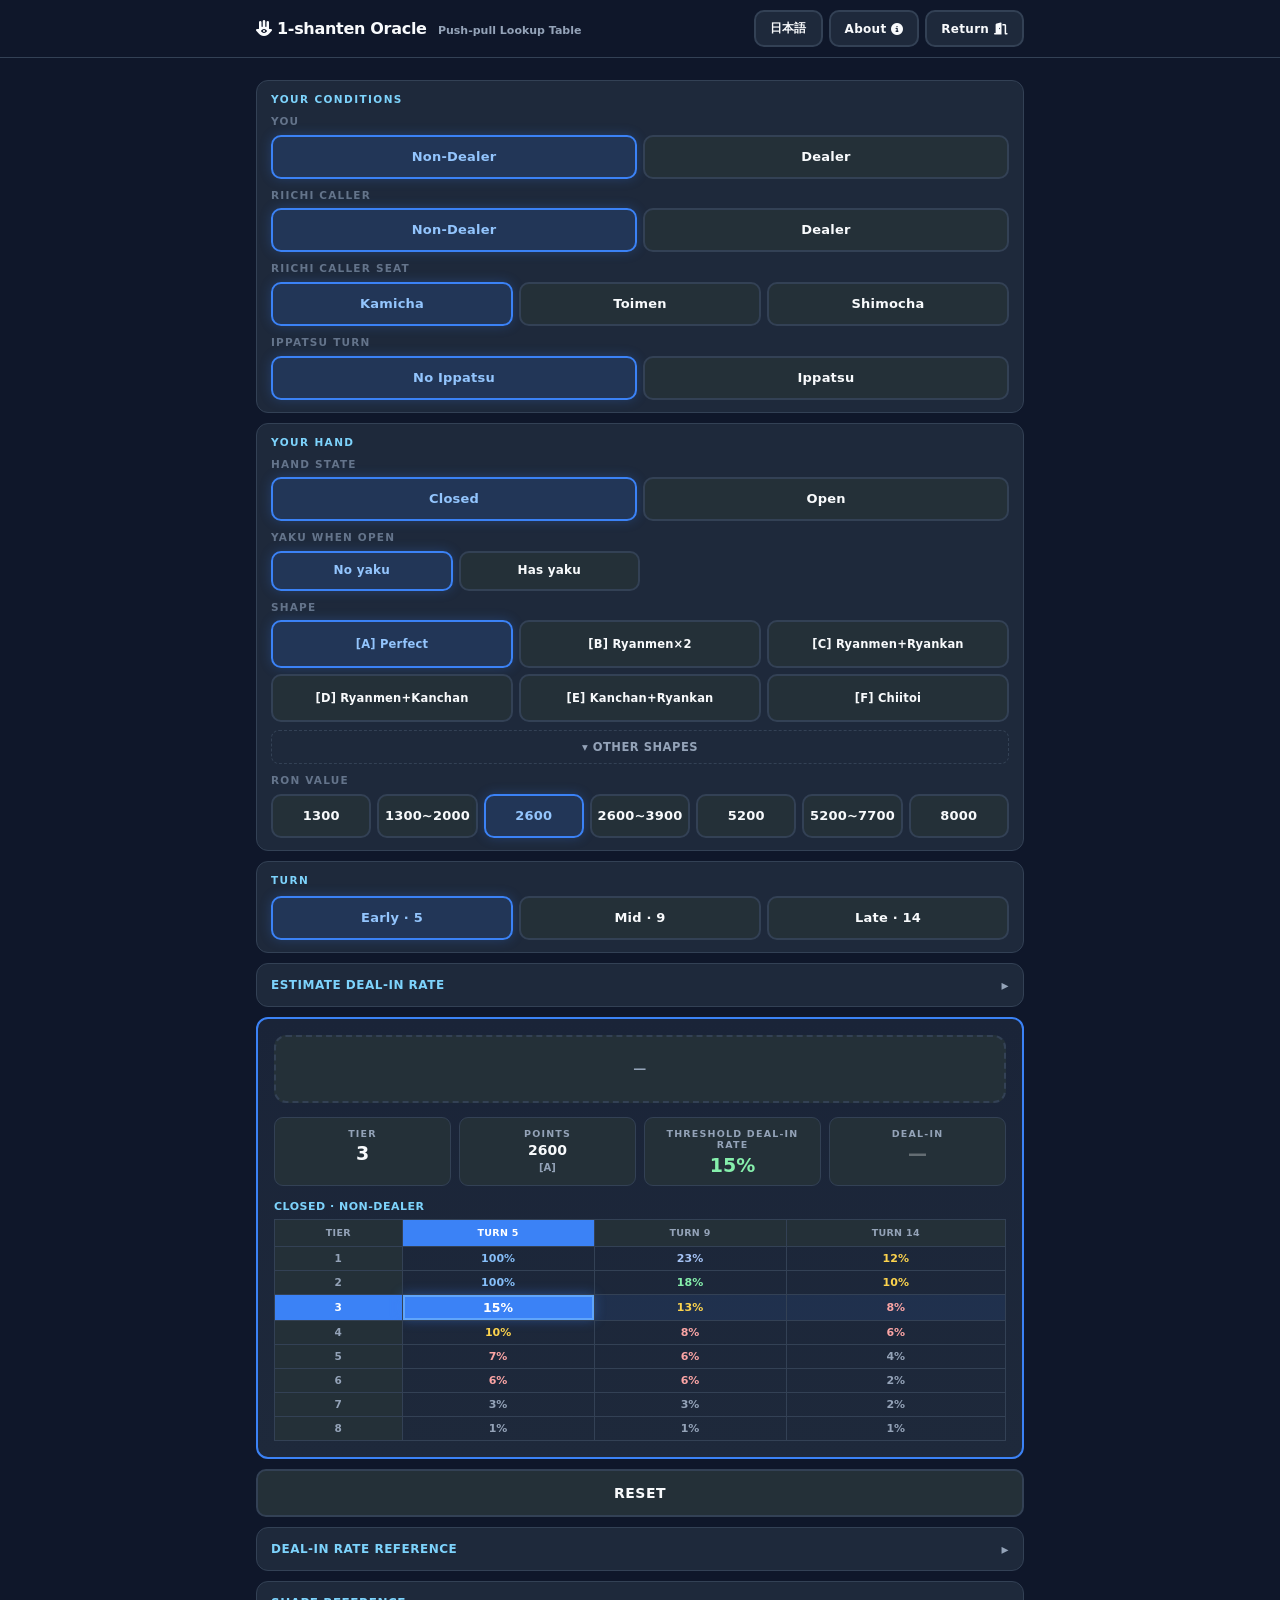
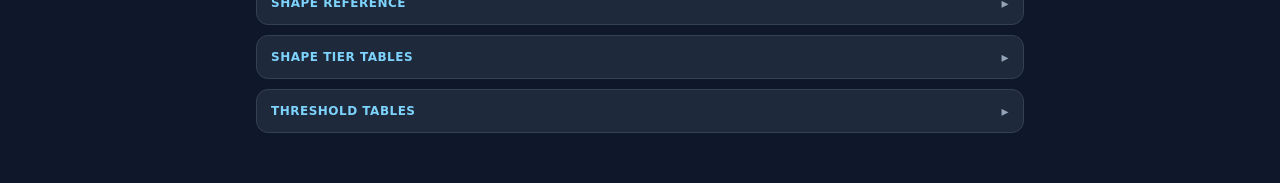
==== oracle.html @ 90e9af32 "Added ippatsu" ====
<!DOCTYPE html>
<html lang="en">

<head>
  <meta charset="UTF-8">
  <meta name="viewport" content="width=device-width, initial-scale=1.0, maximum-scale=1.0, user-scalable=no">
  <meta name="theme-color" content="#0f172a">
  <link rel="icon" type="image/x-icon" href="favicon.ico">
  <link rel="stylesheet" href="https://cdnjs.cloudflare.com/ajax/libs/font-awesome/6.7.2/css/all.min.css">
  <title>1-shanten Oracle</title>
  <style>
    :root {
      --bg: #0f172a;
      --panel: #1e293b;
      --panel2: #243038;
      --border: #334155;
      --text: #f8fafc;
      --muted: #94a3b8;
      --green: #22c55e;
      --red: #ef4444;
      --blue: #3b82f6;
      --amber: #f59e0b;
    }

    * {
      box-sizing: border-box;
      -webkit-tap-highlight-color: transparent;
    }

    html,
    body {
      margin: 0;
      padding: 0;
      background: var(--bg);
      color: var(--text);
      font-family: system-ui, -apple-system, 'Segoe UI', Roboto, Helvetica, Arial, sans-serif;
      -webkit-font-smoothing: antialiased;
      font-size: 14px;
    }

    body {
      overflow-x: hidden;
    }

    button {
      font-family: inherit;
      color: inherit;
    }

    .topbar {
      position: fixed;
      top: 0;
      left: 0;
      right: 0;
      background: var(--bg);
      z-index: 100;
      border-bottom: 1px solid var(--border);
      transition: transform .25s ease;
    }

    .topbar.hidden {
      transform: translateY(-100%);
    }

    .topbar-inner {
      max-width: 640px;
      margin: 0 auto;
      padding: 8px 12px;
      display: flex;
      align-items: center;
      justify-content: space-between;
      gap: 8px;
    }

    .app-title {
      font-size: 14px;
      font-weight: 800;
      letter-spacing: -.3px;
      flex: 1;
      min-width: 0;
      overflow: hidden;
      text-overflow: ellipsis;
      white-space: nowrap;
    }

    .app-sub-title {
      font-weight: 600;
      color: var(--muted);
      font-size: 11px;
      margin-left: 6px;
      letter-spacing: 0;
    }

    .topbar-actions {
      display: flex;
      gap: 6px;
      flex-shrink: 0;
    }

    .lang-btn {
      padding: 8px 14px;
      font-size: 12px;
      font-weight: 800;
      background: var(--panel);
      border: 2px solid var(--border);
      border-radius: 10px;
      cursor: pointer;
      transition: all .14s;
      letter-spacing: .3px;
    }

    .lang-btn:hover {
      border-color: #64748b;
      background: var(--panel2);
      transform: translateY(-1px);
    }

    .app {
      max-width: 640px;
      margin: 0 auto;
      padding: 70px 10px 40px;
    }

    .section {
      background: var(--panel);
      border: 1px solid var(--border);
      border-radius: 12px;
      padding: 12px 14px;
      margin-bottom: 10px;
    }

    .section-title {
      font-size: 10.5px;
      font-weight: 800;
      text-transform: uppercase;
      letter-spacing: 1.4px;
      color: #7dd3fc;
      margin-bottom: 10px;
    }

    .btn-row {
      display: flex;
      flex-wrap: wrap;
      gap: 6px;
    }

    .btn {
      flex: 1 1 0;
      min-width: 0;
      padding: 11px 8px;
      min-height: 44px;
      background: var(--panel2);
      border: 2px solid var(--border);
      border-radius: 10px;
      font-size: 12.5px;
      font-weight: 800;
      letter-spacing: .2px;
      cursor: pointer;
      transition: .12s;
      display: flex;
      align-items: center;
      justify-content: center;
      text-align: center;
      line-height: 1.2;
      white-space: nowrap;
      overflow: hidden;
    }

    .btn:hover {
      border-color: #64748b;
      background: #2f3f52;
    }

    .btn.selected {
      border-color: var(--blue);
      background: rgba(59, 130, 246, .15);
      color: #93c5fd;
      box-shadow: 0 0 12px rgba(59, 130, 246, .25);
    }

    .btn:disabled {
      opacity: .35;
      cursor: not-allowed;
    }

    .btn.selected:disabled {
      opacity: .75;
      cursor: default;
    }

    #catRow {
      display: grid;
      grid-template-columns: 1fr 1fr;
      gap: 6px;
    }

    #catRow .btn {
      font-size: 11.5px;
      padding: 10px 6px;
    }

    #shapeRow {
      display: grid;
      grid-template-columns: 1fr 1fr;
      gap: 6px;
    }

    #shapeRow .btn {
      font-size: 11.5px;
      padding: 10px 6px;
      min-height: 48px;
    }

    #otherShapesRow {
      display: grid;
      grid-template-columns: 1fr 1fr;
      gap: 6px;
      margin-top: 6px;
    }

    #otherShapesRow .btn {
      font-size: 11px;
      padding: 9px 6px;
      min-height: 44px;
    }

    #otherShapesRow.hidden {
      display: none;
    }

    #otherToggle {
      margin-top: 8px;
      width: 100%;
      padding: 9px 12px;
      background: transparent;
      border: 1px dashed var(--border);
      border-radius: 8px;
      color: var(--muted);
      font-size: 11.5px;
      font-weight: 800;
      letter-spacing: .5px;
      cursor: pointer;
      text-transform: uppercase;
      transition: .12s;
    }

    #otherToggle:hover {
      color: #93c5fd;
      border-color: var(--blue);
    }

    .subtle {
      font-size: 11.5px;
      color: var(--muted);
      margin-top: 8px;
      line-height: 1.4;
      min-height: 16px;
    }

    .suji-control {
      display: flex;
      gap: 8px;
      align-items: center;
      justify-content: center;
      margin-bottom: 10px;
    }

    .suji-big-btn {
      width: 76px;
      height: 76px;
      font-size: 34px;
      font-weight: 900;
      line-height: 1;
      background: var(--panel2);
      border: 2px solid var(--border);
      border-radius: 14px;
      cursor: pointer;
      transition: .1s;
      display: flex;
      align-items: center;
      justify-content: center;
      user-select: none;
      -webkit-user-select: none;
    }

    .suji-big-btn:hover {
      border-color: #64748b;
      background: #2f3f52;
    }

    .suji-big-btn:active {
      background: rgba(59, 130, 246, .25);
      border-color: var(--blue);
      transform: scale(.96);
    }

    .suji-big-btn:disabled {
      opacity: .3;
      cursor: not-allowed;
      transform: none;
    }

    .suji-display {
      flex: 1;
      text-align: center;
      font-size: 60px;
      font-weight: 900;
      line-height: 1;
      font-variant-numeric: tabular-nums;
      user-select: none;
      -webkit-user-select: none;
    }

    .suji-grid {
      display: grid;
      grid-template-columns: repeat(7, 1fr);
      gap: 4px;
    }

    .suji-btn {
      padding: 9px 0;
      min-height: 38px;
      background: var(--panel2);
      border: 2px solid var(--border);
      border-radius: 7px;
      color: var(--text);
      font-size: 13.5px;
      font-weight: 800;
      font-variant-numeric: tabular-nums;
      cursor: pointer;
      transition: .1s;
    }

    .suji-btn:hover {
      border-color: #64748b;
    }

    .suji-btn.selected {
      border-color: var(--blue);
      background: rgba(59, 130, 246, .2);
      color: #93c5fd;
    }

    .cond-row {
      margin-bottom: 10px;
    }

    .cond-row:last-child {
      margin-bottom: 0;
    }

    .cond-label {
      font-size: 10.5px;
      font-weight: 800;
      text-transform: uppercase;
      letter-spacing: 1.2px;
      color: #64748b;
      margin-bottom: 6px;
      line-height: 1.3;
    }

    #yakuRow {
      width: 50%;
      transition: opacity .15s;
    }

    #yakuRow.disabled {
      opacity: .4;
    }

    #yakuRow .btn {
      font-size: 10.5px;
      padding: 9px 3px;
      min-height: 40px;
      white-space: normal;
      line-height: 1.15;
    }

    #scoreRow {
      display: grid;
      grid-template-columns: repeat(4, 1fr);
      gap: 6px;
    }

    #scoreRow .btn {
      font-size: 12px;
      padding: 10px 3px;
      min-height: 44px;
      font-variant-numeric: tabular-nums;
    }

    #scoreRow .btn.pinfu-disabled {
      opacity: .3;
    }

    .result-section {
      border: 2px solid var(--blue);
      background: linear-gradient(180deg, #1a2438 0%, #1e293b 100%);
      padding: 16px;
    }

    .verdict {
      text-align: center;
      padding: 16px 12px;
      margin-bottom: 14px;
      border-radius: 12px;
      font-size: 28px;
      font-weight: 900;
      letter-spacing: .5px;
      line-height: 1.2;
    }

    .verdict.push {
      background: rgba(34, 197, 94, .15);
      color: #86efac;
      border: 2px solid #16a34a;
      text-shadow: 0 0 20px rgba(34, 197, 94, .4);
    }

    .verdict.pull {
      background: rgba(239, 68, 68, .15);
      color: #fca5a5;
      border: 2px solid #dc2626;
      text-shadow: 0 0 20px rgba(239, 68, 68, .4);
    }

    .verdict.iron-push {
      background: rgba(34, 197, 94, .22);
      color: #4ade80;
      border: 2px solid #22c55e;
      text-shadow: 0 0 30px rgba(34, 197, 94, .65), 0 0 60px rgba(34, 197, 94, .3);
      box-shadow: 0 0 24px rgba(34, 197, 94, .25);
    }

    .verdict.iron-pull {
      background: rgba(239, 68, 68, .22);
      color: #f87171;
      border: 2px solid #ef4444;
      text-shadow: 0 0 30px rgba(239, 68, 68, .65), 0 0 60px rgba(239, 68, 68, .3);
      box-shadow: 0 0 24px rgba(239, 68, 68, .25);
    }

    .verdict.borderline {
      background: rgba(245, 158, 11, .15);
      color: #fcd34d;
      border: 2px solid #d97706;
      text-shadow: 0 0 20px rgba(245, 158, 11, .4);
    }

    .verdict.empty {
      background: var(--panel2);
      border: 2px dashed var(--border);
      color: var(--muted);
      font-size: 13px;
      font-weight: 700;
      padding: 24px 12px;
    }

    .verdict-sub {
      display: block;
      font-size: 12px;
      font-weight: 700;
      opacity: .8;
      letter-spacing: .5px;
      margin-top: 4px;
    }

    .verdict-mawashi {
      display: block;
      font-size: 10.5px;
      color: #94a3b8;
      margin-top: 6px;
      letter-spacing: .3px;
      font-weight: 600;
    }

    .stat-grid {
      display: grid;
      grid-template-columns: 1fr 1fr;
      gap: 8px;
      margin-bottom: 14px;
    }

    .stat {
      background: var(--panel2);
      border: 1px solid var(--border);
      border-radius: 9px;
      padding: 10px 8px;
      text-align: center;
    }

    .stat-label {
      font-size: 9.5px;
      letter-spacing: 1.2px;
      text-transform: uppercase;
      color: var(--muted);
      font-weight: 800;
      margin-bottom: 4px;
      line-height: 1.2;
    }

    .stat-value {
      font-size: 19px;
      font-weight: 900;
      line-height: 1.1;
      font-variant-numeric: tabular-nums;
    }

    .stat-value.empty {
      opacity: .3;
    }

    .stat-sub {
      font-size: 10px;
      color: var(--muted);
      font-weight: 700;
      margin-top: 3px;
    }

    .modifier-indicator {
      font-size: 11px;
      color: #fbbf24;
      font-weight: 700;
      padding: 6px 10px;
      margin-bottom: 10px;
      background: rgba(251, 191, 36, .1);
      border-radius: 6px;
      border: 1px solid rgba(251, 191, 36, .3);
      display: flex;
      align-items: center;
      gap: 6px;
    }

    .tier-table {
      width: 100%;
      border-collapse: collapse;
      font-size: 11px;
      margin-top: 6px;
    }

    .tier-table th {
      background: var(--panel2);
      color: var(--muted);
      font-weight: 800;
      padding: 7px 3px;
      border: 1px solid var(--border);
      cursor: pointer;
      font-size: 9.5px;
      letter-spacing: .3px;
      text-transform: uppercase;
      line-height: 1.2;
      transition: background .12s, color .12s;
    }

    .tier-table th:hover {
      background: #2f3f52;
      color: var(--text);
    }

    .tier-table th.current {
      background: var(--blue);
      color: #fff;
    }

    .tier-table th.tier-col {
      cursor: default;
      background: var(--panel2);
      color: var(--muted);
    }

    .tier-table th.tier-col:hover {
      background: var(--panel2);
      color: var(--muted);
    }

    .tier-table td {
      padding: 5px 3px;
      border: 1px solid var(--border);
      font-weight: 800;
      text-align: center;
      font-variant-numeric: tabular-nums;
      font-size: 11px;
      cursor: pointer;
      transition: background .1s;
    }

    .tier-table td.tier-col {
      cursor: default;
      background: var(--panel2);
      color: var(--muted);
      font-size: 10.5px;
      letter-spacing: .3px;
    }

    .tier-table td:hover:not(.tier-col):not(.highlight-cell) {
      background: rgba(59, 130, 246, .08);
    }

    .tier-table tr.current td.tier-col {
      background: var(--blue);
      color: #fff;
    }

    .tier-table tr.current td {
      background: rgba(59, 130, 246, .10);
    }

    .tier-table td.highlight-cell {
      color: #fff !important;
      font-weight: 900;
      font-size: 12.5px;
      box-shadow: inset 0 0 0 2px #60a5fa, 0 0 12px rgba(59, 130, 246, .4);
    }

    .result-explainer {
      font-size: 12px;
      line-height: 1.6;
      color: #cbd5e1;
      padding: 10px 12px;
      border-radius: 9px;
      background: rgba(15, 23, 42, .6);
      border: 1px solid var(--border);
      margin-top: 12px;
    }

    .result-explainer b {
      color: #f8fafc;
    }

    .btn-reset {
      display: block;
      width: 100%;
      padding: 14px 16px;
      margin: 0 0 10px;
      background: var(--panel2);
      border: 2px solid var(--border);
      border-radius: 10px;
      color: var(--text);
      font-size: 14px;
      font-weight: 800;
      cursor: pointer;
      transition: .12s;
      letter-spacing: .5px;
      text-transform: uppercase;
    }

    .btn-reset:hover {
      border-color: #64748b;
      background: #2f3f52;
    }

    .btn-reset:active {
      transform: scale(.98);
      background: rgba(59, 130, 246, .15);
      border-color: var(--blue);
    }

    .btn-next-tile {
      display: block;
      width: 100%;
      padding: 12px 16px;
      margin-bottom: 10px;
      background: rgba(34, 197, 94, .12);
      border: 2px solid #16a34a;
      border-radius: 10px;
      color: #86efac;
      font-size: 13px;
      font-weight: 800;
      cursor: pointer;
      transition: .12s;
      letter-spacing: .5px;
      text-transform: uppercase;
    }

    .btn-next-tile:hover {
      background: rgba(34, 197, 94, .2);
    }

    .btn-next-tile.hidden {
      display: none;
    }

    details {
      background: var(--panel);
      border: 1px solid var(--border);
      border-radius: 12px;
      margin-bottom: 10px;
      overflow: hidden;
    }

    details[open] {
      padding-bottom: 12px;
    }

    details.deal-in-details[open] {
      border-color: var(--blue);
    }

    summary {
      padding: 13px 14px;
      cursor: pointer;
      list-style: none;
      font-size: 12px;
      font-weight: 800;
      letter-spacing: .5px;
      text-transform: uppercase;
      color: #7dd3fc;
      display: flex;
      align-items: center;
      justify-content: space-between;
    }

    summary::after {
      content: '▸';
      font-size: 14px;
      color: var(--muted);
      transition: transform .2s;
    }

    details[open] summary::after {
      transform: rotate(90deg);
    }

    summary::-webkit-details-marker {
      display: none;
    }

    .ref-body {
      padding: 0 14px;
    }

    .shape-ref-item {
      padding: 10px 0;
      border-bottom: 1px solid var(--border);
    }

    .shape-ref-item:last-child {
      border-bottom: none;
      padding-bottom: 0;
    }

    .shape-ref-title {
      font-size: 13px;
      font-weight: 800;
      margin-bottom: 3px;
      color: #f8fafc;
    }

    .shape-ref-title .shape-id {
      display: inline-block;
      background: var(--blue);
      color: #fff;
      padding: 1px 7px;
      border-radius: 5px;
      font-size: 11px;
      margin-right: 7px;
      letter-spacing: .3px;
    }

    .shape-ref-meta {
      font-size: 11.5px;
      color: var(--muted);
      line-height: 1.5;
    }

    .shape-ref-example {
      margin-top: 5px;
      font-family: ui-monospace, SFMono-Regular, Menlo, Consolas, monospace;
      font-size: 12px;
      color: #7dd3fc;
      background: rgba(59, 130, 246, .08);
      padding: 5px 8px;
      border-radius: 6px;
      letter-spacing: .2px;
      word-break: break-all;
    }

    .deal-in-table {
      width: 100%;
      border-collapse: collapse;
      font-size: 11px;
      margin: 8px 0;
    }

    .deal-in-table th {
      background: var(--panel2);
      color: var(--muted);
      font-weight: 800;
      padding: 5px 3px;
      border: 1px solid var(--border);
      font-size: 10px;
      letter-spacing: .4px;
    }

    .deal-in-table td {
      padding: 5px 3px;
      border: 1px solid var(--border);
      text-align: center;
      font-weight: 800;
      font-variant-numeric: tabular-nums;
    }

    .deal-in-table td:first-child {
      background: var(--panel2);
      color: #7dd3fc;
      font-size: 10.5px;
      white-space: nowrap;
    }

    .thresh-ref-table {
      width: 100%;
      border-collapse: collapse;
      font-size: 10px;
      margin-bottom: 10px;
    }

    .thresh-ref-table th {
      background: var(--panel2);
      color: var(--muted);
      font-weight: 800;
      padding: 3px 2px;
      border: 1px solid var(--border);
      font-size: 9px;
      line-height: 1.2;
    }

    .thresh-ref-table td {
      padding: 3px 2px;
      border: 1px solid var(--border);
      text-align: center;
      font-weight: 800;
      font-variant-numeric: tabular-nums;
    }

    .thresh-ref-table td:first-child {
      background: var(--panel2);
      color: var(--muted);
    }

    .thresh-ref-table td.empty-cell {
      color: #475569;
      font-weight: 400;
      opacity: .5;
    }

    .thresh-ref-table.flipped td {
      padding: 4px 2px;
      font-size: 10px;
      min-width: 55px;
    }

    .ref-subtitle {
      font-size: 11px;
      font-weight: 800;
      color: #7dd3fc;
      margin: 10px 0 6px;
      letter-spacing: .5px;
      text-transform: uppercase;
    }

    .shape-legend {
      display: flex;
      flex-wrap: wrap;
      gap: 4px 12px;
      font-size: 10px;
      color: var(--muted);
      margin-bottom: 6px;
      line-height: 1.4;
    }

    .shape-legend span b {
      color: #f8fafc;
      margin-right: 3px;
    }

    .ref-note {
      font-size: 10.5px;
      color: var(--muted);
      margin: 0 0 8px;
      line-height: 1.4;
      font-style: italic;
    }

    @media (min-width:720px) {
      .topbar-inner {
        max-width: 800px;
        padding: 10px 16px;
      }

      .app-title {
        font-size: 16px;
      }

      .app {
        max-width: 800px;
        padding: 80px 16px 40px;
      }

      .btn {
        font-size: 13px;
        padding: 12px 10px;
      }

      .suji-grid {
        grid-template-columns: repeat(10, 1fr);
      }

      .stat-grid {
        grid-template-columns: 1fr 1fr 1fr 1fr;
      }

      #catRow {
        grid-template-columns: repeat(3, 1fr);
      }

      #shapeRow {
        grid-template-columns: repeat(3, 1fr);
      }

      #otherShapesRow {
        grid-template-columns: repeat(3, 1fr);
      }

      #yakuRow .btn {
        font-size: 12px;
        padding: 10px 6px;
      }

      #scoreRow {
        grid-template-columns: repeat(7, 1fr);
      }

      #scoreRow .btn {
        font-size: 13px;
      }
    }

    .modal-body {
      font-size: 13px;
      line-height: 1.65;
      color: #cbd5e1;
    }

    .modal-body h3 {
      color: #7dd3fc;
      font-size: 12px;
      margin: 14px 0 6px;
      font-weight: 800;
      text-transform: uppercase;
      letter-spacing: 1px;
    }

    .modal-body h3:first-child {
      margin-top: 0;
    }

    .modal-body p {
      margin: 0 0 8px;
    }

    .modal-body b {
      color: #f8fafc;
    }

    .modal-overlay {
      display: none;
      position: fixed;
      inset: 0;
      background: rgba(0, 0, 0, .62);
      z-index: 9999;
      align-items: center;
      justify-content: center;
      padding: 24px;
      backdrop-filter: blur(2px);
    }

    .modal-overlay.active {
      display: flex;
    }

    .modal-content {
      background: var(--panel);
      border: 1px solid var(--border);
      border-radius: 16px;
      padding: 22px 26px;
      max-width: 760px;
      width: 100%;
      max-height: 85vh;
      overflow-y: auto;
      box-shadow: 0 24px 60px rgba(0, 0, 0, .55);
    }

    .modal-header {
      display: flex;
      align-items: center;
      justify-content: space-between;
      margin-bottom: 4px;
    }

    .modal-header h2 {
      margin: 0;
      font-size: 20px;
      letter-spacing: -.3px;
    }

    .modal-close {
      background: transparent;
      border: none;
      color: var(--muted);
      font-size: 26px;
      cursor: pointer;
      line-height: 1;
      padding: 0;
      width: 30px;
      height: 30px;
      border-radius: 6px;
      transition: .12s;
    }

    .modal-close:hover {
      background: var(--panel2);
      color: var(--text);
    }

    .modal-desc {
      color: var(--muted);
      font-size: 12.5px;
      margin: 0 0 16px;
      line-height: 1.5;
    }

    .modal-prose {
      margin: 0 0 8px;
      line-height: 1.65;
    }

    .modal-prose h4 {
      color: #cbd5e1;
      font-size: 12px;
      margin: 12px 0 6px;
      font-weight: 800;
      letter-spacing: .5px;
      text-transform: none;
    }

    .modal-prose ul {
      margin: 4px 0 8px;
      padding-left: 20px;
    }

    .modal-prose li {
      margin-bottom: 6px;
      line-height: 1.55;
    }

    .modal-prose i {
      color: #e2e8f0;
    }

    .modal-prose a {
      color: #738ad0;
      text-decoration: none;
    }

    .modal-prose a:hover {
      text-decoration: underline;
    }
  </style>
</head>

<body>

  <header class="topbar" id="topbar">
    <div class="topbar-inner">
      <div class="app-title" id="appTitle">
        <span data-i18n="app.title-icon">1-shanten Oracle</span>
        <span class="app-sub-title" data-i18n="app.titleSub">Push-pull Lookup Table</span>
      </div>

      <div class="topbar-actions">
        <button class="lang-btn" id="langBtn">日本語</button>
        <button class="lang-btn" id="aboutBtn" data-i18n="home.about">About</button>
        <button class="lang-btn" id="linkBtn" data-i18n="home.link"
          onclick="document.location='index.html'">Home</button>
      </div>
    </div>
  </header>

  <div class="app">
    <main>

      <section class="section">
        <div class="section-title" data-i18n="label.conditions">Your Conditions</div>
        <div class="cond-row">
          <div class="cond-label" data-i18n="label.you">You</div>
          <div class="btn-row" id="playerRow">
            <button class="btn" data-player="nondealer" data-i18n="role.nondealer">Non-Dealer</button>
            <button class="btn" data-player="dealer" data-i18n="role.dealer">Dealer</button>
          </div>
        </div>
        <div class="cond-row">
          <div class="cond-label" data-i18n="label.riichiRole">Riichi Caller</div>
          <div class="btn-row" id="riichiRoleRow">
            <button class="btn" data-riichi-role="nondealer" data-i18n="role.nondealer">Non-Dealer</button>
            <button class="btn" data-riichi-role="dealer" data-i18n="role.dealer">Dealer</button>
          </div>
        </div>
        <div class="cond-row">
          <div class="cond-label" data-i18n="label.riichiSeat">Riichi Caller Seat</div>
          <div class="btn-row" id="riichiSeatRow">
            <button class="btn" data-riichi-seat="kamicha" data-i18n="seat.kamicha">Kamicha</button>
            <button class="btn" data-riichi-seat="toimen" data-i18n="seat.toimen">Toimen</button>
            <button class="btn" data-riichi-seat="shimocha" data-i18n="seat.shimocha">Shimocha</button>
          </div>
        </div>

        <div class="cond-row">
          <div class="cond-label" data-i18n="label.ippatsu">Ippatsu Turn</div>
          <div class="btn-row" id="ippatsuRow">
            <button class="btn" data-ippatsu="no" data-i18n="ippatsu.no">No Ippatsu</button>
            <button class="btn" data-ippatsu="yes" data-i18n="ippatsu.yes">Ippatsu</button>
          </div>
      </section>

      <section class="section">
        <div class="section-title" data-i18n="label.hand">Your Hand</div>
        <div class="cond-row">
          <div class="cond-label" data-i18n="label.handState">Hand State</div>
          <div class="btn-row" id="handRow">
            <button class="btn" data-hand="menzen" data-i18n="hand.menzen">Closed</button>
            <button class="btn" data-hand="fuuro" data-i18n="hand.fuuro">Open</button>
          </div>
        </div>
        <div class="cond-row" id="yakuRow">
          <div class="cond-label" data-i18n="label.yakuState">Yaku when open</div>
          <div class="btn-row" id="yakuRowBtns">
            <button class="btn" data-yaku="noyaku" data-i18n="yaku.noyaku">No yaku</button>
            <button class="btn" data-yaku="callable" data-i18n="yaku.callable">Has yaku</button>
          </div>
        </div>
        <div class="cond-row">
          <div class="cond-label" data-i18n="label.shape">Shape</div>
          <div id="shapeRow">
            <button class="btn" data-shape="Perfect" data-i18n="shapeA">[A] Perfect</button>
            <button class="btn" data-shape="Good*2" data-i18n="shapeB">[B] Ryanmen×2</button>
            <button class="btn" data-shape="Good+Ryankan" data-i18n="shapeC">[C] Ryanmen+Ryankan</button>
            <button class="btn" data-shape="Good+Kanchan" data-i18n="shapeD">[D] Ryanmen+Kanchan</button>
            <button class="btn" data-shape="Bad+Ryankan" data-i18n="shapeE">[E] Kanchan+Ryankan</button>
            <button class="btn" data-shape="Chiitoi" data-i18n="shapeF">[F] Chiitoi</button>
          </div>
          <button id="otherToggle">▾ <span data-i18n="shape.other">Other Shapes</span></button>
          <div id="otherShapesRow" class="hidden">
            <button class="btn" data-shape="BadHeadless" data-i18n="shape.o1">[C−] Bad Headless</button>
            <button class="btn" data-shape="MediocreHeadless" data-i18n="shape.o2">[C+] Mediocre Headless</button>
            <button class="btn" data-shape="BadKuttsuki" data-i18n="shape.o3">[C] Bad Kuttsuki</button>
            <button class="btn" data-shape="StandardHeadless" data-i18n="shape.o4">[A−] Std Headless</button>
            <button class="btn" data-shape="StandardKuttsuki" data-i18n="shape.o5">[A] Std Kuttsuki</button>
            <button class="btn" data-shape="GoodHeadless1" data-i18n="shape.o6">[S] Good Conjoined Headless</button>
            <button class="btn" data-shape="GoodHeadless2" data-i18n="shape.o7">[S] Ankou Headless</button>
            <button class="btn" data-shape="GoodKuttsuki" data-i18n="shape.o8">[S+] Good Kuttsuki</button>
          </div>
        </div>
        <div class="cond-row">
          <div class="cond-label" data-i18n="label.score">Ron value</div>
          <div id="scoreRow"></div>
        </div>
      </section>

      <section class="section">
        <div class="section-title" data-i18n="label.turn">Turn</div>
        <div class="btn-row" id="turnRow">
          <button class="btn" data-turn="5" data-i18n="turn.early">Early · 5</button>
          <button class="btn" data-turn="9" data-i18n="turn.mid">Mid · 9</button>
          <button class="btn" data-turn="14" data-i18n="turn.late">Late · 14</button>
        </div>
      </section>

      <details id="dealinSection" class="deal-in-details">
        <summary data-i18n="label.dealin">Estimate Deal-in Rate</summary>
        <div class="ref-body">
          <div class="cond-row">
            <div class="cond-label" data-i18n="label.category">Tile Category</div>
            <div id="catRow">
              <button class="btn" data-cat="Double musuji 4/5/6" data-i18n="cat.double">Double Musuji 4/5/6</button>
              <button class="btn" data-cat="Musuji 3/7" data-i18n="cat.m37">Musuji 3/7</button>
              <button class="btn" data-cat="Musuji 2/8" data-i18n="cat.m28">Musuji 2/8</button>
              <button class="btn" data-cat="Katamusuji 4/5/6" data-i18n="cat.km">Katamusuji 4/5/6</button>
              <button class="btn" data-cat="Musuji 1/9" data-i18n="cat.m19">Musuji 1/9</button>
              <button class="btn" data-cat="Suji 3/7" data-i18n="cat.s37">Suji 3/7</button>
              <button class="btn" data-cat="Suji 2/8" data-i18n="cat.s28">Suji 2/8</button>
              <button class="btn" data-cat="Suji 1/9" data-i18n="cat.s19">Suji 1/9</button>
              <button class="btn" data-cat="Naka-suji 4/5/6" data-i18n="cat.naka">Naka-suji 4/5/6</button>
            </div>
            <div class="subtle" id="catDesc" data-i18n="label.pickCat">Pick a category to compute the deal-in verdict.
            </div>
          </div>
          <div class="cond-row">
            <div class="cond-label" data-i18n="label.modifiers">Deal-in Modifiers</div>
            <div class="btn-row" id="modRow">
              <button class="btn" data-mod="dora" data-i18n="mod.dora">Dora</button>
              <button class="btn" data-mod="sotogawa" data-i18n="mod.sotogawa">Sotogawa</button>
              <button class="btn" data-mod="oneChance" data-i18n="mod.oneChance">1-chance</button>
              <button class="btn" data-mod="ankou" data-i18n="mod.ankou">Ankou</button>
            </div>
          </div>
          <div class="cond-row">
            <div class="cond-label" data-i18n="label.suji">Passed Suji</div>
            <div class="suji-control">
              <button class="suji-big-btn" id="sujiMinus" aria-label="Decrease">−</button>
              <div class="suji-display" id="sujiDisplay">0</div>
              <button class="suji-big-btn" id="sujiPlus" aria-label="Increase">+</button>
            </div>
            <div class="suji-grid" id="sujiGrid"></div>
          </div>
        </div>
      </details>

      <section class="section result-section" id="resultSection"></section>

      <button class="btn-next-tile hidden" id="nextTileBtn">↻ <span data-i18n="action.newTile">New Tile</span></button>

      <button class="btn-reset" id="resetBtn" data-i18n="action.reset">Reset</button>

      <details>
        <summary data-i18n="ref.dealin">Deal-in Rate Reference</summary>
        <div class="ref-body" id="dealinRef"></div>
      </details>
      <details>
        <summary data-i18n="ref.shapes">Shape Reference</summary>
        <div class="ref-body" id="shapeRef"></div>
      </details>
      <details>
        <summary data-i18n="ref.shapeTier">Shape Tier Tables</summary>
        <div class="ref-body" id="shapeTierRef"></div>
      </details>
      <details>
        <summary data-i18n="ref.threshold">Threshold Tables</summary>
        <div class="ref-body" id="threshRef"></div>
      </details>

    </main>

    <div id="aboutModal" class="modal-overlay">
      <div class="modal-content">
        <div class="modal-header">
          <h2 data-i18n="about.title">About</h2>
          <button class="modal-close" id="closeAbout" aria-label="Close">×</button>
        </div>
        <div class="modal-body">
          <h3 data-i18n="about.overview">Overview</h3>
          <p data-i18n="about.p1">…</p>
          <h3 data-i18n="about.howToUse">How to Use</h3>
          <div class="modal-prose" data-i18n="about.p2">…</div>
          <h3 data-i18n="about.sources">Sources and Methodology</h3>
          <p data-i18n="about.p4">…</p>
          <h3 data-i18n="about.credits">Credits</h3>
          <p data-i18n="about.p3">…</p>
        </div>
        <img src="birb.png" alt="birb" style="max-width: 75px;">
      </div>
    </div>
  </div>

  <script>
    /* =========================================================
       TIER MAPS
       ========================================================= */
    const CLOSED_TIER_MAP = {
      'Perfect|4': 1,
      'Perfect|3': 2, 'Good*2|4': 2,
      'Perfect|2': 3, 'Good*2|3': 3, 'Good+Ryankan|4': 3,
      'Perfect|1': 4, 'Good*2|2': 4, 'Good+Ryankan|3': 4, 'Good+Kanchan|4': 4,
      'Good*2|1': 5, 'Good+Ryankan|2': 5, 'Bad+Ryankan|4': 5, 'Good+Kanchan|3': 5, 'Chiitoi|5': 5,
      'Bad+Ryankan|3': 6, 'Chiitoi|4': 6,
      'Good+Ryankan|1': 7, 'Good+Kanchan|2': 7, 'Bad+Ryankan|2': 7, 'Chiitoi|3': 7,
      'Good+Kanchan|1': 8, 'Bad+Ryankan|1': 8
    };

    const OPEN_TIER_MAP_ND_C = {
      'Perfect|4': 1, 'Good*2|4': 2,
      'Perfect|3': 3, 'Good+Ryankan|4': 3, 'Good+Kanchan|4': 4, 'Good*2|3': 4,
      'Perfect|2': 5, 'Good+Ryankan|3': 5, 'Good+Kanchan|3': 6, 'Bad+Ryankan|4': 5,
      'Perfect|1': 6, 'Good*2|2': 6,
      'Good*2|1': 7, 'Good+Ryankan|2': 7, 'Good+Kanchan|2': 8, 'Bad+Ryankan|3': 7,
      'Good+Ryankan|1': 8, 'Good+Kanchan|1': 9, 'Bad+Ryankan|2': 9, 'Bad+Ryankan|1': 10
    };

    const OPEN_TIER_MAP_ND_NC = {
      'Perfect|4': 2, 'Good*2|4': 3,
      'Perfect|3': 4, 'Good+Ryankan|4': 4, 'Good*2|3': 5, 'Good+Kanchan|4': 5,
      'Perfect|2': 6, 'Good+Ryankan|3': 6, 'Bad+Ryankan|4': 6,
      'Perfect|1': 7, 'Good*2|2': 7, 'Good+Kanchan|3': 7,
      'Good*2|1': 8, 'Good+Ryankan|2': 8, 'Bad+Ryankan|3': 8,
      'Good+Ryankan|1': 9, 'Good+Kanchan|2': 9, 'Good+Kanchan|1': 10, 'Bad+Ryankan|2': 10, 'Bad+Ryankan|1': 10
    };

    const OPEN_TIER_MAP_D_C = {
      'Perfect|4': 1, 'Good*2|4': 2,
      'Perfect|3': 3, 'Good+Ryankan|4': 3, 'Good*2|3': 4, 'Good+Kanchan|4': 4,
      'Perfect|2': 5, 'Good+Ryankan|3': 5, 'Bad+Ryankan|4': 5,
      'Perfect|1': 6, 'Good*2|2': 6, 'Good+Kanchan|3': 6,
      'Good*2|1': 8, 'Good+Ryankan|2': 8, 'Good+Kanchan|2': 9, 'Bad+Ryankan|3': 8,
      'Good+Ryankan|1': 9, 'Good+Kanchan|1': 10, 'Bad+Ryankan|2': 10, 'Bad+Ryankan|1': 11
    };

    const OPEN_TIER_MAP_D_NC = {
      'Perfect|4': 2, 'Good*2|4': 3,
      'Perfect|3': 4, 'Good+Ryankan|4': 4, 'Good*2|3': 5, 'Good+Kanchan|4': 5,
      'Perfect|2': 6,
      'Good+Ryankan|3': 7, 'Bad+Ryankan|4': 7,
      'Perfect|1': 8, 'Good*2|2': 8, 'Good+Kanchan|3': 8,
      'Good*2|1': 9, 'Good+Ryankan|2': 9, 'Bad+Ryankan|3': 9,
      'Good+Ryankan|1': 10, 'Good+Kanchan|2': 10, 'Good+Kanchan|1': 11, 'Bad+Ryankan|2': 11
    };

    /* =========================================================
       THRESHOLDS
       ========================================================= */
    const CLOSED_THRESHOLDS = {
      "VS Non-Dealer": {
        "Turn 5": { 1: 1.0, 2: 1.0, 3: 0.15, 4: 0.10, 5: 0.07, 6: 0.06, 7: 0.03, 8: 0.01 },
        "Turn 9": { 1: 0.23, 2: 0.18, 3: 0.13, 4: 0.08, 5: 0.06, 6: 0.06, 7: 0.03, 8: 0.01 },
        "Turn 14": { 1: 0.12, 2: 0.10, 3: 0.08, 4: 0.06, 5: 0.04, 6: 0.02, 7: 0.02, 8: 0.01 }
      },
      "VS Dealer": {
        "Turn 5": { 1: 1.0, 2: 0.15, 3: 0.10, 4: 0.07, 5: 0.05, 6: 0.04, 7: 0.02, 8: 0.01 },
        "Turn 9": { 1: 0.15, 2: 0.13, 3: 0.08, 4: 0.05, 5: 0.04, 6: 0.04, 7: 0.02, 8: 0.01 },
        "Turn 14": { 1: 0.05, 2: 0.05, 3: 0.04, 4: 0.03, 5: 0.02, 6: 0.02, 7: 0.01, 8: 0.00 }
      },
      "As Dealer": {
        "Turn 5": { 1: 1.0, 2: 1.0, 3: 1.0, 4: 1.0, 5: 0.22, 6: 0.13, 7: 0.09, 8: 0.05 },
        "Turn 9": { 1: 1.0, 2: 1.0, 3: 1.0, 4: 0.25, 5: 0.20, 6: 0.12, 7: 0.08, 8: 0.05 },
        "Turn 14": { 1: 0.24, 2: 0.20, 3: 0.17, 4: 0.13, 5: 0.10, 6: 0.09, 7: 0.07, 8: 0.04 }
      }
    };

    const OPEN_THRESHOLDS = {
      "VS Non-Dealer": {
        "Turn 5": { 1: 1.0, 2: 1.0, 3: 1.0, 4: 0.24, 5: 0.17, 6: 0.13, 7: 0.09, 8: 0.06, 9: 0.04, 10: 0.03, 11: 0.00 },
        "Turn 9": { 1: 1.0, 2: 1.0, 3: 0.24, 4: 0.21, 5: 0.14, 6: 0.12, 7: 0.08, 8: 0.06, 9: 0.04, 10: 0.03, 11: 0.00 },
        "Turn 14": { 1: 0.24, 2: 0.18, 3: 0.16, 4: 0.14, 5: 0.11, 6: 0.09, 7: 0.07, 8: 0.06, 9: 0.04, 10: 0.03, 11: 0.00 }
      },
      "VS Dealer": {
        "Turn 5": { 1: 1.0, 2: 1.0, 3: 1.0, 4: 0.18, 5: 0.11, 6: 0.09, 7: 0.07, 8: 0.04, 9: 0.03, 10: 0.02, 11: 0.00 },
        "Turn 9": { 1: 0.24, 2: 0.21, 3: 0.18, 4: 0.12, 5: 0.10, 6: 0.06, 7: 0.05, 8: 0.04, 9: 0.02, 10: 0.01, 11: 0.00 },
        "Turn 14": { 1: 0.16, 2: 0.10, 3: 0.09, 4: 0.07, 5: 0.06, 6: 0.05, 7: 0.04, 8: 0.03, 9: 0.02, 10: 0.01, 11: 0.00 }
      },
      "As Dealer": {
        "Turn 5": { 1: 1.0, 2: 1.0, 3: 1.0, 4: 1.0, 5: 1.0, 6: 1.0, 7: 1.0, 8: 1.0, 9: 0.14, 10: 0.10, 11: 0.07 },
        "Turn 9": { 1: 1.0, 2: 1.0, 3: 1.0, 4: 1.0, 5: 1.0, 6: 0.24, 7: 0.24, 8: 0.18, 9: 0.12, 10: 0.10, 11: 0.07 },
        "Turn 14": { 1: 1.0, 2: 1.0, 3: 0.30, 4: 0.26, 5: 0.20, 6: 0.18, 7: 0.14, 8: 0.13, 9: 0.10, 10: 0.10, 11: 0.07 }
      }
    };

    /* =========================================================
       DEAL-IN RATES
       ========================================================= */
    const DEAL_IN_RATES = {
      "Double musuji 4/5/6": { 0: 0.06, 1: 0.06, 2: 0.07, 3: 0.08, 4: 0.09, 5: 0.10, 6: 0.12, 7: 0.13, 8: 0.14, 9: 0.16, 10: 0.18, 11: 0.20, 12: 0.22, 13: 0.26 },
      "Musuji 3/7": { 0: 0.06, 1: 0.06, 2: 0.06, 3: 0.070, 4: 0.08, 5: 0.08, 6: 0.09, 7: 0.09, 8: 0.10, 9: 0.11, 10: 0.13, 11: 0.14, 12: 0.16, 13: 0.19, 14: 0.23 },
      "Musuji 2/8": { 0: 0.05, 1: 0.05, 2: 0.05, 3: 0.06, 4: 0.07, 5: 0.07, 6: 0.08, 7: 0.09, 8: 0.09, 9: 0.10, 10: 0.12, 11: 0.13, 12: 0.15, 13: 0.18, 14: 0.22 },
      "Katamusuji 4/5/6": { 0: 0.03, 1: 0.03, 2: 0.04, 3: 0.05, 4: 0.05, 5: 0.06, 6: 0.07, 7: 0.07, 8: 0.08, 9: 0.09, 10: 0.10, 11: 0.12, 12: 0.14, 13: 0.15 },
      "Musuji 1/9": { 0: 0.03, 1: 0.03, 2: 0.04, 3: 0.05, 4: 0.06, 5: 0.06, 6: 0.07, 7: 0.07, 8: 0.08, 9: 0.09, 10: 0.10, 11: 0.12, 12: 0.14, 13: 0.15 },
      "Suji 3/7": { 0: 0.06, 1: 0.06, 2: 0.05, 3: 0.05, 4: 0.05, 5: 0.05, 6: 0.05, 7: 0.05, 8: 0.06, 9: 0.06, 10: 0.06, 11: 0.07, 12: 0.08, 13: 0.09 },
      "Suji 2/8": { 0: 0.04, 1: 0.04, 2: 0.04, 3: 0.04, 4: 0.04, 5: 0.04, 6: 0.04, 7: 0.04, 8: 0.04, 9: 0.04, 10: 0.05, 11: 0.05, 12: 0.06, 13: 0.07 },
      "Suji 1/9": { 0: 0.02, 1: 0.02, 2: 0.02, 3: 0.02, 4: 0.02, 5: 0.02, 6: 0.02, 7: 0.02, 8: 0.02, 9: 0.02, 10: 0.03, 11: 0.03, 12: 0.04, 13: 0.05 },
      "Naka-suji 4/5/6": { 0: 0.02, 1: 0.02, 2: 0.02, 3: 0.02, 4: 0.02, 5: 0.02, 6: 0.02, 7: 0.02, 8: 0.02, 9: 0.02, 10: 0.03, 11: 0.03, 12: 0.04, 13: 0.05 }
    };

    const RATE_BUCKETS = [
      { label: '< 5%', min: 0.00, max: 0.05, test: r => r < 0.05 },
      { label: '5 – 10%', min: 0.05, max: 0.10, test: r => r >= 0.05 && r < 0.10 },
      { label: '10 – 15%', min: 0.10, max: 0.15, test: r => r >= 0.10 && r < 0.15 },
      { label: '15 – 20%', min: 0.15, max: 0.20, test: r => r >= 0.15 && r < 0.20 },
      { label: '20 – 25%', min: 0.20, max: 0.25, test: r => r >= 0.20 && r < 0.25 },
      { label: '> 25%', min: 0.25, max: 1.00, test: r => r >= 0.25 }
    ];

    const MODIFIER_VALUES = {
      dora: +0.02,
      sotogawa: -0.05,
      oneChance: -0.03,
      ankou: +0.02
    };

    /* =========================================================
       SCORE MAPS: label -> { han, fu, pinfu }
       ========================================================= */
    const SCORE_MAP = {
      closedND: [
        { label: '1300', han: 1, fu: 40, pinfu: false },
        { label: '1300~2000', han: 2, fu: 30, pinfu: true },
        { label: '2600', han: 2, fu: 40, pinfu: false },
        { label: '2600~3900', han: 3, fu: 30, pinfu: true },
        { label: '5200', han: 3, fu: 40, pinfu: false },
        { label: '5200~7700', han: 4, fu: 30, pinfu: true },
        { label: '8000', han: 4, fu: 40, pinfu: false }
      ],
      closedD: [
        { label: '2000', han: 1, fu: 40, pinfu: false },
        { label: '2000~2900', han: 2, fu: 30, pinfu: true },
        { label: '3900', han: 2, fu: 40, pinfu: false },
        { label: '3900~5800', han: 3, fu: 30, pinfu: true },
        { label: '7700', han: 3, fu: 40, pinfu: false },
        { label: '7700~11600', han: 4, fu: 30, pinfu: true },
        { label: '12000', han: 4, fu: 40, pinfu: false }
      ],
      openND: [
        { label: '1000', han: 1, fu: 30, pinfu: false },
        { label: '1300', han: 1, fu: 40, pinfu: false },
        { label: '2000', han: 2, fu: 30, pinfu: false },
        { label: '2600', han: 2, fu: 40, pinfu: false },
        { label: '3900', han: 3, fu: 30, pinfu: false },
        { label: '5200', han: 3, fu: 40, pinfu: false },
        { label: '7700', han: 4, fu: 30, pinfu: false }
      ],
      openD: [
        { label: '1500', han: 1, fu: 30, pinfu: false },
        { label: '2000', han: 1, fu: 40, pinfu: false },
        { label: '2900', han: 2, fu: 30, pinfu: false },
        { label: '3900', han: 2, fu: 40, pinfu: false },
        { label: '5800', han: 3, fu: 30, pinfu: false },
        { label: '7700', han: 3, fu: 40, pinfu: false },
        { label: '11600', han: 4, fu: 30, pinfu: false }
      ],
      chiitoiND: [
        { label: '3200', han: 3, fu: 25, pinfu: false },
        { label: '6400', han: 4, fu: 25, pinfu: false },
        { label: '8000', han: 5, fu: 25, pinfu: false }
      ],
      chiitoiD: [
        { label: '4800', han: 3, fu: 25, pinfu: false },
        { label: '9600', han: 4, fu: 25, pinfu: false },
        { label: '12000', han: 5, fu: 25, pinfu: false }
      ]
    };

    const POINT_TABLE_BY_FU = {
      menzenND: {
        30: { 1: 1000, 2: 2000, 3: 3900, 4: 7700 },
        40: { 1: 1300, 2: 2600, 3: 5200, 4: 8000 },
        50: { 1: 1600, 2: 3200, 3: 6400, 4: 8000 }
      },
      menzenD: {
        30: { 1: 1500, 2: 2900, 3: 5800, 4: 11600 },
        40: { 1: 2000, 2: 3900, 3: 7700, 4: 12000 },
        50: { 1: 2400, 2: 4800, 3: 9600, 4: 12000 }
      },
      openND: {
        30: { 1: 1000, 2: 2000, 3: 3900, 4: 7700 },
        40: { 1: 1300, 2: 2600, 3: 5200, 4: 8000 }
      },
      openD: {
        30: { 1: 1500, 2: 2900, 3: 5800, 4: 11600 },
        40: { 1: 2000, 2: 3900, 3: 7700, 4: 12000 }
      }
    };
    const CHIITOI_POINTS = {
      nonDealer: { 3: 3200, 4: 6400, 5: 8000 },
      dealer: { 3: 4800, 4: 9600, 5: 12000 }
    };

    /* =========================================================
       SHAPE METADATA
       ========================================================= */
    const SHAPES = ['Perfect', 'Good*2', 'Good+Ryankan', 'Good+Kanchan', 'Bad+Ryankan', 'Chiitoi'];
    const SHAPE_IDS = { 'Perfect': 'A', 'Good*2': 'B', 'Good+Ryankan': 'C', 'Good+Kanchan': 'D', 'Bad+Ryankan': 'E', 'Chiitoi': 'F' };
    const SHAPE_INFO = {
      'Perfect': { en: 'Perfect', ja: '完全形', accept: 20, good: '100%', example: '123m234p788p2245s' },
      'Good*2': { en: 'Ryanmen ×2', ja: '両面×2', accept: 16, good: '100%', example: '123m456m22p45s78s3z' },
      'Good+Ryankan': { en: 'Ryanmen + Ryankan', ja: '両面＋リャンカン', accept: 16, good: '50%', example: '123m456m22z45s246p' },
      'Good+Kanchan': { en: 'Ryanmen + Kanchan', ja: '両面＋カンチャン', accept: 12, good: '33%', example: '123m456m11s45s68p5z' },
      'Bad+Ryankan': { en: 'Kanchan + Ryankan', ja: 'カンチャン＋リャンカン', accept: 12, good: '0%', example: '123m456m22z46s246p' },
      'Chiitoi': { en: 'Chiitoi', ja: '七対子', accept: 9, good: '0%', example: '22m55m33p88p22s1z5z' }
    };

    const OTHER_SHAPES = {
      'BadHeadless': { id: 'C-', baseShape: 'Good+Ryankan', tierOffset: 0, en: 'Bad Headless', ja: '悪いヘッドレス', accept: 16, good: '0%', example: '12368m3789p3678s' },
      'MediocreHeadless': { id: 'C+', baseShape: 'Good+Ryankan', tierOffset: 0, en: 'Mediocre Headless', ja: 'やや悪いヘッドレス', accept: 24, good: '25%', example: '12368m34789p678s' },
      'BadKuttsuki': { id: 'C', baseShape: 'Good+Ryankan', tierOffset: 0, en: 'Bad Kuttsuki', ja: '悪いくっつき', accept: 32, good: '25%', example: '12399m2p789p2678s' },
      'StandardHeadless': { id: 'A-', baseShape: 'Perfect', tierOffset: 0, en: 'Standard Headless', ja: '標準ヘッドレス', accept: 28, good: '43%', example: '12367m34p789p678s' },
      'StandardKuttsuki': { id: 'A', baseShape: 'Perfect', tierOffset: 0, en: 'Standard Kuttsuki', ja: '標準くっつき', accept: 40, good: '40%', example: '12399m3789p3678s' },
      'GoodHeadless1': { id: 'S', baseShape: 'Perfect', tierOffset: -1, en: 'Good Conjoined Headless', ja: '連続形ヘッドレス', accept: 33, good: '79%', example: '12345m34789p678s' },
      'GoodHeadless2': { id: 'S', baseShape: 'Perfect', tierOffset: -1, en: 'Ankou Headless', ja: '暗刻ヘッドレス', accept: 28, good: '100%', example: '12367m34999p678s' },
      'GoodKuttsuki': { id: 'S+', baseShape: 'Perfect', tierOffset: -1, en: 'Good Kuttsuki', ja: '良いくっつき', accept: 45, good: '53%', example: '12399m3789p5678s' }
    };

    /* =========================================================
       I18N
       ========================================================= */
    const I18N = {
      en: {
        'home.link': 'Return <i class="fa-solid fa-door-open"></i>',
        'home.about': 'About <i class="fa-solid fa-circle-info"></i>',
        'app.title': '1-shanten Oracle',
        'app.title-icon': '<i class="fa-solid fa-hamsa"></i> 1-shanten Oracle',
        'app.titleSub': 'Push-pull Lookup Table',
        'app.fullTitle': '1-shanten Oracle',
        'label.turn': 'Turn',
        'turn.early': 'Early · 5', 'turn.mid': 'Mid · 9', 'turn.late': 'Late · 14',
        'label.category': 'Tile Category',
        'label.pickCat': 'Pick a category to compute the deal-in verdict.',
        'cat.double': 'Double Musuji 4/5/6', 'cat.m37': 'Musuji 3/7', 'cat.m28': 'Musuji 2/8',
        'cat.km': 'Katamusuji 4/5/6', 'cat.m19': 'Musuji 1/9',
        'cat.s37': 'Suji 3/7', 'cat.s28': 'Suji 2/8', 'cat.s19': 'Suji 1/9',
        'cat.naka': 'Naka-suji 4/5/6',
        'catdesc.double': '4, 5, or 6 — double non-suji',
        'catdesc.m37': '3 or 7 — non-suji',
        'catdesc.m28': '2 or 8 — non-suji',
        'catdesc.km': 'Middle tile — half suji',
        'catdesc.m19': 'Terminal — non-suji',
        'catdesc.s37': '3 or 7 — suji',
        'catdesc.s28': '2 or 8 — suji',
        'catdesc.s19': '1 or 9 — suji',
        'catdesc.naka': '4, 5, or 6 — naka-suji',
        'label.suji': 'Passed Suji',
        'label.modifiers': 'Deal-in Modifiers',
        'label.dealin': 'Estimate Deal-in Rate',
        'mod.dora': 'Dora', 'mod.sotogawa': 'Sotogawa',
        'mod.oneChance': '1-chance', 'mod.ankou': 'Ankou / Ankou-suji',
        'label.conditions': 'Your Conditions',
        'label.handState': 'Hand State',
        'label.yakuState': 'Yaku when open',
        'yaku.noyaku': 'No yaku',
        'yaku.callable': 'Has yaku',
        'hand.menzen': 'Closed', 'hand.fuuro': 'Open',
        'label.you': 'You',
        'role.dealer': 'Dealer', 'role.nondealer': 'Non-Dealer',
        'label.riichiRole': 'Riichi Caller',
        'label.riichiSeat': 'Riichi Caller Seat',
        'seat.kamicha': 'Kamicha', 'seat.toimen': 'Toimen', 'seat.shimocha': 'Shimocha',
        'label.ippatsu': 'Ippatsu Turn',
        'ippatsu.no': 'No Ippatsu',
        'ippatsu.yes': 'Ippatsu',
        'ref.ippatsu': 'Ippatsu',
        'result.ippatsuDealerNote': 'Ippatsu: dealer riichi — hand treated 2 tiers weaker',
        'result.ippatsuNdNote': 'Ippatsu: non-dealer riichi — VS Dealer threshold chart applied',
        'label.hand': 'Your Hand', 'label.shape': 'Shape',
        'label.score': 'Ron value',
        'shapeA': '[A] Perfect', 'shapeB': '[B] Ryanmen×2', 'shapeC': '[C] Ryanmen+Ryankan',
        'shapeD': '[D] Ryanmen+Kanchan', 'shapeE': '[E] Kanchan+Ryankan', 'shapeF': '[F] Chiitoi',
        'shape.other': 'Other Shapes',
        'shape.o1': '[C−] Bad Headless', 'shape.o2': '[C+] Mediocre Headless',
        'shape.o3': '[C] Bad Kuttsuki',
        'shape.o4': '[A−] Std Headless', 'shape.o5': '[A] Std Kuttsuki',
        'shape.o6': '[S] Good Conjoined Headless', 'shape.o7': '[S] Ankou Headless',
        'shape.o8': '[S+] Good Kuttsuki',
        'action.reset': 'Reset',
        'action.newTile': 'New Tile',
        'verdict.selectCat': 'Select a tile category to compute',
        'verdict.empty': '—',
        'verdict.ironPush': 'IRON PUSH',
        'verdict.push': 'PUSH',
        'verdict.pull': 'PULL',
        'verdict.ironPull': 'IRON PULL',
        'verdict.borderline': 'BORDERLINE',
        'verdict.leanPush': 'slightly favors PUSH',
        'verdict.leanPull': 'slightly favors PULL',
        'verdict.leanBoth': 'either way',
        'verdict.mawashi': 'Consider mawashi',
        'stat.tier': 'Tier', 'stat.threshold': 'Threshold Deal-in Rate',
        'stat.dealin': 'Deal-in', 'stat.points': 'Points',
        'table.tier': 'Tier', 'table.turn5': 'Turn 5', 'table.turn9': 'Turn 9', 'table.turn14': 'Turn 14',
        'explain.ironPush': 'Deal-in well below Threshold → <b>IRON PUSH</b>',
        'explain.push': 'Deal-in ≤ Threshold Deal-in Rate → <b>PUSH</b>',
        'explain.pull': 'Deal-in above Threshold → <b>PULL</b>',
        'explain.ironPull': 'Deal-in well above Threshold → <b>IRON PULL</b>',
        'explain.borderline': 'Deal-in is very close to Threshold — both answers are acceptable.',
        'explain.always': 'Threshold is 100% — always push.',
        'result.modifiersApplied': 'Modifiers applied:',
        'ref.shapes': 'Shape Reference',
        'ref.dealin': 'Deal-in Rate Reference',
        'ref.shapeTier': 'Shape Tier Tables',
        'ref.threshold': 'Threshold Tables',
        'ref.accept': 'Tile acceptance', 'ref.good': 'Good wait rate',
        'ref.example': 'Example',
        'ref.tiles': '{n} tiles',
        'ref.minSuji': 'Minimum passed sujis',
        'ref.modifiers': 'Modifiers',
        'ref.modifierName': 'Modifier',
        'ref.modifierValue': 'Effect on Rate',
        'ref.menzen': 'Closed (Dealer / Non-Dealer)',
        'ref.fuuro': 'Open (Dealer / Non-Dealer)',
        'ref.vsND': 'VS Non-Dealer', 'ref.vsD': 'VS Dealer', 'ref.asD': 'As Dealer',
        'ref.menzenND': 'Closed · Non-Dealer',
        'ref.menzenD': 'Closed · Dealer',
        'ref.ndC': 'Open · Non-Dealer · Kamicha Riichi',
        'ref.ndNC': 'Open · Non-Dealer · Not Kamicha Riichi',
        'ref.dC': 'Open · Dealer · Kamicha Riichi',
        'ref.dNC': 'Open · Dealer · Not Kamicha Riichi',
        'ref.tier': 'Tier',
        'ref.pointsNote': 'Values shown are the hand\'s ron value at each (shape, tier) combination.',
        'ref.otherShapes': 'Other Shapes',
        'ref.baseTier': 'Base tier',
        'lang': '日本語',
        'about.title': 'About',
        'about.overview': 'Overview',
        'about.p1': 'A portable reference tool for push-pull decisions in 1-shanten situations. Set your conditions, hand shape, ron value, and turn to look up the <b>threshold deal-in rate</b> for your hand. This threshold represents the maximum estimated deal-in rate at which pushing is considered worthwhile. Optionally, expand <b>Estimate Deal-in Rate</b> to select a tile category, apply deal-in modifiers, and enter the number of passed suji to obtain a PUSH/PULL verdict. <b>The tool is primarily intended for push-pull decisions in flat point standing.<b>',
        'about.howToUse': 'How to Use',
        'about.p2': 'Work from top to bottom: set your conditions, hand shape, ron value, and turn to view the corresponding threshold table. To get a more specific PUSH/PULL verdict, expand <i>Estimate Deal-in Rate</i> and enter the tile category, applicable modifiers, and number of passed suji. Tap a turn column header to switch between turns.<h4>How the Tables Work</h4>The app first uses the <b>Shape Tier Table</b> to determine the tier corresponding to your hand shape and ron value. The assigned tier depends on whether you are the dealer or non-dealer, whether your hand is closed or open, and, for open hands, whether Kamicha has declared riichi. Each shape is assigned tiers according to its relative value: [A] Perfect generally receives the most favorable tiers, followed by shapes [B] through [F]. The tier also depends on the hand\'s ron value; for example, a 4-han [A] menzen hand is assigned Tier 1, while a 4-han menzen [B] Ryanmen*2 hand is assigned Tier 2, equivalent to a 3-han [A] Perfect hand.<h4>Additional Details</h4>The following rules explain some of the adjustments applied in less straightforward cases, and may also be useful if you want to consult the tables manually:<ul><li><b>Open hands against a Kamicha riichi:</b> A separate table is used when Kamicha has declared riichi, accounting for the increased opportunity to call chii from their discards.</li><li><b>Closed hands with an available yaku when opened:</b> If a closed hand has a valid yaku when opened, it is evaluated using the open-hand table. Its value is classified according to its open-hand ron value, then moved up one tier to reflect the more favorable push conditions.</li><li><b>Non-standard 1-shanten shapes:</b> The Kuttsuki and Headless shapes classified as [S] tier use [A] Perfect as their base tier, adjusted upward by one tier.</li><li><b>Intermediate hand values:</b> Hands capable of scoring pinfu are assigned an interpolated value between two adjacent tiers. For open hands, <i>tenpane</i> (テンパネ)—score increases resulting from additional fu, such as value triplets or quads—is also accounted for by interpolating between adjacent tiers, with slightly less than 50% weight toward the higher tier.</li></ul>',
        'about.sources': 'Sources and Methodology',
        'about.p4': 'The shape-tier and threshold tables are adapted primarily from Unimaru\'s book <i>Unimaru-shiki Winning Mahjong with Theory</i> (『うに丸式 セオリーで勝つ麻雀』), which draws on material from <i>Statistical Mahjong Strategy</i> (『統計学のマージャン戦術』) and <i>New: Scientific Mahjong</i> (『新・科学する麻雀』). <br> <br> The [D] Ryanmen + Kanchan shape was not included in the original data and has been interpolated by me. The original [D] and [E] shape classifications have been renamed [E] and [F], respectively. Other shapes are mapped to their base tiers according to their prefixes. Fu-adjusted thresholds are calculated by averaging the values of adjacent tiers. Deal-in rate estimates are adapted from <i>Statistical Mahjong Strategy</i> by Miinin. I have also made numerous estimates of my own when deciding how to handle certain edge cases. As a result, not every situation may be perfectly calibrated to an optimal push-pull decision. <b>Please treat the results as a reference rather than definitive advice.</b>',
        'about.credits': 'Credits',
        'about.p3': 'Designed and developed by kakino_tea. X: <a style="color:#738ad0" href="https://x.com/mican8saku" target="_blank" rel="noopener noreferrer">@mican8saku</a>',
      },
      ja: {
        'home.link': '戻る <i class="fa-solid fa-door-open"></i>',
        'home.about': 'このアプリについて <i class="fa-solid fa-circle-info"></i>',
        'app.title': 'イーシャンテン オラクル',
        'app.title-icon': '<i class="fa-solid fa-hamsa"></i> イーシャンテン オラクル',
        'app.titleSub': '押し引き早見表',
        'label.turn': '巡目',
        'turn.early': '序盤・5巡目', 'turn.mid': '中盤・9巡目', 'turn.late': '終盤・14巡目',
        'label.category': '牌カテゴリ',
        'label.pickCat': 'カテゴリを選択すると判定を計算します。',
        'cat.double': 'ダブル無スジ', 'cat.m37': '無スジ 3/7', 'cat.m28': '無スジ 2/8',
        'cat.km': '片無スジ 4/5/6', 'cat.m19': '無スジ 1/9',
        'cat.s37': 'スジ 3/7', 'cat.s28': 'スジ 2/8', 'cat.s19': 'スジ 1/9',
        'cat.naka': '中スジ 4/5/6',
        'catdesc.double': '4・5・6 — ダブルの無スジ',
        'catdesc.m37': '3 または 7 — 無スジ',
        'catdesc.m28': '2 または 8 — 無スジ',
        'catdesc.km': '中張牌 — 片スジ',
        'catdesc.m19': '老頭牌 — 無スジ',
        'catdesc.s37': '3 または 7 — スジ',
        'catdesc.s28': '2 または 8 — スジ',
        'catdesc.s19': '1 または 9 — スジ',
        'catdesc.naka': '4・5・6 — 中スジ',
        'label.suji': '通ったスジ',
        'label.modifiers': '放銃率補正',
        'label.dealin': '放銃率を推定',
        'mod.dora': 'ドラ', 'mod.sotogawa': '外側',
        'mod.oneChance': 'ワンチャンス', 'mod.ankou': '暗刻 / 暗刻スジ',
        'label.conditions': '状況',
        'label.handState': '手牌の状態',
        'label.yakuState': '手役（鳴き時）',
        'label.ippatsu': '一発巡',
        'ippatsu.no': '非一発巡',
        'ippatsu.yes': '一発巡',
        'ref.ippatsu': '一発巡',
        'result.ippatsuDealerNote': '一発巡：親リーチ ー 手牌を2段階弱く評価',
        'result.ippatsuNdNote': '一発巡：子リーチ — 親相手のボーダー表を適用',
        'yaku.noyaku': '役なし',
        'yaku.callable': '役あり',
        'hand.menzen': '門前', 'hand.fuuro': '副露',
        'label.you': '自分',
        'role.dealer': '親', 'role.nondealer': '子',
        'label.riichiRole': 'リーチ者',
        'label.riichiSeat': 'リーチ者の座席',
        'seat.kamicha': '上家', 'seat.toimen': '対面', 'seat.shimocha': '下家',
        'label.hand': '手牌', 'label.shape': '形',
        'label.score': '打点（出上がり）',
        'shapeA': '[A] 完全形', 'shapeB': '[B] 両面×2', 'shapeC': '[C] 両面＋リャンカン',
        'shapeD': '[D] 両面＋カンチャン', 'shapeE': '[E] カンチャン＋リャンカン', 'shapeF': '[F] 七対子',
        'shape.other': 'その他の形',
        'shape.o1': '[C−] 悪いヘッドレス', 'shape.o2': '[C+] やや悪いヘッドレス',
        'shape.o3': '[C] 悪いくっつき',
        'shape.o4': '[A−] 標準ヘッドレス', 'shape.o5': '[A] 標準くっつき',
        'shape.o6': '[S] 連続形ヘッドレス', 'shape.o7': '[S] 暗刻ヘッドレス',
        'shape.o8': '[S+] 良いくっつき',
        'action.reset': 'リセット',
        'action.newTile': '新しい牌',
        'verdict.selectCat': '牌カテゴリを選択してください',
        'verdict.empty': '—',
        'verdict.ironPush': '鉄押し',
        'verdict.push': '押し',
        'verdict.pull': '引き',
        'verdict.ironPull': '鉄引き',
        'verdict.borderline': '微差',
        'verdict.leanPush': '押し寄り',
        'verdict.leanPull': '引き寄り',
        'verdict.leanBoth': 'どちらでも可',
        'verdict.mawashi': '回し打ちも検討',
        'stat.tier': 'ティア', 'stat.threshold': '押し引きボーダー放銃率',
        'stat.dealin': '放銃率', 'stat.points': '点数',
        'table.tier': 'ティア', 'table.turn5': '5巡目', 'table.turn9': '9巡目', 'table.turn14': '14巡目',
        'explain.ironPush': '放銃率がボーダーより大幅に低い → <b>鉄押し</b>',
        'explain.push': '放銃率 ≤ ボーダー放銃率 → <b>押し</b>',
        'explain.pull': '放銃率 > ボーダー放銃率 → <b>引き</b>',
        'explain.ironPull': '放銃率がボーダーより大幅に高い → <b>鉄引き</b>',
        'explain.borderline': '放銃率とボーダーがほぼ同じ — どちらも許容。',
        'explain.always': 'ボーダー 100% — 常に押し。',
        'result.modifiersApplied': '適用中の補正:',
        'ref.shapes': '形リファレンス',
        'ref.dealin': '放銃率リファレンス',
        'ref.shapeTier': '形ティア表',
        'ref.threshold': '押し引きボーダー放銃率',
        'ref.accept': '受け入れ', 'ref.good': '良形率',
        'ref.example': '例',
        'ref.tiles': '{n}枚',
        'ref.minSuji': '必要な通しスジ数の最小値',
        'ref.modifiers': '補正',
        'ref.modifierName': '補正',
        'ref.modifierValue': '放銃率への影響',
        'ref.menzen': '門前（親・子共通）',
        'ref.fuuro': '副露（親・子共通）',
        'ref.vsND': '子相手', 'ref.vsD': '親相手', 'ref.asD': '親として',
        'ref.menzenND': '門前・子',
        'ref.menzenD': '門前・親',
        'ref.ndC': '副露・子・上家リーチ',
        'ref.ndNC': '副露・子・非上家リーチ',
        'ref.dC': '副露・親・上家リーチ',
        'ref.dNC': '副露・親・非上家リーチ',
        'ref.tier': 'ティア',
        'ref.pointsNote': '表示は各（形・ティア）でのロン時の点数。',
        'ref.otherShapes': 'その他の形',
        'ref.baseTier': '基本ティア',
        'lang': 'English',
        'about.title': 'このアプリについて',
        'about.overview': '概要',
        'about.overview': '概要',
        'about.p1': '1シャンテン時の押し引き判断に使う早見表です。自分の状況・手牌の形・ロン打点・巡目を設定すると、手牌に対応する<b>ボーダー放銃率</b>を確認できます。これは、押す価値があると判断される放銃率の目安となる上限値です。さらに「放銃率を推定」を開き、牌のカテゴリ・放銃率の補正要素・通ったスジの数を入力すると、PUSH/PULLの判定を確認できます。<b>主に平場での押し引き判断を想定しています。</b>',
        'about.howToUse': '使い方',
        'about.p2': '上から順に、自分の状況・手牌の形・ロン打点・巡目を設定してください。条件に応じてボーダー放銃率の表が更新されます。具体的な押し引き判定を確認したい場合は、「放銃率を推定」を開き、牌のカテゴリ・補正要素・通ったスジの数を入力してください。巡目の列ヘッダーをタップすると、表示する巡目を切り替えられます。<h4>表の見方</h4>まず、<b>形のティア表</b>から、手牌の形とロン打点に対応するティアを決定します。使用する表は、親・子の別、門前・副露の別によって異なり、副露手については上家がリーチしているかどうかでも表が分かれます。各形には、形の相対的な価値に応じてティアが設定されています。基本的には[A] Perfectが最も有利なティアに割り当てられ、[B]から[F]にかけて形に応じたティアが設定されています。また、同じ形でもロン打点によってティアは変わります。例えば、[A]の4翻はTier 1、[B]の4翻はTier 2となり、[A]の3翻と同じティアになります。ティアが決まったら、次に<b>ボーダー放銃率表</b>を参照します。この表は縦軸がティア、横軸が巡目（5巡目・9巡目・14巡目）になっています。該当するティアと巡目が交差する値が、その状況でのボーダー放銃率です。<h4>補足事項</h4>以下は、通常の表の選択・参照に加えて、少し特殊なケースで適用される補正ルールです。手作業で表を参照する場合にも参考になります。<ul><li><b>上家がリーチしている場合の副露手：</b>上家がリーチしている場合は、専用の副露手用の表を使用します。上家の捨て牌からチーできる機会が増えることを考慮しています。</li><li><b>鳴けば役がつく門前手：</b>鳴いた状態で役が成立する門前手は、副露手用の表を使用します。副露時のロン打点で分類したうえで、押しやすさを考慮してティアを1段階上げて評価します。</li><li><b>特殊な1シャンテン形：</b>[S]ティアに分類されるくっつき形・ヘッドレス形は、[A] Perfectを基準となるティアとし、そこからティアを1段階上げて評価します。</li><li><b>中間的な打点の扱い：</b>ピンフが成立する手牌は、隣接する2つのティアの中間値として扱います。また、副露手のテンパネ（暗刻・明刻や槓子などによる符の増加に伴う打点上昇）についても、隣接するティア間の補間値を使用します。ただし、上位ティア側の比重は50%よりやや低く設定しています。</li></ul>',
        'about.sources': '参考文献・算出方法',
        'about.p4': '形のティア表およびボーダー放銃率表は、主にうに丸氏の著書『うに丸式 セオリーで勝つ麻雀』を参考にしています。同書で参考にされている『統計学のマージャン戦術』および『新・科学する麻雀』のデータも基になっています。<br> <br> [D] 両面＋カンチャンの形は元データに含まれていなかったため、独自に補間しています。また、元データの[D]・[E]は、それぞれ[E]・[F]に名称を変更しています。その他の形は、形の名称の接頭辞に応じて基本ティアに割り当てています。符による補正値は、隣接するティアの値を平均して算出しています。放銃率の推定値は、みーにん氏の『統計学のマージャン戦術』を参考にしています。なお、特殊なケースの扱いについては、独自の推定や調整も多く含まれています。そのため、すべての状況で最適な押し引き判断と完全に一致するとは限りません。<b>あくまで判断の参考としてご利用ください。</b>',
        'about.credits': 'クレジット',
        'about.p3': '制作：kakino_tea<br>X：<a style="color:#738ad0" href="https://x.com/mican8saku" target="_blank" rel="noopener noreferrer">@mican8saku</a>',
      }
    };

    function t(key, fb) {
      const d = I18N[State.lang] || I18N.en;
      if (d[key] !== undefined) return d[key];
      if (I18N.en[key] !== undefined) return I18N.en[key];
      return fb !== undefined ? fb : key;
    }
    function tf(key, vars) {
      let s = t(key);
      if (vars) for (const k in vars) s = s.replace(new RegExp('\\{' + k + '\\}', 'g'), vars[k]);
      return s;
    }
    function catLabel(cat) { return t('cat.' + cat, cat); }
    function catDesc(cat) { return t('catdesc.' + cat, ''); }

    /* =========================================================
       STATE
       ========================================================= */
    function defaultState() {
      return {
        hand: 'menzen',
        yakuState: 'noyaku',
        playerDealer: false,
        riichiCallerDealer: false,
        riichiCallerSeat: 'kamicha',
        ippatsu: false,
        shape: 'Perfect',
        score: '2600',
        turn: 5,
        category: null,
        modifiers: { dora: false, sotogawa: false, oneChance: false, ankou: false },
        passedSuji: 0
      };
    }
    const State = Object.assign({ lang: 'en' }, defaultState());

    /* =========================================================
       HELPERS
       ========================================================= */
    const $ = id => document.getElementById(id);

    function isOtherShape(s) { return !!OTHER_SHAPES[s]; }

    function maxTierForMap(map) {
      let max = 0;
      for (const key in map) if (map[key] > max) max = map[key];
      return max;
    }

    function getEffectiveConfig() {
      const isFuuroHand = State.hand === 'fuuro';
      const is7Pairs = State.shape === 'Chiitoi';
      const callable = !isFuuroHand && !is7Pairs && State.yakuState === 'callable';
      const effectiveOpen = isFuuroHand || callable;

      const isKamicha = State.riichiCallerSeat === 'kamicha';
      let tierMap;
      if (!effectiveOpen) tierMap = CLOSED_TIER_MAP;
      else if (State.playerDealer) tierMap = isKamicha ? OPEN_TIER_MAP_D_C : OPEN_TIER_MAP_D_NC;
      else tierMap = isKamicha ? OPEN_TIER_MAP_ND_C : OPEN_TIER_MAP_ND_NC;

      // Base role
      let roleKey = State.playerDealer
        ? 'As Dealer'
        : (State.riichiCallerDealer ? 'VS Dealer' : 'VS Non-Dealer');

      // ----- Ippatsu adjustment -----
      // Non-dealer riichi + ippatsu → use VS Dealer chart (same tier).
      // Dealer riichi + ippatsu     → use VS Dealer chart with tier +2 (worse).
      let tierAdjust = 0;
      let ippatsuApplied = false;
      if (State.ippatsu) {
        ippatsuApplied = true;
        if (!State.riichiCallerDealer) {
          roleKey = 'VS Dealer';   // treat ND riichi as dealer-strength
        } else {
          roleKey = 'VS Dealer';
          tierAdjust = 2;          // treat dealer riichi as 2 tiers weaker for us
        }
      }

      const threshTable = effectiveOpen ? OPEN_THRESHOLDS : CLOSED_THRESHOLDS;

      const otherInfo = OTHER_SHAPES[State.shape];
      const baseShape = otherInfo ? otherInfo.baseShape : State.shape;
      const shapeOffset = otherInfo ? otherInfo.tierOffset : 0;

      return {
        isFuuroHand, is7Pairs, callable, effectiveOpen,
        tierMap, threshTable, roleKey, isKamicha,
        baseShape, shapeOffset,
        tierAdjust, ippatsuApplied,
        maxTier: maxTierForMap(tierMap)
      };
    }

    function getShapeTier(tierMap, baseShape, han, offset = 0) {
      const base = tierMap[`${baseShape}|${han}`];
      if (base === undefined) return null;
      return Math.max(1, base + offset);
    }

    function getScoreList(cfg) {
      if (cfg.is7Pairs) return State.playerDealer ? SCORE_MAP.chiitoiD : SCORE_MAP.chiitoiND;
      if (cfg.isFuuroHand) return State.playerDealer ? SCORE_MAP.openD : SCORE_MAP.openND;
      return State.playerDealer ? SCORE_MAP.closedD : SCORE_MAP.closedND;
    }

    function getDefaultScoreLabel(cfg) {
      const list = getScoreList(cfg);
      return list[Math.floor(list.length / 2)].label;
    }

    function findScoreEntry(cfg, label) {
      const list = getScoreList(cfg);
      return list.find(s => s.label === label) || null;
    }

    function canPinfu(cfg) {
      if (cfg.isFuuroHand || cfg.is7Pairs) return false;
      if (cfg.baseShape !== 'Perfect' && cfg.baseShape !== 'Good*2') return false;
      return true;
    }

    function ensureValidScore(cfg) {
      const list = getScoreList(cfg);
      const found = list.find(s => s.label === State.score);
      if (!found) {
        State.score = getDefaultScoreLabel(cfg);
        return;
      }
      if (found.pinfu && !canPinfu(cfg)) {
        State.score = getDefaultScoreLabel(cfg);
      }
    }

    /* =========================================================
       COMPUTE
       ========================================================= */
    function computeCells(cfg, entry) {
      const han = entry.han;
      const fu = entry.fu;
      const maxTier = cfg.maxTier;
      let cells;

      // Chiitoi: direct tier lookup
      if (cfg.is7Pairs) {
        const tier = getShapeTier(cfg.tierMap, cfg.baseShape, han, cfg.shapeOffset) || maxTier;
        cells = [{ tier, visualOpacity: 1, calcWeight: 1 }];
      } else if (cfg.callable) {
        const calledHan = Math.max(1, han - 1);
        const baseTier = getShapeTier(cfg.tierMap, cfg.baseShape, calledHan, cfg.shapeOffset);
        if (baseTier === null) {
          cells = [{ tier: maxTier, visualOpacity: 1, calcWeight: 1 }];
        } else {
          const betterTier = Math.max(1, baseTier - 1);
          cells = [{ tier: betterTier, visualOpacity: 1, calcWeight: 1 }];
        }
      } else if (cfg.isFuuroHand) {
        const baseTier = getShapeTier(cfg.tierMap, cfg.baseShape, han, cfg.shapeOffset);
        if (baseTier === null) {
          cells = [{ tier: maxTier, visualOpacity: 1, calcWeight: 1 }];
        } else if (fu === 30) {
          cells = [{ tier: baseTier, visualOpacity: 1, calcWeight: 1 }];
        } else {
          const betterTier = Math.max(1, baseTier - 1);
          if (betterTier === baseTier) {
            cells = [{ tier: baseTier, visualOpacity: 1, calcWeight: 1 }];
          } else {
            cells = [
              { tier: baseTier, visualOpacity: 0.85, calcWeight: 0.7 },
              { tier: betterTier, visualOpacity: 0.35, calcWeight: 0.3 }
            ];
          }
        }
      } else {
        const baseTier = getShapeTier(cfg.tierMap, cfg.baseShape, han, cfg.shapeOffset);
        if (baseTier === null) {
          cells = [{ tier: maxTier, visualOpacity: 1, calcWeight: 1 }];
        } else if (fu === 40) {
          cells = [{ tier: baseTier, visualOpacity: 1, calcWeight: 1 }];
        } else {
          const adjTier = getShapeTier(cfg.tierMap, cfg.baseShape, han - 1, cfg.shapeOffset);
          if (adjTier === null || adjTier === baseTier) {
            cells = [{ tier: baseTier, visualOpacity: 1, calcWeight: 1 }];
          } else {
            cells = [
              { tier: baseTier, visualOpacity: 0.7, calcWeight: 0.5 },
              { tier: adjTier, visualOpacity: 0.7, calcWeight: 0.5 }
            ];
          }
        }
      }

      // Ippatsu tier adjustment (dealer riichi → hand treated as 2 tiers weaker)
      if (cfg.tierAdjust) {
        cells = cells.map(c => ({
          ...c,
          tier: Math.max(1, Math.min(cfg.maxTier, c.tier + cfg.tierAdjust))
        }));
      }

      return cells;
    }

    function computeResult() {
      const cfg = getEffectiveConfig();
      ensureValidScore(cfg);
      const entry = findScoreEntry(cfg, State.score);
      const cells = computeCells(cfg, entry);

      const turnKey = `Turn ${State.turn}`;
      let threshSum = 0, weightSum = 0;
      for (const cell of cells) {
        const v = cfg.threshTable[cfg.roleKey][turnKey][cell.tier] ?? 0;
        threshSum += v * cell.calcWeight;
        weightSum += cell.calcWeight;
      }
      const threshold = weightSum > 0 ? threshSum / weightSum : 0;

      return {
        ...cfg, cells, threshold, points: entry.label, turnKey,
        baseTier: cells[0].tier
      };
    }

    /* =========================================================
       DEAL-IN HELPERS
       ========================================================= */
    function rateToBucket(rate) {
      for (const b of RATE_BUCKETS) if (b.test(rate)) return b.label;
      return RATE_BUCKETS[RATE_BUCKETS.length - 1].label;
    }
    function lookupRate(cat, suji) {
      const tbl = DEAL_IN_RATES[cat];
      const keys = Object.keys(tbl).map(Number).sort((a, b) => a - b);
      let chosen = keys[0];
      for (const k of keys) if (suji >= k) chosen = k;
      return tbl[chosen];
    }
    function getModifierSum() {
      let sum = 0;
      for (const key in MODIFIER_VALUES) if (State.modifiers[key]) sum += MODIFIER_VALUES[key];
      return sum;
    }
    function activeModifierNames() {
      const names = [];
      for (const key in State.modifiers) {
        if (State.modifiers[key]) names.push(t('mod.' + key));
      }
      return names;
    }

    // Verdict zones based on direct |rate - threshold| gap (not the 5% bucket):
    //   threshold ≥ 100%              → ironPush  (chart says always push)
    //   threshold ≈ 0%                → ironPull  (chart says never push)
    //   |gap| < 0.005                 → borderlineEither
    //   0.005 ≤ |gap| < 0.025         → borderlineFavorsPush / borderlineFavorsPull
    //   0.025 ≤ |gap| < 0.10          → push / pull
    //   |gap| ≥ 0.10                  → ironPush / ironPull
    function getVerdictLevel(rate, threshold) {
      if (threshold >= 1.0) return 'ironPush';
      if (threshold <= 0.001) return 'ironPull';

      // Strict pull whenever rate exceeds threshold
      if (rate > threshold) {
        const gap = rate - threshold;
        return gap >= 0.10 ? 'ironPull' : 'pull';
      }

      // Exactly at threshold
      if (rate === threshold) return 'borderlineFavorsPull';

      // Below threshold
      const gap = threshold - rate;

      if (gap < 0.005) return 'borderlineFavorsPull';
      if (gap < 0.015) return 'borderlineEither';
      if (gap < 0.04) return 'borderlineFavorsPush';
      if (gap < 0.10) return 'push';

      return 'ironPush';
    }

    function thresholdColor(val) {
      if (val >= 0.25) return '#86bffa';
      if (val >= 0.20) return '#a4c2f4';
      if (val >= 0.15) return '#86efac';
      if (val >= 0.10) return '#fcd34d';
      if (val >= 0.05) return '#fca5a5';
      return '#94a3b8';
    }
    function formatRate(rate) {
      const pct = rate * 100;
      if (pct < 1 && pct > 0) return pct.toFixed(1) + '%';
      return Math.round(pct) + '%';
    }

    /* =========================================================
       RENDER: BUTTONS
       ========================================================= */
    function renderButtonSelections() {
      $('handRow').querySelectorAll('.btn').forEach(b => {
        b.classList.toggle('selected', b.dataset.hand === State.hand);
      });

      const yakuDisabled = State.hand === 'fuuro' || State.shape === 'Chiitoi';
      $('yakuRow').classList.toggle('disabled', yakuDisabled);
      $('yakuRowBtns').querySelectorAll('.btn').forEach(b => {
        b.disabled = yakuDisabled;
        b.classList.toggle('selected', !yakuDisabled && b.dataset.yaku === State.yakuState);
      });

      $('playerRow').querySelectorAll('.btn').forEach(b => {
        const v = b.dataset.player;

        b.classList.toggle(
          'selected',
          v === (State.playerDealer ? 'dealer' : 'nondealer')
        );
      });
      $('riichiRoleRow').querySelectorAll('.btn').forEach(b => {
        const v = b.dataset.riichiRole;

        b.classList.toggle(
          'selected',
          v === (State.riichiCallerDealer ? 'dealer' : 'nondealer')
        );
      });
      $('riichiSeatRow').querySelectorAll('.btn').forEach(b => {
        b.classList.toggle('selected', b.dataset.riichiSeat === State.riichiCallerSeat);
      });
      document.querySelectorAll('#shapeRow .btn, #otherShapesRow .btn').forEach(b => {
        b.classList.toggle('selected', b.dataset.shape === State.shape);
      });
      $('shapeRow').querySelectorAll('.btn').forEach(b => {
        b.disabled = (b.dataset.shape === 'Chiitoi' && State.hand === 'fuuro');
      });
      if (isOtherShape(State.shape)) $('otherShapesRow').classList.remove('hidden');
      $('turnRow').querySelectorAll('.btn').forEach(b => {
        b.classList.toggle('selected', parseInt(b.dataset.turn, 10) === State.turn);
      });
      $('catRow').querySelectorAll('.btn').forEach(b => {
        b.classList.toggle('selected', b.dataset.cat === State.category);
      });
      $('modRow').querySelectorAll('.btn').forEach(b => {
        b.classList.toggle('selected', !!State.modifiers[b.dataset.mod]);
      });
      $('catDesc').textContent = State.category ? catDesc(State.category) : t('label.pickCat');
      $('ippatsuRow').querySelectorAll('.btn').forEach(b => {
      const isYes = b.dataset.ippatsu === 'yes';
      b.classList.toggle('selected', isYes === State.ippatsu);
      });
    }

    /* =========================================================
       RENDER: SCORES
       ========================================================= */
    function renderScoreButtons() {
      const cfg = getEffectiveConfig();
      ensureValidScore(cfg);
      const list = getScoreList(cfg);
      const pinfuOk = canPinfu(cfg);

      const row = $('scoreRow');
      row.innerHTML = '';
      list.forEach(entry => {
        const enabled = !entry.pinfu || pinfuOk;
        const b = document.createElement('button');
        b.className = 'btn' + (State.score === entry.label ? ' selected' : '') + (enabled ? '' : ' pinfu-disabled');
        b.textContent = entry.label;
        if (enabled) {
          b.onclick = () => { State.score = entry.label; renderAll(); };
        } else {
          b.disabled = true;
        }
        row.appendChild(b);
      });
    }

    /* =========================================================
       RENDER: RESULT
       ========================================================= */
    function getTableTitle() {
  const cfg = getEffectiveConfig();
  let base;
  if (!cfg.effectiveOpen) {
    base = State.playerDealer ? t('ref.menzenD') : t('ref.menzenND');
  } else if (State.playerDealer) {
    base = State.riichiCallerSeat === 'kamicha' ? t('ref.dC') : t('ref.dNC');
  } else {
    base = State.riichiCallerSeat === 'kamicha' ? t('ref.ndC') : t('ref.ndNC');
  }
  if (cfg.ippatsuApplied) {
    base += ' · ' + t('ref.ippatsu');
  }
  return base;
}

    function renderThresholdTable(r) {
      const turns = [5, 9, 14];
      const highlightTiers = new Set(r.cells.map(c => c.tier));
      const cellLookup = {};
      for (const c of r.cells) cellLookup[c.tier] = c;

      let html = '<table class="tier-table"><thead><tr>';
      html += `<th class="tier-col">${t('table.tier')}</th>`;
      for (const turn of turns) {
        const isCur = turn === State.turn;
        const thKey = 'table.turn' + turn;
        html += `<th data-turn="${turn}" class="${isCur ? 'current' : ''}">${t(thKey)}</th>`;
      }
      html += '</tr></thead><tbody>';

      for (let tt = 1; tt <= r.maxTier; tt++) {
        const isHL = highlightTiers.has(tt);
        html += `<tr class="${isHL ? 'current' : ''}">`;
        html += `<td class="tier-col">${tt}</td>`;
        for (const turn of turns) {
          const val = r.threshTable[r.roleKey]['Turn ' + turn][tt];
          const isCurrentTurn = turn === State.turn;
          if (val === undefined) {
            html += `<td data-turn="${turn}">-</td>`;
          } else if (isHL && isCurrentTurn) {
            const bg = `rgba(59,130,246,${cellLookup[tt].visualOpacity})`;
            html += `<td class="highlight-cell" data-turn="${turn}" style="background:${bg}">${Math.round(val * 100)}%</td>`;
          } else {
            html += `<td data-turn="${turn}" style="color:${thresholdColor(val)}">${Math.round(val * 100)}%</td>`;
          }
        }
        html += '</tr>';
      }
      html += '</tbody></table>';
      return html;
    }

    function emptyStatsHtml() {
      return `
    <div class="stat-grid">
      <div class="stat"><div class="stat-label">${t('stat.tier')}</div><div class="stat-value empty">—</div></div>
      <div class="stat"><div class="stat-label">${t('stat.threshold')}</div><div class="stat-value empty">—</div></div>
      <div class="stat"><div class="stat-label">${t('stat.dealin')}</div><div class="stat-value empty">—</div></div>
      <div class="stat"><div class="stat-label">${t('stat.points')}</div><div class="stat-value empty">—</div></div>
    </div>
  `;
    }

    function renderResult() {
      const r = computeResult();
      const dealinExpanded = $('dealinSection').open;
      const categorySelected = !!State.category;

      const tableTitleHtml = `<div class="ref-subtitle">${getTableTitle()}</div>`;
      const tableHtml = renderThresholdTable(r);

      // Always-derived from conditions (shown whether deal-in is expanded or not)
      const tiers = r.cells.map(c => c.tier).sort((a, b) => a - b);
      const tierStr = tiers.length > 1 ? `${Math.min(...tiers)}–${Math.max(...tiers)}` : String(r.baseTier);
      const shapeId = OTHER_SHAPES[State.shape]?.id || SHAPE_IDS[State.shape] || '';
      let ippatsuNote = '';
      if (r.ippatsuApplied) {
        const noteKey = r.tierAdjust ? 'result.ippatsuDealerNote' : 'result.ippatsuNdNote';
        ippatsuNote = `<div class="modifier-indicator">⚠ ${t(noteKey)}</div>`;
      }

      // Defaults (collapsed or no category)
      let verdictHtml = `<div class="verdict empty">${t('verdict.empty')}</div>`;
      let modIndicator = '';
      let explainHtml = '';
      let dealinValue = '—';
      let dealinSub = '';
      let hasDealinValue = false;

      if (dealinExpanded && !categorySelected) {
        verdictHtml = `<div class="verdict empty">${t('verdict.selectCat')}</div>`;
      } else if (dealinExpanded && categorySelected) {
        const baseRate = lookupRate(State.category, State.passedSuji);
        const modSum = getModifierSum();
        const rate = Math.max(0, Math.min(1, baseRate + modSum));
        const rateBucket = rateToBucket(rate);
        const verdictLevel = getVerdictLevel(rate, r.threshold);
        const isBorderline = verdictLevel.startsWith('borderline');

        let verdictClass, verdictText, verdictSub = '';
        if (verdictLevel === 'borderlineFavorsPush') {
          verdictClass = 'borderline';
          verdictText = t('verdict.borderline');
          verdictSub = t('verdict.leanPush');
        } else if (verdictLevel === 'borderlineEither') {
          verdictClass = 'borderline';
          verdictText = t('verdict.borderline');
          verdictSub = t('verdict.leanBoth');
        } else if (verdictLevel === 'borderlineFavorsPull') {
          verdictClass = 'borderline';
          verdictText = t('verdict.borderline');
          verdictSub = t('verdict.leanPull');
        } else if (verdictLevel === 'ironPush') {
          verdictClass = 'iron-push';
          verdictText = '▲▲ ' + t('verdict.ironPush');
        } else if (verdictLevel === 'push') {
          verdictClass = 'push';
          verdictText = '▲ ' + t('verdict.push');
        } else if (verdictLevel === 'ironPull') {
          verdictClass = 'iron-pull';
          verdictText = '▼▼ ' + t('verdict.ironPull');
        } else {
          verdictClass = 'pull';
          verdictText = '▼ ' + t('verdict.pull');
        }

        const mawashiHint = isBorderline
          ? `<span class="verdict-mawashi">${t('verdict.mawashi')}</span>`
          : '';

        verdictHtml = `<div class="verdict ${verdictClass}">
      ${verdictText}
      ${verdictSub ? `<span class="verdict-sub">${verdictSub}</span>` : ''}
      ${mawashiHint}
    </div>`;

        const activeMods = activeModifierNames();
        modIndicator = activeMods.length
          ? `<div class="modifier-indicator">◆ ${t('result.modifiersApplied')} ${activeMods.join(', ')}</div>`
          : '';

        dealinValue = formatRate(rate);
        dealinSub = rateBucket;
        hasDealinValue = true;

        let explain;
        if (r.threshold >= 1.0) explain = t('explain.always');
        else if (isBorderline) explain = t('explain.borderline');
        else if (verdictLevel === 'ironPush') explain = t('explain.ironPush');
        else if (verdictLevel === 'push') explain = t('explain.push');
        else if (verdictLevel === 'ironPull') explain = t('explain.ironPull');
        else explain = t('explain.pull');
        explainHtml = `<div class="result-explainer">${explain}</div>`;
      }

      $('resultSection').innerHTML = `
    ${verdictHtml}
    ${ippatsuNote}
    ${modIndicator}
    <div class="stat-grid">
      <div class="stat">
        <div class="stat-label">${t('stat.tier')}</div>
        <div class="stat-value">${tierStr}</div>
      </div>
      <div class="stat">
        <div class="stat-label">${t('stat.points')}</div>
        <div class="stat-value" style="font-size:14px">${r.points}</div>
        <div class="stat-sub">[${shapeId}]</div>
      </div>
      <div class="stat">
        <div class="stat-label">${t('stat.threshold')}</div>
        <div class="stat-value" style="color:${thresholdColor(r.threshold)}">${Math.round(r.threshold * 100)}%</div>
      </div>
      <div class="stat">
        <div class="stat-label">${t('stat.dealin')}</div>
        <div class="stat-value${hasDealinValue ? '' : ' empty'}">${dealinValue}</div>
        ${dealinSub ? `<div class="stat-sub">${dealinSub}</div>` : ''}
      </div>
    </div>
    ${tableTitleHtml}
    ${tableHtml}
    ${explainHtml}
  `;
      attachTableClicks();
    }

    function attachTableClicks() {
      $('resultSection').querySelectorAll('[data-turn]').forEach(el => {
        el.onclick = () => {
          State.turn = parseInt(el.dataset.turn, 10);
          renderAll();
        };
      });
    }

    /* =========================================================
       RENDER: SUJI
       ========================================================= */
    function renderSuji() {
      $('sujiDisplay').textContent = State.passedSuji;
      $('sujiMinus').disabled = State.passedSuji <= 0;
      $('sujiPlus').disabled = State.passedSuji >= 18;
      $('sujiGrid').querySelectorAll('.suji-btn').forEach(b => {
        b.classList.toggle('selected', parseInt(b.dataset.val, 10) === State.passedSuji);
      });
    }

    /* =========================================================
       RENDER: ALL
       ========================================================= */
    function renderAll() {
      renderButtonSelections();
      renderScoreButtons();
      renderResult();
      renderSuji();
      updateNextTileBtnVisibility();
    }

    function updateNextTileBtnVisibility() {
      const expanded = $('dealinSection').open;
      $('nextTileBtn').classList.toggle('hidden', !expanded);
    }

    /* =========================================================
       REFERENCE
       ========================================================= */
    function renderShapeRef() {
      const wrap = $('shapeRef');
      let html = '';
      SHAPES.forEach(shape => {
        const info = SHAPE_INFO[shape];
        const id = SHAPE_IDS[shape];
        const name = State.lang === 'ja' ? info.ja : info.en;
        html += `<div class="shape-ref-item">
      <div class="shape-ref-title"><span class="shape-id">${id}</span>${name}</div>
      <div class="shape-ref-meta">
        ${t('ref.accept')}: <strong>${tf('ref.tiles', { n: info.accept })}</strong>
         · ${t('ref.good')}: <strong>${info.good}</strong>
      </div>
      <div class="shape-ref-example">${info.example}</div>
    </div>`;
      });
      html += `<div class="ref-subtitle" style="margin-top:16px">${t('ref.otherShapes')}</div>`;
      Object.keys(OTHER_SHAPES).forEach(key => {
        const info = OTHER_SHAPES[key];
        const name = State.lang === 'ja' ? info.ja : info.en;
        const baseId = SHAPE_IDS[info.baseShape];
        const displayOffset = -info.tierOffset;
        const baseNote = info.tierOffset === 0
          ? `${t('ref.baseTier')}: ${baseId}`
          : `${t('ref.baseTier')}: ${baseId} ${displayOffset > 0 ? '+' : ''}${displayOffset}`;
        html += `<div class="shape-ref-item">
      <div class="shape-ref-title"><span class="shape-id">${info.id}</span>${name}</div>
      <div class="shape-ref-meta">
        ${t('ref.accept')}: <strong>${tf('ref.tiles', { n: info.accept })}</strong>
         · ${t('ref.good')}: <strong>${info.good}</strong>
         · ${baseNote}
      </div>
      <div class="shape-ref-example">${info.example}</div>
    </div>`;
      });
      wrap.innerHTML = html;
    }

    function renderDealinRef() {
      const wrap = $('dealinRef');
      const cats = Object.keys(DEAL_IN_RATES);
      let html = `<div class="shape-ref-meta" style="margin-bottom:8px">${t('ref.minSuji')}</div>`;
      html += '<table class="deal-in-table"><thead><tr><th>Rate</th>';
      cats.forEach(c => { html += `<th>${catLabel(c)}</th>`; });
      html += '</tr></thead><tbody>';
      RATE_BUCKETS.forEach(b => {
        html += `<tr><td>${b.label}</td>`;
        cats.forEach(c => {
          const tbl = DEAL_IN_RATES[c];
          const keys = Object.keys(tbl).map(Number).sort((a, b) => a - b);
          let minSuji = null;
          for (const k of keys) if (rateToBucket(tbl[k]) === b.label) { minSuji = k; break; }
          html += `<td>${minSuji !== null ? minSuji : '—'}</td>`;
        });
        html += '</tr>';
      });
      html += '</tbody></table>';
      html += `<div class="ref-subtitle" style="margin-top:14px">${t('ref.modifiers')}</div>`;
      html += '<table class="deal-in-table"><thead><tr>';
      html += `<th>${t('ref.modifierName')}</th><th>${t('ref.modifierValue')}</th>`;
      html += '</tr></thead><tbody>';
      for (const key in MODIFIER_VALUES) {
        const v = MODIFIER_VALUES[key];
        const sign = v > 0 ? '+' : '';
        const color = v > 0 ? '#fca5a5' : '#86efac';
        html += `<tr><td>${t('mod.' + key)}</td><td style="color:${color}">${sign}${Math.round(v * 100)}%</td></tr>`;
      }
      html += '</tbody></table>';
      wrap.innerHTML = html;
    }

    function getPointsForShapeTier(shape, tier, map, isOpen, isDealer) {
      for (let h = 1; h <= 5; h++) {
        if (map[`${shape}|${h}`] === tier) {
          if (!isOpen && shape === 'Chiitoi') {
            const tbl = isDealer ? CHIITOI_POINTS.dealer : CHIITOI_POINTS.nonDealer;
            return tbl[Math.min(h, 5)] || null;
          }
          const ptTable = isOpen
            ? (isDealer ? POINT_TABLE_BY_FU.openD[30] : POINT_TABLE_BY_FU.openND[30])
            : (isDealer ? POINT_TABLE_BY_FU.menzenD[40] : POINT_TABLE_BY_FU.menzenND[40]);
          return ptTable ? ptTable[Math.min(h, 4)] || null : null;
        }
      }
      return null;
    }

    function renderShapeTierRef() {
      const wrap = $('shapeTierRef');
      const variants = [
        { map: CLOSED_TIER_MAP, nameKey: 'ref.menzenND', isOpen: false, isDealer: false },
        { map: CLOSED_TIER_MAP, nameKey: 'ref.menzenD', isOpen: false, isDealer: true },
        { map: OPEN_TIER_MAP_ND_C, nameKey: 'ref.ndC', isOpen: true, isDealer: false },
        { map: OPEN_TIER_MAP_ND_NC, nameKey: 'ref.ndNC', isOpen: true, isDealer: false },
        { map: OPEN_TIER_MAP_D_C, nameKey: 'ref.dC', isOpen: true, isDealer: true },
        { map: OPEN_TIER_MAP_D_NC, nameKey: 'ref.dNC', isOpen: true, isDealer: true }
      ];
      let html = `<div class="ref-note">${t('ref.pointsNote')}</div>`;
      variants.forEach(v => {
        html += `<div class="ref-subtitle">${t(v.nameKey)}</div>`;
        html += '<div class="shape-legend">';
        SHAPES.forEach(s => {
          const name = State.lang === 'ja' ? SHAPE_INFO[s].ja : SHAPE_INFO[s].en;
          html += `<span><b>${SHAPE_IDS[s]}</b>${name}</span>`;
        });
        html += '</div>';
        const maxTier = maxTierForMap(v.map);
        html += '<table class="thresh-ref-table flipped"><thead><tr>';
        html += `<th>${t('ref.tier')}</th>`;
        SHAPES.forEach(s => { html += `<th>${SHAPE_IDS[s]}</th>`; });
        html += '</tr></thead><tbody>';
        for (let tier = 1; tier <= maxTier; tier++) {
          html += `<tr><td>${tier}</td>`;
          SHAPES.forEach(s => {
            const pts = getPointsForShapeTier(s, tier, v.map, v.isOpen, v.isDealer);
            if (pts === null) html += '<td class="empty-cell">–</td>';
            else html += `<td>${pts}</td>`;
          });
          html += '</tr>';
        }
        html += '</tbody></table>';
      });
      wrap.innerHTML = html;
    }

    function renderThreshRef() {
      const wrap = $('threshRef');
      const roleKeys = ['VS Non-Dealer', 'VS Dealer', 'As Dealer'];
      const roleLabelKeys = { 'VS Non-Dealer': 'ref.vsND', 'VS Dealer': 'ref.vsD', 'As Dealer': 'ref.asD' };

      const renderTable = (title, tbl, maxTier) => {
        let out = `<div class="ref-subtitle">${title}</div>`;
        out += `<table class="thresh-ref-table"><thead><tr>`;
        out += `<th>${t('table.tier')}</th>`;
        out += `<th>${t('table.turn5')}</th>`;
        out += `<th>${t('table.turn9')}</th>`;
        out += `<th>${t('table.turn14')}</th>`;
        out += '</tr></thead><tbody>';
        for (let tt = 1; tt <= maxTier; tt++) {
          out += `<tr><td>${tt}</td>`;
          for (const turn of [5, 9, 14]) {
            const v = tbl['Turn ' + turn][tt];
            if (v === undefined) out += '<td>-</td>';
            else out += `<td style="color:${thresholdColor(v)}">${Math.round(v * 100)}%</td>`;
          }
          out += '</tr>';
        }
        out += '</tbody></table>';
        return out;
      };

      let html = `<div class="ref-subtitle" style="font-size:12px;margin-top:4px;color:#f8fafc">${t('ref.menzen')}</div>`;
      for (const rk of roleKeys) html += renderTable(t(roleLabelKeys[rk]), CLOSED_THRESHOLDS[rk], 8);
      html += `<div class="ref-subtitle" style="font-size:12px;margin-top:14px;color:#f8fafc">${t('ref.fuuro')}</div>`;
      for (const rk of roleKeys) html += renderTable(t(roleLabelKeys[rk]), OPEN_THRESHOLDS[rk], 11);
      wrap.innerHTML = html;
    }

    /* =========================================================
       LANGUAGE
       ========================================================= */
    function applyLanguage(lang) {
      State.lang = lang;
      try { localStorage.setItem('shanten_cheat_lang', lang); } catch (e) { }
      document.documentElement.lang = lang;
      document.title = t('app.title');
      document.querySelectorAll('[data-i18n]').forEach(el => {
        el.innerHTML = t(el.dataset.i18n);
      });
      const btn = $('langBtn');
      if (btn) btn.textContent = t('lang');
      renderAll();
      renderShapeRef();
      renderDealinRef();
      renderShapeTierRef();
      renderThreshRef();
    }

    /* =========================================================
       BUILD
       ========================================================= */
    function buildSujiGrid() {
      const wrap = $('sujiGrid');
      wrap.innerHTML = '';
      for (let v = 0; v <= 18; v++) {
        const b = document.createElement('button');
        b.className = 'suji-btn';
        b.type = 'button';
        b.dataset.val = v;
        b.textContent = v;
        b.onclick = () => { State.passedSuji = v; renderAll(); };
        wrap.appendChild(b);
      }
    }

    /* =========================================================
       EVENTS
       ========================================================= */
    function wireEvents() {
      $('handRow').querySelectorAll('.btn').forEach(b => {
        b.onclick = () => {
          State.hand = b.dataset.hand;
          if (State.hand === 'fuuro' && State.shape === 'Chiitoi') State.shape = 'Perfect';
          renderAll();
        };
      });
      $('yakuRowBtns').querySelectorAll('.btn').forEach(b => {
        b.onclick = () => {
          if (b.disabled) return;
          State.yakuState = b.dataset.yaku;
          renderAll();
        };
      });
      $('playerRow').querySelectorAll('.btn').forEach(b => {
        b.onclick = () => {
          State.playerDealer = (b.dataset.player === 'dealer');

          if (State.playerDealer) {
            State.riichiCallerDealer = false;
          }

          renderAll();
        };
      });
      $('riichiRoleRow').querySelectorAll('.btn').forEach(b => {
        b.onclick = () => {
          State.riichiCallerDealer = (b.dataset.riichiRole === 'dealer');

          if (State.riichiCallerDealer) {
            State.playerDealer = false;
          }

          renderAll();
        };
      });
      $('riichiSeatRow').querySelectorAll('.btn').forEach(b => {
        b.onclick = () => { State.riichiCallerSeat = b.dataset.riichiSeat; renderAll(); };
      });

      $('ippatsuRow').querySelectorAll('.btn').forEach(b => {
          b.onclick = () => {
            State.ippatsu = (b.dataset.ippatsu === 'yes');
            renderAll();
          };
        });
      document.querySelectorAll('#shapeRow .btn, #otherShapesRow .btn').forEach(b => {
        b.onclick = () => {
          State.shape = b.dataset.shape;
          renderAll();
        };
      });
      $('otherToggle').onclick = () => {
        $('otherShapesRow').classList.toggle('hidden');
      };
      $('turnRow').querySelectorAll('.btn').forEach(b => {
        b.onclick = () => { State.turn = parseInt(b.dataset.turn, 10); renderAll(); };
      });
      $('catRow').querySelectorAll('.btn').forEach(b => {
        b.onclick = () => { State.category = b.dataset.cat; renderAll(); };
      });
      $('modRow').querySelectorAll('.btn').forEach(b => {
        b.onclick = () => {
          State.modifiers[b.dataset.mod] = !State.modifiers[b.dataset.mod];
          renderAll();
        };
      });
      $('sujiMinus').onclick = () => {
        State.passedSuji = Math.max(0, State.passedSuji - 1);
        renderAll();
        if (navigator.vibrate) navigator.vibrate(8);
      };
      $('sujiPlus').onclick = () => {
        State.passedSuji = Math.min(18, State.passedSuji + 1);
        renderAll();
        if (navigator.vibrate) navigator.vibrate(8);
      };
      $('nextTileBtn').onclick = () => {
        if (!$('dealinSection').open) $('dealinSection').open = true;
        $('dealinSection').scrollIntoView({ behavior: 'smooth', block: 'start' });
        if (navigator.vibrate) navigator.vibrate(15);
      };
      $('resetBtn').onclick = () => {
        const fresh = defaultState();
        Object.keys(fresh).forEach(k => { State[k] = fresh[k]; });
        State.modifiers = { dora: false, sotogawa: false, oneChance: false, ankou: false };
        renderAll();
        window.scrollTo({ top: 0, behavior: 'smooth' });
        if (navigator.vibrate) navigator.vibrate(15);
      };
      $('langBtn').onclick = () => applyLanguage(State.lang === 'ja' ? 'en' : 'ja');
      $('aboutBtn').onclick = () => $('aboutModal').classList.add('active');
      $('closeAbout').onclick = () => $('aboutModal').classList.remove('active');
      $('aboutModal').onclick = e => { if (e.target.id === 'aboutModal') $('aboutModal').classList.remove('active'); };
      $('dealinSection').addEventListener('toggle', () => {
        updateNextTileBtnVisibility();
        renderResult();
      });
    }

    /* =========================================================
       TOPBAR AUTO-HIDE
       ========================================================= */
    function initTopbarScroll() {
      const topbar = $('topbar');
      let lastY = window.scrollY;
      let hidden = false;
      window.addEventListener('scroll', () => {
        const y = window.scrollY;
        const delta = y - lastY;
        if (y < 60) {
          if (hidden) { hidden = false; topbar.classList.remove('hidden'); }
        } else if (delta > 8 && !hidden) {
          hidden = true; topbar.classList.add('hidden');
        } else if (delta < -8 && hidden) {
          hidden = false; topbar.classList.remove('hidden');
        }
        lastY = y;
      }, { passive: true });
    }

    /* =========================================================
       INIT
       ========================================================= */
    function init() {
      let saved = 'en';
      try { saved = localStorage.getItem('shanten_cheat_lang') || 'en'; } catch (e) { }
      if (!I18N[saved]) saved = 'en';
      State.lang = saved;
      buildSujiGrid();
      wireEvents();
      initTopbarScroll();
      applyLanguage(saved);
    }

    init();
  </script>
</body>

</html>
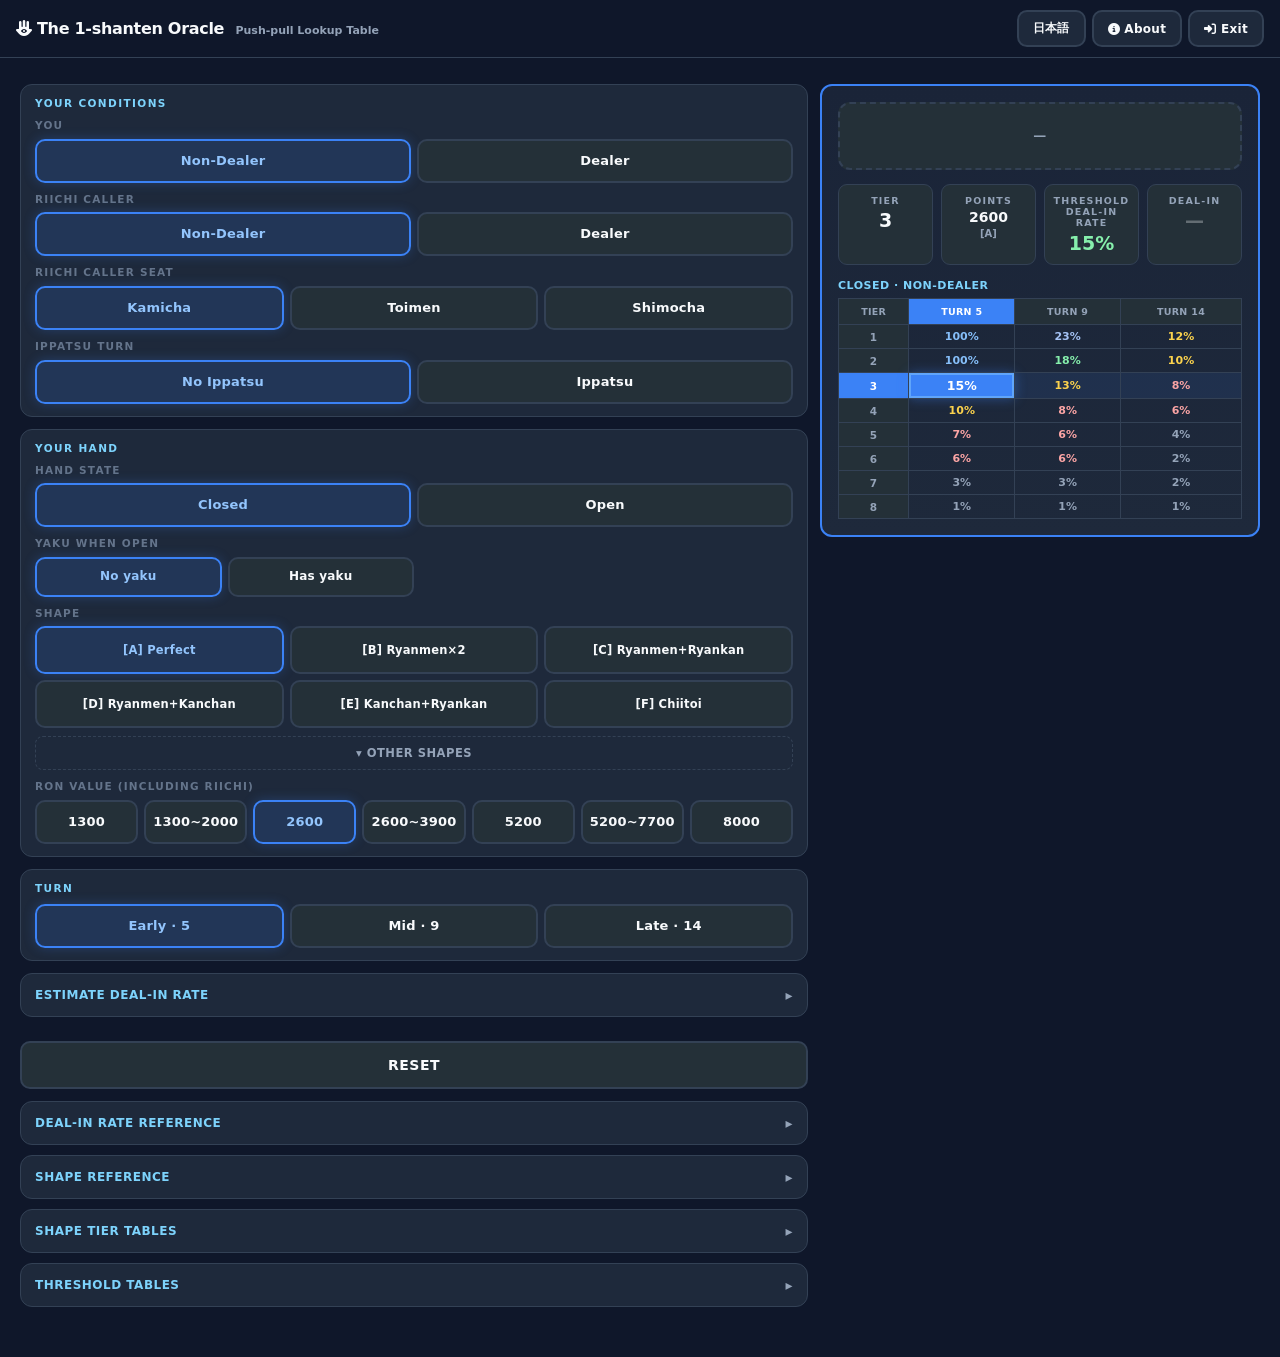
==== commit a740a178: "updated index" ====
--- a/oracle.html
+++ b/oracle.html
@@ -935,6 +935,56 @@
       }
     }
 
+    /* =========================================================
+       DESKTOP TWO-COLUMN LAYOUT (≥1024px)
+       ========================================================= */
+    @media (min-width: 1024px) {
+      .topbar-inner {
+        max-width: 1280px;
+      }
+
+      .app {
+        max-width: 1280px;
+        padding: 84px 20px 40px;
+      }
+
+      .app-grid {
+        display: grid;
+        grid-template-columns: minmax(0, 1fr) minmax(380px, 440px);
+        grid-template-areas:
+          "conds    results"
+          "hand     results"
+          "turn     results"
+          "dealin   results"
+          "newtile  results"
+          "reset    results"
+          "appendix results";
+        gap: 12px;
+        align-items: start;
+      }
+
+      .app-grid > * {
+        margin: 0;
+      }
+
+      #condsSection  { grid-area: conds; }
+      #handSection   { grid-area: hand; }
+      #turnSection   { grid-area: turn; }
+      #dealinSection { grid-area: dealin; }
+      #nextTileBtn   { grid-area: newtile; }
+      #resetBtn      { grid-area: reset; }
+      .appendix      { grid-area: appendix; }
+
+      #resultSection {
+        grid-area: results;
+        align-self: start;
+        position: sticky;
+        top: 84px;
+        max-height: calc(100vh - 100px);
+        overflow-y: auto;
+      }
+    }
+
     .modal-body {
       font-size: 13px;
       line-height: 1.65;
@@ -1087,9 +1137,9 @@
   </header>
 
   <div class="app">
-    <main>
-
-      <section class="section">
+    <main class="app-grid">
+
+      <section class="section" id="condsSection">
         <div class="section-title" data-i18n="label.conditions">Your Conditions</div>
         <div class="cond-row">
           <div class="cond-label" data-i18n="label.you">You</div>
@@ -1120,9 +1170,10 @@
             <button class="btn" data-ippatsu="no" data-i18n="ippatsu.no">No Ippatsu</button>
             <button class="btn" data-ippatsu="yes" data-i18n="ippatsu.yes">Ippatsu</button>
           </div>
+        </div>
       </section>
 
-      <section class="section">
+      <section class="section" id="handSection">
         <div class="section-title" data-i18n="label.hand">Your Hand</div>
         <div class="cond-row">
           <div class="cond-label" data-i18n="label.handState">Hand State</div>
@@ -1166,7 +1217,7 @@
         </div>
       </section>
 
-      <section class="section">
+      <section class="section" id="turnSection">
         <div class="section-title" data-i18n="label.turn">Turn</div>
         <div class="btn-row" id="turnRow">
           <button class="btn" data-turn="5" data-i18n="turn.early">Early · 5</button>
@@ -1221,22 +1272,24 @@
 
       <button class="btn-reset" id="resetBtn" data-i18n="action.reset">Reset</button>
 
-      <details>
-        <summary data-i18n="ref.dealin">Deal-in Rate Reference</summary>
-        <div class="ref-body" id="dealinRef"></div>
-      </details>
-      <details>
-        <summary data-i18n="ref.shapes">Shape Reference</summary>
-        <div class="ref-body" id="shapeRef"></div>
-      </details>
-      <details>
-        <summary data-i18n="ref.shapeTier">Shape Tier Tables</summary>
-        <div class="ref-body" id="shapeTierRef"></div>
-      </details>
-      <details>
-        <summary data-i18n="ref.threshold">Threshold Tables</summary>
-        <div class="ref-body" id="threshRef"></div>
-      </details>
+      <div class="appendix">
+        <details>
+          <summary data-i18n="ref.dealin">Deal-in Rate Reference</summary>
+          <div class="ref-body" id="dealinRef"></div>
+        </details>
+        <details>
+          <summary data-i18n="ref.shapes">Shape Reference</summary>
+          <div class="ref-body" id="shapeRef"></div>
+        </details>
+        <details>
+          <summary data-i18n="ref.shapeTier">Shape Tier Tables</summary>
+          <div class="ref-body" id="shapeTierRef"></div>
+        </details>
+        <details>
+          <summary data-i18n="ref.threshold">Threshold Tables</summary>
+          <div class="ref-body" id="threshRef"></div>
+        </details>
+      </div>
 
     </main>
 
@@ -1490,10 +1543,10 @@
        ========================================================= */
     const I18N = {
       en: {
-        'home.link': 'Return <i class="fa-solid fa-door-open"></i>',
-        'home.about': 'About <i class="fa-solid fa-circle-info"></i>',
+        'home.link': '<i class="fa-solid fa-right-to-bracket"></i> Exit',
+        'home.about': '<i class="fa-solid fa-circle-info"></i> About',
         'app.title': '1-shanten Oracle',
-        'app.title-icon': '<i class="fa-solid fa-hamsa"></i> 1-shanten Oracle',
+        'app.title-icon': '<i class="fa-solid fa-hamsa"></i> The 1-shanten Oracle',
         'app.titleSub': 'Push-pull Lookup Table',
         'app.fullTitle': '1-shanten Oracle',
         'label.turn': 'Turn',
@@ -1533,10 +1586,14 @@
         'ippatsu.no': 'No Ippatsu',
         'ippatsu.yes': 'Ippatsu',
         'ref.ippatsu': 'Ippatsu',
+        'result.ippatsuNdNote': 'Ippatsu: non-dealer riichi — VS Dealer threshold chart applied',
         'result.ippatsuDealerNote': 'Ippatsu: dealer riichi — hand treated 2 tiers weaker',
-        'result.ippatsuNdNote': 'Ippatsu: non-dealer riichi — VS Dealer threshold chart applied',
+        'result.ippatsuAsDealerNote': 'Ippatsu: non-dealer riichi (as dealer) — hand treated 1 tier weaker',
+        'result.pinfuNote': 'Pinfu value or Tenpane (50 fu) — threshold is averaged between the two adjacent tiers',
+        'result.tenpaneNote': 'Assumed tenpane (40 fu) — threshold weighted slightly toward the higher tier',
+        'result.callableNote': 'Closed hand with yaku when opened — evaluated on the open-hand chart, one tier better',
         'label.hand': 'Your Hand', 'label.shape': 'Shape',
-        'label.score': 'Ron value',
+        'label.score': 'Ron value (including Riichi)',
         'shapeA': '[A] Perfect', 'shapeB': '[B] Ryanmen×2', 'shapeC': '[C] Ryanmen+Ryankan',
         'shapeD': '[D] Ryanmen+Kanchan', 'shapeE': '[E] Kanchan+Ryankan', 'shapeF': '[F] Chiitoi',
         'shape.other': 'Other Shapes',
@@ -1597,15 +1654,15 @@
         'about.overview': 'Overview',
         'about.p1': 'A portable reference tool for push-pull decisions in 1-shanten situations. Set your conditions, hand shape, ron value, and turn to look up the <b>threshold deal-in rate</b> for your hand. This threshold represents the maximum estimated deal-in rate at which pushing is considered worthwhile. Optionally, expand <b>Estimate Deal-in Rate</b> to select a tile category, apply deal-in modifiers, and enter the number of passed suji to obtain a PUSH/PULL verdict. <b>The tool is primarily intended for push-pull decisions in flat point standing.<b>',
         'about.howToUse': 'How to Use',
-        'about.p2': 'Work from top to bottom: set your conditions, hand shape, ron value, and turn to view the corresponding threshold table. To get a more specific PUSH/PULL verdict, expand <i>Estimate Deal-in Rate</i> and enter the tile category, applicable modifiers, and number of passed suji. Tap a turn column header to switch between turns.<h4>How the Tables Work</h4>The app first uses the <b>Shape Tier Table</b> to determine the tier corresponding to your hand shape and ron value. The assigned tier depends on whether you are the dealer or non-dealer, whether your hand is closed or open, and, for open hands, whether Kamicha has declared riichi. Each shape is assigned tiers according to its relative value: [A] Perfect generally receives the most favorable tiers, followed by shapes [B] through [F]. The tier also depends on the hand\'s ron value; for example, a 4-han [A] menzen hand is assigned Tier 1, while a 4-han menzen [B] Ryanmen*2 hand is assigned Tier 2, equivalent to a 3-han [A] Perfect hand.<h4>Additional Details</h4>The following rules explain some of the adjustments applied in less straightforward cases, and may also be useful if you want to consult the tables manually:<ul><li><b>Open hands against a Kamicha riichi:</b> A separate table is used when Kamicha has declared riichi, accounting for the increased opportunity to call chii from their discards.</li><li><b>Closed hands with an available yaku when opened:</b> If a closed hand has a valid yaku when opened, it is evaluated using the open-hand table. Its value is classified according to its open-hand ron value, then moved up one tier to reflect the more favorable push conditions.</li><li><b>Non-standard 1-shanten shapes:</b> The Kuttsuki and Headless shapes classified as [S] tier use [A] Perfect as their base tier, adjusted upward by one tier.</li><li><b>Intermediate hand values:</b> Hands capable of scoring pinfu are assigned an interpolated value between two adjacent tiers. For open hands, <i>tenpane</i> (テンパネ)—score increases resulting from additional fu, such as value triplets or quads—is also accounted for by interpolating between adjacent tiers, with slightly less than 50% weight toward the higher tier.</li></ul>',
+        'about.p2': 'Work from top to bottom: set your conditions, hand shape, ron value, and turn to view the corresponding threshold table. To get a more specific PUSH/PULL verdict, expand <i>Estimate Deal-in Rate</i> and enter the tile category, applicable modifiers, and number of passed suji. Tap a turn column header to switch between turns.<h4>How the Tables Work</h4>The app first uses the <b>Shape Tier Table</b> to determine the tier corresponding to your hand shape and ron value. The assigned tier depends on whether you are the dealer or non-dealer, whether your hand is closed or open, and, for open hands, whether Kamicha has declared riichi. Each shape is assigned tiers according to its relative value: [A] Perfect generally receives the most favorable tiers, followed by shapes [B] through [F]. The tier also depends on the hand\'s ron value; for example, a 4-han [A] menzen hand is assigned Tier 1, while a 4-han menzen [B] Ryanmen×2 hand is assigned Tier 2, equivalent to a 3-han [A] Perfect hand.<h4>Additional Details</h4>The following rules explain some of the adjustments applied in less straightforward cases, and may also be useful if you want to consult the tables manually:<ul><li><b>Open hands against a Kamicha riichi:</b> A separate table is used when Kamicha has declared riichi, accounting for the increased opportunity to call chii from their discards.</li><li><b>Closed hands with an available yaku when opened:</b> If a closed hand has a valid yaku when opened, it is evaluated using the open-hand table. Its value is classified according to its open-hand ron value, then moved up one tier to reflect the more favorable push conditions.</li><li><b>Non-standard 1-shanten shapes:</b> The Kuttsuki and Headless shapes classified as [S] tier use [A] Perfect as their base tier, adjusted upward by one tier.</li><li><b>Intermediate hand values (pinfu / 50 fu):</b> Hands capable of scoring pinfu are shown with range values (e.g., 1300~2000), and closed hands at 50 fu are handled the same way. In both cases the threshold is calculated as the average of the two adjacent tiers. A warning appears in the result panel when this applies.</li><li><b>Intermediate hand values (tenpane):</b> Open hands at 40+ fu (テンパネ) are shown with their corresponding 40-fu point values (e.g., 1300, 2600, 5200). Their threshold is interpolated between the base and one-tier-better thresholds, with slightly less than 50% weight toward the higher tier. A warning appears in the result panel when this applies.</li><li><b>Ippatsu turn (一発巡):</b> The turn immediately following a riichi declaration, during which the opponent can score an additional ippatsu han. When the ippatsu option is enabled:<ul><li><b>Non-dealer riichi, non-dealer player:</b> The <b>VS Dealer</b> threshold chart is used at the same tier, reflecting the increased scoring threat.</li><li><b>Non-dealer riichi, dealer player:</b> The <b>As Dealer</b> threshold chart is used, with the hand treated as one tier weaker.</li><li><b>Dealer riichi (non-dealer player):</b> The <b>VS Dealer</b> threshold chart is used, with the hand treated as two tiers weaker.</li></ul></li></ul>',
         'about.sources': 'Sources and Methodology',
         'about.p4': 'The shape-tier and threshold tables are adapted primarily from Unimaru\'s book <i>Unimaru-shiki Winning Mahjong with Theory</i> (『うに丸式 セオリーで勝つ麻雀』), which draws on material from <i>Statistical Mahjong Strategy</i> (『統計学のマージャン戦術』) and <i>New: Scientific Mahjong</i> (『新・科学する麻雀』). <br> <br> The [D] Ryanmen + Kanchan shape was not included in the original data and has been interpolated by me. The original [D] and [E] shape classifications have been renamed [E] and [F], respectively. Other shapes are mapped to their base tiers according to their prefixes. Fu-adjusted thresholds are calculated by averaging the values of adjacent tiers. Deal-in rate estimates are adapted from <i>Statistical Mahjong Strategy</i> by Miinin. I have also made numerous estimates of my own when deciding how to handle certain edge cases. As a result, not every situation may be perfectly calibrated to an optimal push-pull decision. <b>Please treat the results as a reference rather than definitive advice.</b>',
         'about.credits': 'Credits',
         'about.p3': 'Designed and developed by kakino_tea. X: <a style="color:#738ad0" href="https://x.com/mican8saku" target="_blank" rel="noopener noreferrer">@mican8saku</a>',
       },
       ja: {
-        'home.link': '戻る <i class="fa-solid fa-door-open"></i>',
-        'home.about': 'このアプリについて <i class="fa-solid fa-circle-info"></i>',
+        'home.link': '<i class="fa-solid fa-right-to-bracket"></i> 戻る',
+        'home.about': '<i class="fa-solid fa-circle-info"></i> このアプリについて',
         'app.title': 'イーシャンテン オラクル',
         'app.title-icon': '<i class="fa-solid fa-hamsa"></i> イーシャンテン オラクル',
         'app.titleSub': '押し引き早見表',
@@ -1638,8 +1695,12 @@
         'ippatsu.no': '非一発巡',
         'ippatsu.yes': '一発巡',
         'ref.ippatsu': '一発巡',
-        'result.ippatsuDealerNote': '一発巡：親リーチ ー 手牌を2段階弱く評価',
         'result.ippatsuNdNote': '一発巡：子リーチ — 親相手のボーダー表を適用',
+        'result.ippatsuDealerNote': '一発巡：親リーチ — 手牌を2段階弱く評価',
+        'result.ippatsuAsDealerNote': '一発巡：子リーチ（親として）— 手牌を1段階弱く評価',
+        'result.pinfuNote': 'ピンフ または テンパネ（50符）— 隣接する2ティアの中間値で計算',
+        'result.callableNote': '門前・鳴き役あり — 副露表の1段階上で評価',
+        'result.tenpaneNote': 'テンパネ想定（40符）— 上位ティア寄りに若干重み付け',
         'yaku.noyaku': '役なし',
         'yaku.callable': '役あり',
         'hand.menzen': '門前', 'hand.fuuro': '副露',
@@ -1649,7 +1710,7 @@
         'label.riichiSeat': 'リーチ者の座席',
         'seat.kamicha': '上家', 'seat.toimen': '対面', 'seat.shimocha': '下家',
         'label.hand': '手牌', 'label.shape': '形',
-        'label.score': '打点（出上がり）',
+        'label.score': '打点（リーチ込み）',
         'shapeA': '[A] 完全形', 'shapeB': '[B] 両面×2', 'shapeC': '[C] 両面＋リャンカン',
         'shapeD': '[D] 両面＋カンチャン', 'shapeE': '[E] カンチャン＋リャンカン', 'shapeF': '[F] 七対子',
         'shape.other': 'その他の形',
@@ -1709,9 +1770,9 @@
         'about.title': 'このアプリについて',
         'about.overview': '概要',
         'about.overview': '概要',
-        'about.p1': '1シャンテン時の押し引き判断に使う早見表です。自分の状況・手牌の形・ロン打点・巡目を設定すると、手牌に対応する<b>ボーダー放銃率</b>を確認できます。これは、押す価値があると判断される放銃率の目安となる上限値です。さらに「放銃率を推定」を開き、牌のカテゴリ・放銃率の補正要素・通ったスジの数を入力すると、PUSH/PULLの判定を確認できます。<b>主に平場での押し引き判断を想定しています。</b>',
+        'about.p1': '1シャンテン時の押し引き判断に使う早見表です。自分の状況・手牌の形・ロン打点・巡目を設定すると、手牌に対応する<b>ボーダー放銃率</b>を確認できます。これは、押す価値があると判断される放銃率の目安となる上限値です。さらに「放銃率を推定」を開き、牌のカテゴリ・放銃率の補正要素・通ったスジの数を入力すると、『押し』 / 『引き』の判定を確認できます。<b>主に平場での押し引き判断を想定しています。</b>',
         'about.howToUse': '使い方',
-        'about.p2': '上から順に、自分の状況・手牌の形・ロン打点・巡目を設定してください。条件に応じてボーダー放銃率の表が更新されます。具体的な押し引き判定を確認したい場合は、「放銃率を推定」を開き、牌のカテゴリ・補正要素・通ったスジの数を入力してください。巡目の列ヘッダーをタップすると、表示する巡目を切り替えられます。<h4>表の見方</h4>まず、<b>形のティア表</b>から、手牌の形とロン打点に対応するティアを決定します。使用する表は、親・子の別、門前・副露の別によって異なり、副露手については上家がリーチしているかどうかでも表が分かれます。各形には、形の相対的な価値に応じてティアが設定されています。基本的には[A] Perfectが最も有利なティアに割り当てられ、[B]から[F]にかけて形に応じたティアが設定されています。また、同じ形でもロン打点によってティアは変わります。例えば、[A]の4翻はTier 1、[B]の4翻はTier 2となり、[A]の3翻と同じティアになります。ティアが決まったら、次に<b>ボーダー放銃率表</b>を参照します。この表は縦軸がティア、横軸が巡目（5巡目・9巡目・14巡目）になっています。該当するティアと巡目が交差する値が、その状況でのボーダー放銃率です。<h4>補足事項</h4>以下は、通常の表の選択・参照に加えて、少し特殊なケースで適用される補正ルールです。手作業で表を参照する場合にも参考になります。<ul><li><b>上家がリーチしている場合の副露手：</b>上家がリーチしている場合は、専用の副露手用の表を使用します。上家の捨て牌からチーできる機会が増えることを考慮しています。</li><li><b>鳴けば役がつく門前手：</b>鳴いた状態で役が成立する門前手は、副露手用の表を使用します。副露時のロン打点で分類したうえで、押しやすさを考慮してティアを1段階上げて評価します。</li><li><b>特殊な1シャンテン形：</b>[S]ティアに分類されるくっつき形・ヘッドレス形は、[A] Perfectを基準となるティアとし、そこからティアを1段階上げて評価します。</li><li><b>中間的な打点の扱い：</b>ピンフが成立する手牌は、隣接する2つのティアの中間値として扱います。また、副露手のテンパネ（暗刻・明刻や槓子などによる符の増加に伴う打点上昇）についても、隣接するティア間の補間値を使用します。ただし、上位ティア側の比重は50%よりやや低く設定しています。</li></ul>',
+        'about.p2': '上から順に、自分の状況・手牌の形・ロン打点・巡目を設定してください。条件に応じてボーダー放銃率の表が更新されます。具体的な押し引き判定を確認したい場合は、「放銃率を推定」を開き、牌のカテゴリ・補正要素・通ったスジの数を入力してください。巡目の列ヘッダーをタップすると、表示する巡目を切り替えられます。<h4>表の見方</h4>まず、<b>形のティア表</b>から、手牌の形とロン打点に対応するティアを決定します。使用する表は、親・子の別、門前・副露の別によって異なり、副露手については上家がリーチしているかどうかでも表が分かれます。各形には、形の相対的な価値に応じてティアが設定されています。基本的には[A] Perfectが最も有利なティアに割り当てられ、[B]から[F]にかけて形に応じたティアが設定されています。また、同じ形でもロン打点によってティアは変わります。例えば、[A]の4翻はTier 1、[B]の4翻はTier 2となり、[A]の3翻と同じティアになります。ティアが決まったら、次に<b>ボーダー放銃率表</b>を参照します。この表は縦軸がティア、横軸が巡目（5巡目・9巡目・14巡目）になっています。該当するティアと巡目が交差する値が、その状況でのボーダー放銃率です。<h4>補足事項</h4>以下は、通常の表の選択・参照に加えて、少し特殊なケースで適用される補正ルールです。手作業で表を参照する場合にも参考になります。<ul><li><b>上家がリーチしている場合の副露手：</b>上家がリーチしている場合は、専用の副露手用の表を使用します。上家の捨て牌からチーできる機会が増えることを考慮しています。</li><li><b>鳴けば役がつく門前手：</b>鳴いた状態で役が成立する門前手は、副露手用の表を使用します。副露時のロン打点で分類したうえで、押しやすさを考慮してティアを1段階上げて評価します。</li><li><b>特殊な1シャンテン形：</b>[S]ティアに分類されるくっつき形・ヘッドレス形は、[A] Perfectを基準となるティアとし、そこからティアを1段階上げて評価します。</li><li><b>中間的な打点の扱い（ピンフ／50符）：</b>ピンフが成立する手牌は「1300~2000」のようなレンジ表記となり、50符の手牌も同様に扱われます。いずれの場合も隣接する2つのティアの平均値として評価されます。該当する場合は結果パネルに警告が表示されます。</li><li><b>中間的な打点の扱い（テンパネ）：</b>副露手のテンパネ（40符以上）は、対応する40符の打点（例：1300・2600・5200）として表記され、基本ティアと1段階上のティアの間で補間されます。上位ティア側の比重は50%よりやや低く設定されており、該当する場合は結果パネルに警告が表示されます。</li><li><b>一発巡：</b>リーチ宣言直後の一巡は、相手に一発の1翻が加算される可能性があります。ippatsuオプションを有効にすると、以下の補正が適用されます。<ul><li><b>子のリーチ・自分が子：</b>同じティアのまま<b>親相手（VS Dealer）</b>のボーダー表を使用します。</li><li><b>子のリーチ・自分が親：</b><b>親として（As Dealer）</b>のボーダー表を使用し、手牌を1段階弱く評価します。</li><li><b>親のリーチ（自分が子）：</b><b>親相手（VS Dealer）</b>のボーダー表を使用し、手牌を2段階弱く評価します。</li></ul></li></ul>',
         'about.sources': '参考文献・算出方法',
         'about.p4': '形のティア表およびボーダー放銃率表は、主にうに丸氏の著書『うに丸式 セオリーで勝つ麻雀』を参考にしています。同書で参考にされている『統計学のマージャン戦術』および『新・科学する麻雀』のデータも基になっています。<br> <br> [D] 両面＋カンチャンの形は元データに含まれていなかったため、独自に補間しています。また、元データの[D]・[E]は、それぞれ[E]・[F]に名称を変更しています。その他の形は、形の名称の接頭辞に応じて基本ティアに割り当てています。符による補正値は、隣接するティアの値を平均して算出しています。放銃率の推定値は、みーにん氏の『統計学のマージャン戦術』を参考にしています。なお、特殊なケースの扱いについては、独自の推定や調整も多く含まれています。そのため、すべての状況で最適な押し引き判断と完全に一致するとは限りません。<b>あくまで判断の参考としてご利用ください。</b>',
         'about.credits': 'クレジット',
@@ -1779,23 +1840,33 @@
       else if (State.playerDealer) tierMap = isKamicha ? OPEN_TIER_MAP_D_C : OPEN_TIER_MAP_D_NC;
       else tierMap = isKamicha ? OPEN_TIER_MAP_ND_C : OPEN_TIER_MAP_ND_NC;
 
-      // Base role
+      // Base role (before ippatsu adjustments)
       let roleKey = State.playerDealer
         ? 'As Dealer'
         : (State.riichiCallerDealer ? 'VS Dealer' : 'VS Non-Dealer');
 
-      // ----- Ippatsu adjustment -----
-      // Non-dealer riichi + ippatsu → use VS Dealer chart (same tier).
-      // Dealer riichi + ippatsu     → use VS Dealer chart with tier +2 (worse).
+      // ----- Ippatsu adjustments -----
       let tierAdjust = 0;
       let ippatsuApplied = false;
+      let ippatsuCase = null;
       if (State.ippatsu) {
         ippatsuApplied = true;
-        if (!State.riichiCallerDealer) {
-          roleKey = 'VS Dealer';   // treat ND riichi as dealer-strength
+        if (State.playerDealer && !State.riichiCallerDealer) {
+          // As Dealer, facing non-dealer riichi on ippatsu:
+          // keep As Dealer chart, treat the hand as 1 tier weaker.
+          ippatsuCase = 'asDealerND';
+          tierAdjust = 1;
+        } else if (!State.riichiCallerDealer) {
+          // Non-dealer player, non-dealer riichi:
+          // swap to VS Dealer chart at the same tier.
+          ippatsuCase = 'ndND';
+          roleKey = 'VS Dealer';
         } else {
+          // Non-dealer player, dealer riichi:
+          // VS Dealer chart, treat the hand as 2 tiers weaker.
+          ippatsuCase = 'ndD';
           roleKey = 'VS Dealer';
-          tierAdjust = 2;          // treat dealer riichi as 2 tiers weaker for us
+          tierAdjust = 2;
         }
       }
 
@@ -1807,9 +1878,10 @@
 
       return {
         isFuuroHand, is7Pairs, callable, effectiveOpen,
+        playerDealer: State.playerDealer,
         tierMap, threshTable, roleKey, isKamicha,
         baseShape, shapeOffset,
-        tierAdjust, ippatsuApplied,
+        tierAdjust, ippatsuApplied, ippatsuCase,
         maxTier: maxTierForMap(tierMap)
       };
     }
@@ -1821,9 +1893,9 @@
     }
 
     function getScoreList(cfg) {
-      if (cfg.is7Pairs) return State.playerDealer ? SCORE_MAP.chiitoiD : SCORE_MAP.chiitoiND;
-      if (cfg.isFuuroHand) return State.playerDealer ? SCORE_MAP.openD : SCORE_MAP.openND;
-      return State.playerDealer ? SCORE_MAP.closedD : SCORE_MAP.closedND;
+      if (cfg.is7Pairs) return cfg.playerDealer ? SCORE_MAP.chiitoiD : SCORE_MAP.chiitoiND;
+      if (cfg.isFuuroHand) return cfg.playerDealer ? SCORE_MAP.openD : SCORE_MAP.openND;
+      return cfg.playerDealer ? SCORE_MAP.closedD : SCORE_MAP.closedND;
     }
 
     function getDefaultScoreLabel(cfg) {
@@ -1863,7 +1935,6 @@
       const maxTier = cfg.maxTier;
       let cells;
 
-      // Chiitoi: direct tier lookup
       if (cfg.is7Pairs) {
         const tier = getShapeTier(cfg.tierMap, cfg.baseShape, han, cfg.shapeOffset) || maxTier;
         cells = [{ tier, visualOpacity: 1, calcWeight: 1 }];
@@ -1873,8 +1944,7 @@
         if (baseTier === null) {
           cells = [{ tier: maxTier, visualOpacity: 1, calcWeight: 1 }];
         } else {
-          const betterTier = Math.max(1, baseTier - 1);
-          cells = [{ tier: betterTier, visualOpacity: 1, calcWeight: 1 }];
+          cells = [{ tier: Math.max(1, baseTier - 1), visualOpacity: 1, calcWeight: 1 }];
         }
       } else if (cfg.isFuuroHand) {
         const baseTier = getShapeTier(cfg.tierMap, cfg.baseShape, han, cfg.shapeOffset);
@@ -1912,7 +1982,7 @@
         }
       }
 
-      // Ippatsu tier adjustment (dealer riichi → hand treated as 2 tiers weaker)
+      // Ippatsu tier adjustment
       if (cfg.tierAdjust) {
         cells = cells.map(c => ({
           ...c,
@@ -1940,7 +2010,7 @@
 
       return {
         ...cfg, cells, threshold, points: entry.label, turnKey,
-        baseTier: cells[0].tier
+        baseTier: cells[0].tier, entry
       };
     }
 
@@ -1971,27 +2041,17 @@
       return names;
     }
 
-    // Verdict zones based on direct |rate - threshold| gap (not the 5% bucket):
-    //   threshold ≥ 100%              → ironPush  (chart says always push)
-    //   threshold ≈ 0%                → ironPull  (chart says never push)
-    //   |gap| < 0.005                 → borderlineEither
-    //   0.005 ≤ |gap| < 0.025         → borderlineFavorsPush / borderlineFavorsPull
-    //   0.025 ≤ |gap| < 0.10          → push / pull
-    //   |gap| ≥ 0.10                  → ironPush / ironPull
     function getVerdictLevel(rate, threshold) {
       if (threshold >= 1.0) return 'ironPush';
       if (threshold <= 0.001) return 'ironPull';
 
-      // Strict pull whenever rate exceeds threshold
       if (rate > threshold) {
         const gap = rate - threshold;
         return gap >= 0.10 ? 'ironPull' : 'pull';
       }
 
-      // Exactly at threshold
       if (rate === threshold) return 'borderlineFavorsPull';
 
-      // Below threshold
       const gap = threshold - rate;
 
       if (gap < 0.005) return 'borderlineFavorsPull';
@@ -2033,22 +2093,18 @@
 
       $('playerRow').querySelectorAll('.btn').forEach(b => {
         const v = b.dataset.player;
-
-        b.classList.toggle(
-          'selected',
-          v === (State.playerDealer ? 'dealer' : 'nondealer')
-        );
+        b.classList.toggle('selected', v === (State.playerDealer ? 'dealer' : 'nondealer'));
       });
       $('riichiRoleRow').querySelectorAll('.btn').forEach(b => {
         const v = b.dataset.riichiRole;
-
-        b.classList.toggle(
-          'selected',
-          v === (State.riichiCallerDealer ? 'dealer' : 'nondealer')
-        );
+        b.classList.toggle('selected', v === (State.riichiCallerDealer ? 'dealer' : 'nondealer'));
       });
       $('riichiSeatRow').querySelectorAll('.btn').forEach(b => {
         b.classList.toggle('selected', b.dataset.riichiSeat === State.riichiCallerSeat);
+      });
+      $('ippatsuRow').querySelectorAll('.btn').forEach(b => {
+        const isYes = b.dataset.ippatsu === 'yes';
+        b.classList.toggle('selected', isYes === State.ippatsu);
       });
       document.querySelectorAll('#shapeRow .btn, #otherShapesRow .btn').forEach(b => {
         b.classList.toggle('selected', b.dataset.shape === State.shape);
@@ -2067,10 +2123,6 @@
         b.classList.toggle('selected', !!State.modifiers[b.dataset.mod]);
       });
       $('catDesc').textContent = State.category ? catDesc(State.category) : t('label.pickCat');
-      $('ippatsuRow').querySelectorAll('.btn').forEach(b => {
-      const isYes = b.dataset.ippatsu === 'yes';
-      b.classList.toggle('selected', isYes === State.ippatsu);
-      });
     }
 
     /* =========================================================
@@ -2098,24 +2150,35 @@
       });
     }
 
+    function remapScorePreserveIndex(oldCfg, newCfg, oldLabel) {
+      const oldList = getScoreList(oldCfg);
+      const newList = getScoreList(newCfg);
+      const oldIdx = oldList.findIndex(s => s.label === oldLabel);
+      if (oldIdx === -1) return getDefaultScoreLabel(newCfg);
+      const newIdx = Math.max(0, Math.min(oldIdx, newList.length - 1));
+      const candidate = newList[newIdx];
+      if (candidate.pinfu && !canPinfu(newCfg)) {
+        return getDefaultScoreLabel(newCfg);
+      }
+      return candidate.label;
+    }
+
     /* =========================================================
        RENDER: RESULT
        ========================================================= */
     function getTableTitle() {
-  const cfg = getEffectiveConfig();
-  let base;
-  if (!cfg.effectiveOpen) {
-    base = State.playerDealer ? t('ref.menzenD') : t('ref.menzenND');
-  } else if (State.playerDealer) {
-    base = State.riichiCallerSeat === 'kamicha' ? t('ref.dC') : t('ref.dNC');
-  } else {
-    base = State.riichiCallerSeat === 'kamicha' ? t('ref.ndC') : t('ref.ndNC');
-  }
-  if (cfg.ippatsuApplied) {
-    base += ' · ' + t('ref.ippatsu');
-  }
-  return base;
-}
+      const cfg = getEffectiveConfig();
+      let base;
+      if (!cfg.effectiveOpen) {
+        base = State.playerDealer ? t('ref.menzenD') : t('ref.menzenND');
+      } else if (State.playerDealer) {
+        base = State.riichiCallerSeat === 'kamicha' ? t('ref.dC') : t('ref.dNC');
+      } else {
+        base = State.riichiCallerSeat === 'kamicha' ? t('ref.ndC') : t('ref.ndNC');
+      }
+      if (cfg.ippatsuApplied) base += ' · ' + t('ref.ippatsu');
+      return base;
+    }
 
     function renderThresholdTable(r) {
       const turns = [5, 9, 14];
@@ -2177,10 +2240,29 @@
       const tiers = r.cells.map(c => c.tier).sort((a, b) => a - b);
       const tierStr = tiers.length > 1 ? `${Math.min(...tiers)}–${Math.max(...tiers)}` : String(r.baseTier);
       const shapeId = OTHER_SHAPES[State.shape]?.id || SHAPE_IDS[State.shape] || '';
+
+      // ----- Warning banners -----
+      const entry = r.entry;
       let ippatsuNote = '';
-      if (r.ippatsuApplied) {
-        const noteKey = r.tierAdjust ? 'result.ippatsuDealerNote' : 'result.ippatsuNdNote';
+      if (r.ippatsuCase) {
+        const noteKey = {
+          ndND: 'result.ippatsuNdNote',
+          ndD: 'result.ippatsuDealerNote',
+          asDealerND: 'result.ippatsuAsDealerNote'
+        }[r.ippatsuCase];
         ippatsuNote = `<div class="modifier-indicator">⚠ ${t(noteKey)}</div>`;
+      }
+
+      let pinfuNote = '';
+      let tenpaneNote = '';
+      let callableNote = '';
+      if (entry && entry.pinfu) {
+        pinfuNote = `<div class="modifier-indicator">⚠ ${t('result.pinfuNote')}</div>`;
+      } else if (entry && entry.fu === 40 && r.isFuuroHand) {
+        tenpaneNote = `<div class="modifier-indicator">⚠ ${t('result.tenpaneNote')}</div>`;
+      }
+      if (r.callable) {
+        callableNote = `<div class="modifier-indicator">⚠ ${t('result.callableNote')}</div>`;
       }
 
       // Defaults (collapsed or no category)
@@ -2260,7 +2342,10 @@
       $('resultSection').innerHTML = `
     ${verdictHtml}
     ${ippatsuNote}
+    ${callableNote}
     ${modIndicator}
+    ${pinfuNote}
+    ${tenpaneNote}
     <div class="stat-grid">
       <div class="stat">
         <div class="stat-label">${t('stat.tier')}</div>
@@ -2529,8 +2614,12 @@
     function wireEvents() {
       $('handRow').querySelectorAll('.btn').forEach(b => {
         b.onclick = () => {
+          const oldCfg = getEffectiveConfig();
+          const oldLabel = State.score;
           State.hand = b.dataset.hand;
           if (State.hand === 'fuuro' && State.shape === 'Chiitoi') State.shape = 'Perfect';
+          const newCfg = getEffectiveConfig();
+          State.score = remapScorePreserveIndex(oldCfg, newCfg, oldLabel);
           renderAll();
         };
       });
@@ -2543,36 +2632,37 @@
       });
       $('playerRow').querySelectorAll('.btn').forEach(b => {
         b.onclick = () => {
+          const oldCfg = getEffectiveConfig();
+          const oldLabel = State.score;
           State.playerDealer = (b.dataset.player === 'dealer');
-
-          if (State.playerDealer) {
-            State.riichiCallerDealer = false;
-          }
-
+          if (State.playerDealer) State.riichiCallerDealer = false;
+          const newCfg = getEffectiveConfig();
+          State.score = remapScorePreserveIndex(oldCfg, newCfg, oldLabel);
           renderAll();
         };
       });
       $('riichiRoleRow').querySelectorAll('.btn').forEach(b => {
         b.onclick = () => {
+          const oldCfg = getEffectiveConfig();
+          const oldLabel = State.score;
           State.riichiCallerDealer = (b.dataset.riichiRole === 'dealer');
-
           if (State.riichiCallerDealer) {
             State.playerDealer = false;
           }
-
+          const newCfg = getEffectiveConfig();
+          State.score = remapScorePreserveIndex(oldCfg, newCfg, oldLabel);
           renderAll();
         };
       });
       $('riichiSeatRow').querySelectorAll('.btn').forEach(b => {
         b.onclick = () => { State.riichiCallerSeat = b.dataset.riichiSeat; renderAll(); };
       });
-
       $('ippatsuRow').querySelectorAll('.btn').forEach(b => {
-          b.onclick = () => {
-            State.ippatsu = (b.dataset.ippatsu === 'yes');
-            renderAll();
-          };
-        });
+        b.onclick = () => {
+          State.ippatsu = (b.dataset.ippatsu === 'yes');
+          renderAll();
+        };
+      });
       document.querySelectorAll('#shapeRow .btn, #otherShapesRow .btn').forEach(b => {
         b.onclick = () => {
           State.shape = b.dataset.shape;
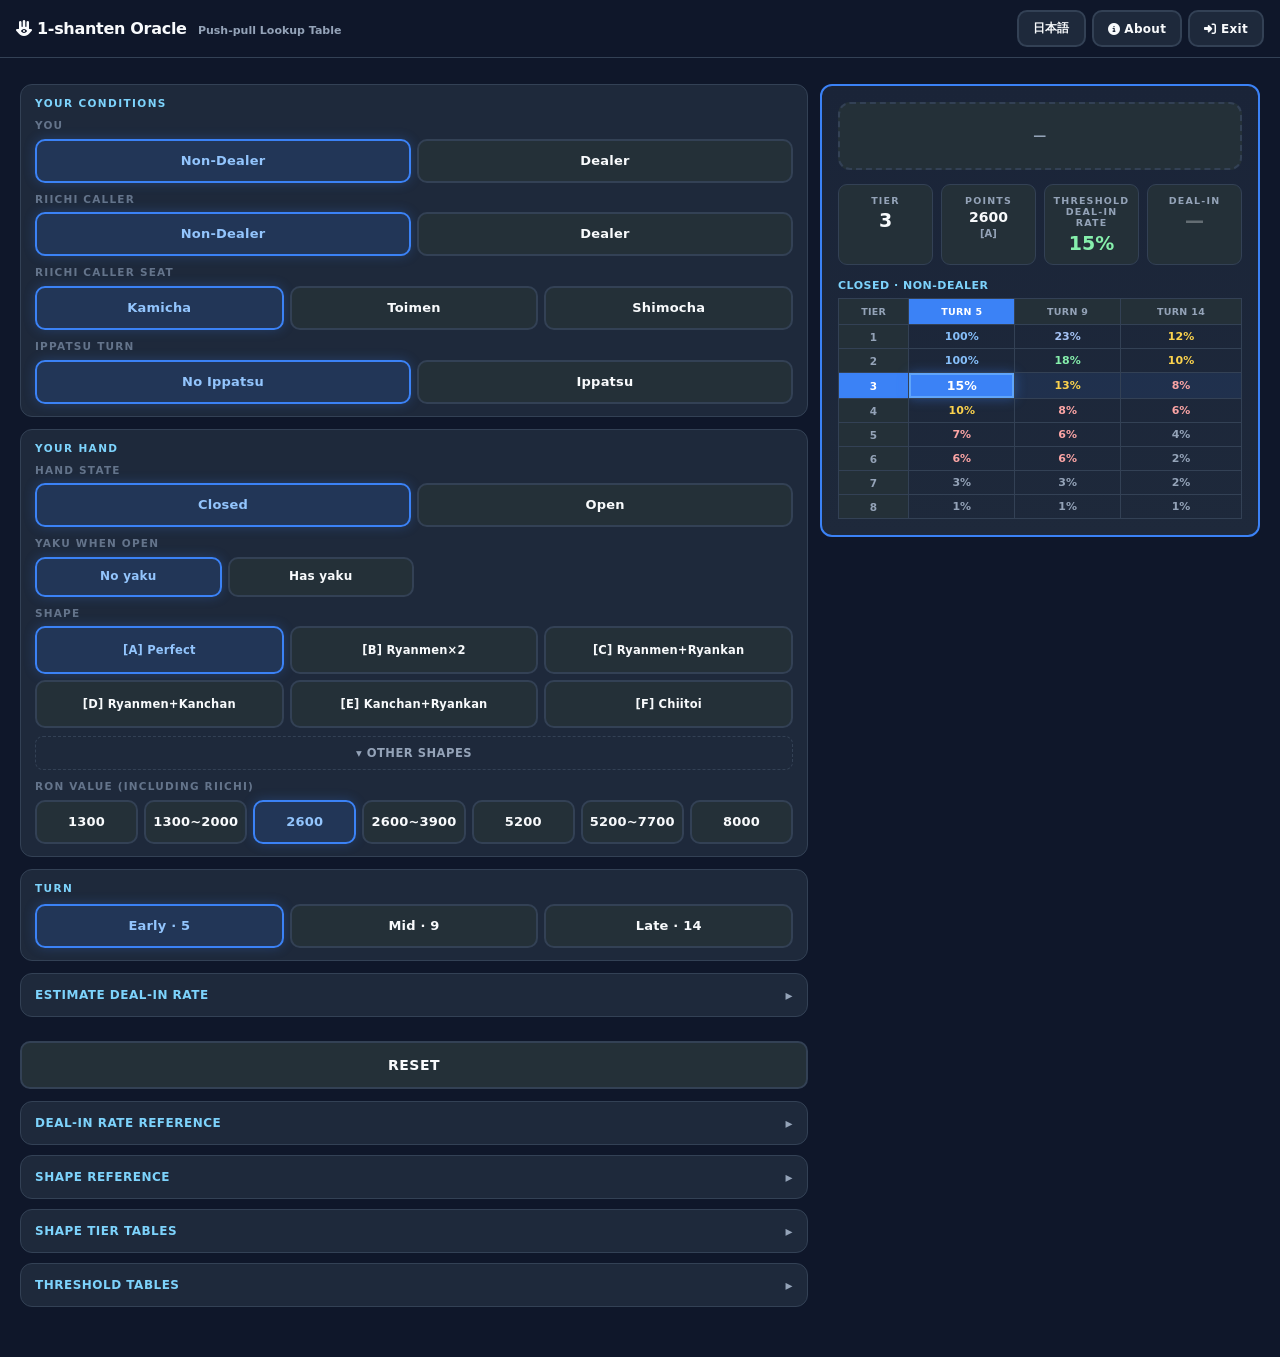
==== commit 78ec8bd5: "Changed some names" ====
--- a/oracle.html
+++ b/oracle.html
@@ -1546,7 +1546,7 @@
         'home.link': '<i class="fa-solid fa-right-to-bracket"></i> Exit',
         'home.about': '<i class="fa-solid fa-circle-info"></i> About',
         'app.title': '1-shanten Oracle',
-        'app.title-icon': '<i class="fa-solid fa-hamsa"></i> The 1-shanten Oracle',
+        'app.title-icon': '<i class="fa-solid fa-hamsa"></i> 1-shanten Oracle',
         'app.titleSub': 'Push-pull Lookup Table',
         'app.fullTitle': '1-shanten Oracle',
         'label.turn': 'Turn',
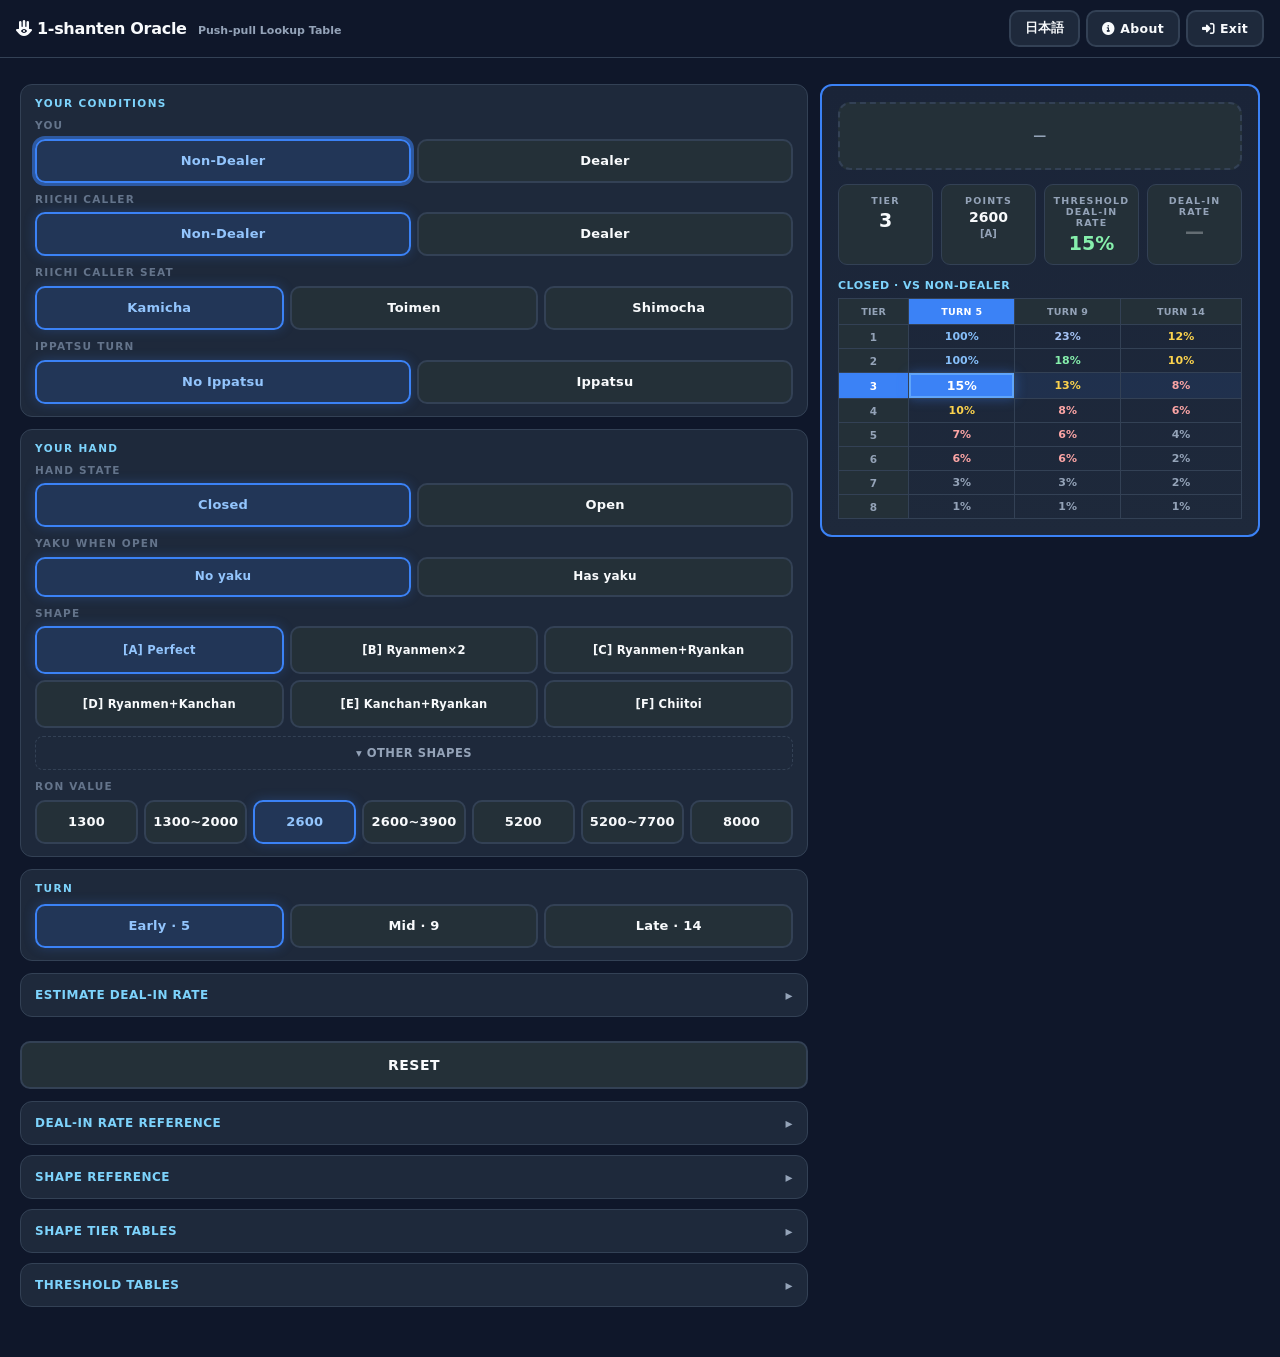
==== commit 80ade069: "Added keyboard support to oracle and added logo" ====
--- a/oracle.html
+++ b/oracle.html
@@ -99,8 +99,8 @@
 
     .lang-btn {
       padding: 8px 14px;
-      font-size: 12px;
-      font-weight: 800;
+      font-size: 12.5px;
+      font-weight: 700;
       background: var(--panel);
       border: 2px solid var(--border);
       border-radius: 10px;
@@ -360,7 +360,7 @@
     }
 
     #yakuRow {
-      width: 50%;
+      width: 100%;
       transition: opacity .15s;
     }
 
@@ -881,6 +881,37 @@
       font-style: italic;
     }
 
+    /* =========================================================
+   NARROW NAVBAR (≤ 530px)
+   - Hide the inline subtitle so the title never truncates
+   - Slightly tighten buttons / padding to buy more room
+   ========================================================= */
+@media (max-width: 530px) {
+  .topbar-inner {
+    padding: 8px 10px;
+    gap: 6px;
+  }
+
+  .app-title {
+    font-size: 13px;
+    letter-spacing: -.2px;
+  }
+
+  .app-sub-title {
+    display: none;
+  }
+
+  .topbar-actions {
+    gap: 4px;
+  }
+
+  .lang-btn {
+    padding: 7px 9px;
+    font-size: 11px;
+    border-width: 2px;
+  }
+}
+
     @media (min-width:720px) {
       .topbar-inner {
         max-width: 800px;
@@ -963,17 +994,37 @@
         align-items: start;
       }
 
-      .app-grid > * {
+      .app-grid>* {
         margin: 0;
       }
 
-      #condsSection  { grid-area: conds; }
-      #handSection   { grid-area: hand; }
-      #turnSection   { grid-area: turn; }
-      #dealinSection { grid-area: dealin; }
-      #nextTileBtn   { grid-area: newtile; }
-      #resetBtn      { grid-area: reset; }
-      .appendix      { grid-area: appendix; }
+      #condsSection {
+        grid-area: conds;
+      }
+
+      #handSection {
+        grid-area: hand;
+      }
+
+      #turnSection {
+        grid-area: turn;
+      }
+
+      #dealinSection {
+        grid-area: dealin;
+      }
+
+      #nextTileBtn {
+        grid-area: newtile;
+      }
+
+      #resetBtn {
+        grid-area: reset;
+      }
+
+      .appendix {
+        grid-area: appendix;
+      }
 
       #resultSection {
         grid-area: results;
@@ -1114,6 +1165,18 @@
 
     .modal-prose a:hover {
       text-decoration: underline;
+    }
+
+    .btn:focus-visible,
+    .suji-btn:focus-visible {
+      outline: none;
+      box-shadow: 0 0 0 3px rgba(59, 130, 246, .55);
+      border-color: var(--blue);
+    }
+
+    .btn.shape-disabled {
+      opacity: .35;
+      cursor: not-allowed;
     }
   </style>
 </head>
@@ -1212,7 +1275,10 @@
           </div>
         </div>
         <div class="cond-row">
-          <div class="cond-label" data-i18n="label.score">Ron value</div>
+          <div class="cond-label">
+            <span id="scoreLabelClosed" data-i18n="label.score">Ron value</span>
+            <span id="scoreLabelOpen" data-i18n="label.scoreOpen" style="display:none;">Ron value (open)</span>
+          </div>
           <div id="scoreRow"></div>
         </div>
       </section>
@@ -1566,6 +1632,7 @@
         'catdesc.s28': '2 or 8 — suji',
         'catdesc.s19': '1 or 9 — suji',
         'catdesc.naka': '4, 5, or 6 — naka-suji',
+        'role.vsND': 'VS Non-Dealer', 'role.vsD': 'VS Dealer', 'role.asD': 'As Dealer',
         'label.suji': 'Passed Suji',
         'label.modifiers': 'Deal-in Modifiers',
         'label.dealin': 'Estimate Deal-in Rate',
@@ -1575,6 +1642,7 @@
         'label.handState': 'Hand State',
         'label.yakuState': 'Yaku when open',
         'yaku.noyaku': 'No yaku',
+        'label.scoreOpen': 'Ron value (when open)',
         'yaku.callable': 'Has yaku',
         'hand.menzen': 'Closed', 'hand.fuuro': 'Open',
         'label.you': 'You',
@@ -1593,7 +1661,7 @@
         'result.tenpaneNote': 'Assumed tenpane (40 fu) — threshold weighted slightly toward the higher tier',
         'result.callableNote': 'Closed hand with yaku when opened — evaluated on the open-hand chart, one tier better',
         'label.hand': 'Your Hand', 'label.shape': 'Shape',
-        'label.score': 'Ron value (including Riichi)',
+        'label.score': 'Ron value',
         'shapeA': '[A] Perfect', 'shapeB': '[B] Ryanmen×2', 'shapeC': '[C] Ryanmen+Ryankan',
         'shapeD': '[D] Ryanmen+Kanchan', 'shapeE': '[E] Kanchan+Ryankan', 'shapeF': '[F] Chiitoi',
         'shape.other': 'Other Shapes',
@@ -1614,9 +1682,9 @@
         'verdict.leanPush': 'slightly favors PUSH',
         'verdict.leanPull': 'slightly favors PULL',
         'verdict.leanBoth': 'either way',
-        'verdict.mawashi': 'Consider mawashi',
+        'verdict.mawashi': 'Consider mawashi too',
         'stat.tier': 'Tier', 'stat.threshold': 'Threshold Deal-in Rate',
-        'stat.dealin': 'Deal-in', 'stat.points': 'Points',
+        'stat.dealin': 'Deal-in Rate', 'stat.points': 'Points',
         'table.tier': 'Tier', 'table.turn5': 'Turn 5', 'table.turn9': 'Turn 9', 'table.turn14': 'Turn 14',
         'explain.ironPush': 'Deal-in well below Threshold → <b>IRON PUSH</b>',
         'explain.push': 'Deal-in ≤ Threshold Deal-in Rate → <b>PUSH</b>',
@@ -1639,12 +1707,14 @@
         'ref.menzen': 'Closed (Dealer / Non-Dealer)',
         'ref.fuuro': 'Open (Dealer / Non-Dealer)',
         'ref.vsND': 'VS Non-Dealer', 'ref.vsD': 'VS Dealer', 'ref.asD': 'As Dealer',
-        'ref.menzenND': 'Closed · Non-Dealer',
-        'ref.menzenD': 'Closed · Dealer',
-        'ref.ndC': 'Open · Non-Dealer · Kamicha Riichi',
-        'ref.ndNC': 'Open · Non-Dealer · Not Kamicha Riichi',
-        'ref.dC': 'Open · Dealer · Kamicha Riichi',
-        'ref.dNC': 'Open · Dealer · Not Kamicha Riichi',
+        'ref.open': 'Open',
+        'ref.closed': 'Closed',
+        'ref.menzenND': 'Closed · VS Non-Dealer',
+        'ref.menzenD': 'Closed · As Dealer',
+        'ref.ndC': 'Open · VS Non-Dealer · Kamicha Riichi',
+        'ref.ndNC': 'Open · VS Non-Dealer · Not Kamicha Riichi',
+        'ref.dC': 'Open · As Dealer · Kamicha Riichi',
+        'ref.dNC': 'Open · As Dealer · Not Kamicha Riichi',
         'ref.tier': 'Tier',
         'ref.pointsNote': 'Values shown are the hand\'s ron value at each (shape, tier) combination.',
         'ref.otherShapes': 'Other Shapes',
@@ -1683,6 +1753,7 @@
         'catdesc.s28': '2 または 8 — スジ',
         'catdesc.s19': '1 または 9 — スジ',
         'catdesc.naka': '4・5・6 — 中スジ',
+        'role.vsND': '子相手', 'role.vsD': '親相手', 'role.asD': '親として',
         'label.suji': '通ったスジ',
         'label.modifiers': '放銃率補正',
         'label.dealin': '放銃率を推定',
@@ -1703,6 +1774,7 @@
         'result.tenpaneNote': 'テンパネ想定（40符）— 上位ティア寄りに若干重み付け',
         'yaku.noyaku': '役なし',
         'yaku.callable': '役あり',
+        'label.scoreOpen': '打点（副露時）',
         'hand.menzen': '門前', 'hand.fuuro': '副露',
         'label.you': '自分',
         'role.dealer': '親', 'role.nondealer': '子',
@@ -1710,7 +1782,7 @@
         'label.riichiSeat': 'リーチ者の座席',
         'seat.kamicha': '上家', 'seat.toimen': '対面', 'seat.shimocha': '下家',
         'label.hand': '手牌', 'label.shape': '形',
-        'label.score': '打点（リーチ込み）',
+        'label.score': '打点',
         'shapeA': '[A] 完全形', 'shapeB': '[B] 両面×2', 'shapeC': '[C] 両面＋リャンカン',
         'shapeD': '[D] 両面＋カンチャン', 'shapeE': '[E] カンチャン＋リャンカン', 'shapeF': '[F] 七対子',
         'shape.other': 'その他の形',
@@ -1756,6 +1828,8 @@
         'ref.menzen': '門前（親・子共通）',
         'ref.fuuro': '副露（親・子共通）',
         'ref.vsND': '子相手', 'ref.vsD': '親相手', 'ref.asD': '親として',
+        'ref.open': '副露',
+        'ref.closed': '門前',
         'ref.menzenND': '門前・子',
         'ref.menzenD': '門前・親',
         'ref.ndC': '副露・子・上家リーチ',
@@ -1793,6 +1867,14 @@
     }
     function catLabel(cat) { return t('cat.' + cat, cat); }
     function catDesc(cat) { return t('catdesc.' + cat, ''); }
+    function roleLabel(roleKey) {
+      const map = {
+        'VS Non-Dealer': 'role.vsND',
+        'VS Dealer': 'role.vsD',
+        'As Dealer': 'role.asD'
+      };
+      return t(map[roleKey] || '', roleKey);
+    }
 
     /* =========================================================
        STATE
@@ -1894,7 +1976,7 @@
 
     function getScoreList(cfg) {
       if (cfg.is7Pairs) return cfg.playerDealer ? SCORE_MAP.chiitoiD : SCORE_MAP.chiitoiND;
-      if (cfg.isFuuroHand) return cfg.playerDealer ? SCORE_MAP.openD : SCORE_MAP.openND;
+      if (cfg.isFuuroHand || cfg.callable) return cfg.playerDealer ? SCORE_MAP.openD : SCORE_MAP.openND;
       return cfg.playerDealer ? SCORE_MAP.closedD : SCORE_MAP.closedND;
     }
 
@@ -1938,29 +2020,27 @@
       if (cfg.is7Pairs) {
         const tier = getShapeTier(cfg.tierMap, cfg.baseShape, han, cfg.shapeOffset) || maxTier;
         cells = [{ tier, visualOpacity: 1, calcWeight: 1 }];
-      } else if (cfg.callable) {
-        const calledHan = Math.max(1, han - 1);
-        const baseTier = getShapeTier(cfg.tierMap, cfg.baseShape, calledHan, cfg.shapeOffset);
-        if (baseTier === null) {
+      } else if (cfg.isFuuroHand || cfg.callable) {
+        // Both fuuro and callable share the open-hand chart, open-hand score list,
+        // and fu-based interpolation. Callable gets an extra −1 tier offset.
+        const offset = cfg.callable ? -1 : 0;
+        const rawBaseTier = getShapeTier(cfg.tierMap, cfg.baseShape, han, cfg.shapeOffset);
+        if (rawBaseTier === null) {
           cells = [{ tier: maxTier, visualOpacity: 1, calcWeight: 1 }];
         } else {
-          cells = [{ tier: Math.max(1, baseTier - 1), visualOpacity: 1, calcWeight: 1 }];
-        }
-      } else if (cfg.isFuuroHand) {
-        const baseTier = getShapeTier(cfg.tierMap, cfg.baseShape, han, cfg.shapeOffset);
-        if (baseTier === null) {
-          cells = [{ tier: maxTier, visualOpacity: 1, calcWeight: 1 }];
-        } else if (fu === 30) {
-          cells = [{ tier: baseTier, visualOpacity: 1, calcWeight: 1 }];
-        } else {
-          const betterTier = Math.max(1, baseTier - 1);
-          if (betterTier === baseTier) {
+          const baseTier = Math.max(1, rawBaseTier + offset);
+          if (fu === 30) {
             cells = [{ tier: baseTier, visualOpacity: 1, calcWeight: 1 }];
           } else {
-            cells = [
-              { tier: baseTier, visualOpacity: 0.85, calcWeight: 0.7 },
-              { tier: betterTier, visualOpacity: 0.35, calcWeight: 0.3 }
-            ];
+            const betterTier = Math.max(1, baseTier - 1);
+            if (betterTier === baseTier) {
+              cells = [{ tier: baseTier, visualOpacity: 1, calcWeight: 1 }];
+            } else {
+              cells = [
+                { tier: baseTier, visualOpacity: 0.85, calcWeight: 0.7 },
+                { tier: betterTier, visualOpacity: 0.35, calcWeight: 0.3 }
+              ];
+            }
           }
         }
       } else {
@@ -2110,7 +2190,7 @@
         b.classList.toggle('selected', b.dataset.shape === State.shape);
       });
       $('shapeRow').querySelectorAll('.btn').forEach(b => {
-        b.disabled = (b.dataset.shape === 'Chiitoi' && State.hand === 'fuuro');
+        b.classList.toggle('shape-disabled', b.dataset.shape === 'Chiitoi' && State.hand === 'fuuro');
       });
       if (isOtherShape(State.shape)) $('otherShapesRow').classList.remove('hidden');
       $('turnRow').querySelectorAll('.btn').forEach(b => {
@@ -2123,6 +2203,9 @@
         b.classList.toggle('selected', !!State.modifiers[b.dataset.mod]);
       });
       $('catDesc').textContent = State.category ? catDesc(State.category) : t('label.pickCat');
+      const _cfg = getEffectiveConfig();
+      $('scoreLabelClosed').style.display = _cfg.callable ? 'none' : '';
+      $('scoreLabelOpen').style.display = _cfg.callable ? '' : 'none';
     }
 
     /* =========================================================
@@ -2168,15 +2251,8 @@
        ========================================================= */
     function getTableTitle() {
       const cfg = getEffectiveConfig();
-      let base;
-      if (!cfg.effectiveOpen) {
-        base = State.playerDealer ? t('ref.menzenD') : t('ref.menzenND');
-      } else if (State.playerDealer) {
-        base = State.riichiCallerSeat === 'kamicha' ? t('ref.dC') : t('ref.dNC');
-      } else {
-        base = State.riichiCallerSeat === 'kamicha' ? t('ref.ndC') : t('ref.ndNC');
-      }
-      if (cfg.ippatsuApplied) base += ' · ' + t('ref.ippatsu');
+      const roleName = roleLabel(cfg.roleKey);
+      let base = (cfg.effectiveOpen ? t('ref.open') : t('ref.closed')) + ' · ' + roleName;
       return base;
     }
 
@@ -2252,6 +2328,11 @@
         }[r.ippatsuCase];
         ippatsuNote = `<div class="modifier-indicator">⚠ ${t(noteKey)}</div>`;
       }
+
+      // ------ Closed but callable -----
+      const cfg = getEffectiveConfig();
+      const note = $('scoreOpenNote');
+      if (note) note.style.display = cfg.callable ? '' : 'none';
 
       let pinfuNote = '';
       let tenpaneNote = '';
@@ -2387,8 +2468,8 @@
        ========================================================= */
     function renderSuji() {
       $('sujiDisplay').textContent = State.passedSuji;
-      $('sujiMinus').disabled = State.passedSuji <= 0;
-      $('sujiPlus').disabled = State.passedSuji >= 18;
+      $('sujiMinus').disabled = false;
+      $('sujiPlus').disabled = false;
       $('sujiGrid').querySelectorAll('.suji-btn').forEach(b => {
         b.classList.toggle('selected', parseInt(b.dataset.val, 10) === State.passedSuji);
       });
@@ -2564,10 +2645,9 @@
         return out;
       };
 
-      let html = `<div class="ref-subtitle" style="font-size:12px;margin-top:4px;color:#f8fafc">${t('ref.menzen')}</div>`;
-      for (const rk of roleKeys) html += renderTable(t(roleLabelKeys[rk]), CLOSED_THRESHOLDS[rk], 8);
-      html += `<div class="ref-subtitle" style="font-size:12px;margin-top:14px;color:#f8fafc">${t('ref.fuuro')}</div>`;
-      for (const rk of roleKeys) html += renderTable(t(roleLabelKeys[rk]), OPEN_THRESHOLDS[rk], 11);
+      let html = '';
+      for (const rk of roleKeys) html += renderTable(t('ref.closed') + ' · ' + t(roleLabelKeys[rk]), CLOSED_THRESHOLDS[rk], 8);
+      for (const rk of roleKeys) html += renderTable(t('ref.open') + ' · ' + t(roleLabelKeys[rk]), OPEN_THRESHOLDS[rk], 11);
       wrap.innerHTML = html;
     }
 
@@ -2576,7 +2656,10 @@
        ========================================================= */
     function applyLanguage(lang) {
       State.lang = lang;
-      try { localStorage.setItem('shanten_cheat_lang', lang); } catch (e) { }
+      try {
+        localStorage.setItem('shanten_lang', lang);
+        localStorage.setItem('shanten_cheat_lang', lang); // keep old key in sync
+      } catch (e) { }
       document.documentElement.lang = lang;
       document.title = t('app.title');
       document.querySelectorAll('[data-i18n]').forEach(el => {
@@ -2626,7 +2709,11 @@
       $('yakuRowBtns').querySelectorAll('.btn').forEach(b => {
         b.onclick = () => {
           if (b.disabled) return;
+          const oldCfg = getEffectiveConfig();
+          const oldLabel = State.score;
           State.yakuState = b.dataset.yaku;
+          const newCfg = getEffectiveConfig();
+          State.score = remapScorePreserveIndex(oldCfg, newCfg, oldLabel);
           renderAll();
         };
       });
@@ -2665,6 +2752,7 @@
       });
       document.querySelectorAll('#shapeRow .btn, #otherShapesRow .btn').forEach(b => {
         b.onclick = () => {
+          if (b.dataset.shape === 'Chiitoi' && State.hand === 'fuuro') return;
           State.shape = b.dataset.shape;
           renderAll();
         };
@@ -2685,17 +2773,20 @@
         };
       });
       $('sujiMinus').onclick = () => {
-        State.passedSuji = Math.max(0, State.passedSuji - 1);
+        State.passedSuji = State.passedSuji <= 0 ? 18 : State.passedSuji - 1;
         renderAll();
         if (navigator.vibrate) navigator.vibrate(8);
       };
       $('sujiPlus').onclick = () => {
-        State.passedSuji = Math.min(18, State.passedSuji + 1);
+        State.passedSuji = State.passedSuji >= 18 ? 0 : State.passedSuji + 1;
         renderAll();
         if (navigator.vibrate) navigator.vibrate(8);
       };
       $('nextTileBtn').onclick = () => {
+        State.category = null;
+        State.modifiers = { dora: false, sotogawa: false, oneChance: false, ankou: false };
         if (!$('dealinSection').open) $('dealinSection').open = true;
+        renderAll();
         $('dealinSection').scrollIntoView({ behavior: 'smooth', block: 'start' });
         if (navigator.vibrate) navigator.vibrate(15);
       };
@@ -2739,17 +2830,407 @@
     }
 
     /* =========================================================
+       KEYBOARD NAVIGATION (oracle)
+       ========================================================= */
+
+    const ORACLE_FIELDS = [
+      { id: 'playerRow' },
+      { id: 'riichiRoleRow' },
+      { id: 'riichiSeatRow' },
+      { id: 'ippatsuRow' },
+      { id: 'handRow' },
+      { id: 'yakuRowBtns', skip: () => State.hand === 'fuuro' || State.shape === 'Chiitoi' },
+      {
+        id: 'shapeRow', getButtons: getShapeButtons, gridNav: true,
+        preFocus: () => $('otherShapesRow').classList.remove('hidden')
+      },
+      { id: 'scoreRow' },
+      { id: 'turnRow' },
+      { id: 'catRow', requiresExpanded: 'dealinSection', gridNav: true },
+      { id: 'modRow', requiresExpanded: 'dealinSection', mode: 'toggle-cycle' },
+      {
+        id: 'sujiControl', requiresExpanded: 'dealinSection', getButtons: getSujiControlButtons,
+        mode: 'activate', defaultKey: 'id:sujiPlus'
+      },
+      { id: 'sujiGrid', requiresExpanded: 'dealinSection', btnSelector: '.suji-btn' },
+      {
+        id: 'nextTileBtn', isButton: true, mode: 'action',
+        skip: () => { const b = $('nextTileBtn'); return !b || b.classList.contains('hidden'); },
+        afterAction: () => moveToFieldById('catRow')
+      },
+      {
+        id: 'resetBtn', isButton: true, mode: 'action',
+        afterAction: () => moveToFieldById('playerRow')
+      }
+    ];
+
+    let currentFieldIdx = 0;
+    let currentBtnKey = null;
+
+    function getShapeButtons() {
+      const std = [...$('shapeRow').querySelectorAll('.btn')];
+      const other = [...$('otherShapesRow').querySelectorAll('.btn')];
+      return [...std, ...other];
+    }
+
+    function getSujiControlButtons() {
+      return [$('sujiMinus'), $('sujiPlus')].filter(b => b);
+    }
+
+    function getActiveFields() {
+      return ORACLE_FIELDS.filter(f => !(f.skip && f.skip()));
+    }
+
+    function fieldButtons(field) {
+      if (!field) return [];
+      if (field.getButtons) return field.getButtons();
+      const c = $(field.id);
+      if (!c) return [];
+      if (field.isButton || c.tagName === 'BUTTON') return [c];
+      const sel = field.btnSelector || '.btn';
+      return [...c.querySelectorAll(sel)].filter(b => !b.disabled || b.classList.contains('selected'));
+    }
+
+    function ensureFieldVisible(field) {
+      if (!field.requiresExpanded) return true;
+      const el = $(field.requiresExpanded);
+      if (!el) return false;
+      if (!el.open) {
+        el.open = true;
+        updateNextTileBtnVisibility();
+        renderResult();
+      }
+      return true;
+    }
+
+    function btnKey(b) {
+      if (!b) return null;
+      if (b.id) return 'id:' + b.id;
+      if (b.dataset.player) return 'player:' + b.dataset.player;
+      if (b.dataset.riichiRole) return 'riichiRole:' + b.dataset.riichiRole;
+      if (b.dataset.riichiSeat) return 'riichiSeat:' + b.dataset.riichiSeat;
+      if (b.dataset.ippatsu) return 'ippatsu:' + b.dataset.ippatsu;
+      if (b.dataset.hand) return 'hand:' + b.dataset.hand;
+      if (b.dataset.yaku) return 'yaku:' + b.dataset.yaku;
+      if (b.dataset.shape) return 'shape:' + b.dataset.shape;
+      if (b.dataset.turn) return 'turn:' + b.dataset.turn;
+      if (b.dataset.cat) return 'cat:' + b.dataset.cat;
+      if (b.dataset.mod) return 'mod:' + b.dataset.mod;
+      if (b.dataset.val) return 'suji:' + b.dataset.val;
+      return 'text:' + (b.textContent || '').trim();
+    }
+
+    function findButtonByKey(btns, key) {
+      if (!key) return null;
+      return btns.find(b => btnKey(b) === key) || null;
+    }
+
+    // Derive currentFieldIdx from a key so it stays correct across
+    // field-list changes (Chiitoi toggles the yaku field on/off).
+    function syncFieldFromKey(key) {
+      if (!key) return;
+      const fields = getActiveFields();
+      for (let i = 0; i < fields.length; i++) {
+        const btns = fieldButtons(fields[i]);
+        if (btns.some(b => btnKey(b) === key)) {
+          currentFieldIdx = i;
+          currentBtnKey = key;
+          return;
+        }
+      }
+    }
+
+    function focusBtnByKey(key) {
+      if (!key) return;
+      const fields = getActiveFields();
+      const f = fields[currentFieldIdx % fields.length];
+      if (!f) return;
+      const btns = fieldButtons(f);
+      const target = findButtonByKey(btns, key);
+      if (target) target.focus();
+    }
+
+    function moveToFieldById(fieldId) {
+      const fields = getActiveFields();
+      const idx = fields.findIndex(f => f.id === fieldId);
+      if (idx < 0) return;
+      currentFieldIdx = idx;
+      currentBtnKey = null;
+      focusCurrentField();
+    }
+
+    function focusCurrentField() {
+      const fields = getActiveFields();
+      if (!fields.length) return;
+      const f = fields[currentFieldIdx % fields.length];
+      if (!ensureFieldVisible(f)) return;
+      if (f.preFocus) f.preFocus();
+      const btns = fieldButtons(f);
+      if (!btns.length) return;
+      let target = findButtonByKey(btns, currentBtnKey);
+      if (!target && f.defaultKey) target = findButtonByKey(btns, f.defaultKey);
+      if (!target) target = btns.find(b => b.classList.contains('selected')) || btns[0];
+      currentBtnKey = btnKey(target);
+      target.focus();
+    }
+
+    function clickAndRefocus(btn, key) {
+      btn.click();
+      syncFieldFromKey(key);
+      focusBtnByKey(key);
+      setTimeout(() => focusBtnByKey(key), 0);
+    }
+
+    function cycleCurrentField(dir = 1) {
+      const fields = getActiveFields();
+      const f = fields[currentFieldIdx % fields.length];
+      if (!f) return;
+      if (!ensureFieldVisible(f)) return;
+      if (f.preFocus) f.preFocus();
+
+      const btns = fieldButtons(f);
+      if (!btns.length) return;
+
+      let idx = btns.indexOf(document.activeElement);
+      if (idx < 0) idx = btns.findIndex(b => btnKey(b) === currentBtnKey);
+      if (idx < 0) idx = btns.findIndex(b => b.classList.contains('selected'));
+      if (idx < 0) idx = 0;
+
+      // Modifiers: toggle focused + advance focus, stay in section
+      if (f.mode === 'toggle-cycle') {
+        const currentBtn = btns[idx];
+        const nextIdx = (idx + dir + btns.length) % btns.length;
+        const nextKey = btnKey(btns[nextIdx]);
+        currentBtn.click();
+        currentBtnKey = nextKey;
+        syncFieldFromKey(nextKey);
+        setTimeout(() => focusBtnByKey(nextKey), 0);
+        return;
+      }
+
+      // Activate / action: press in place, optionally jump via afterAction
+      if (f.mode === 'activate' || f.mode === 'action' || f.isButton) {
+        const btn = btns[idx];
+        currentBtnKey = btnKey(btn);
+        btn.click();
+        if (f.afterAction) { setTimeout(() => f.afterAction(), 0); return; }
+        clickAndRefocus(btn, currentBtnKey);
+        return;
+      }
+
+      // Regular cycle
+      const target = btns[(idx + dir + btns.length) % btns.length];
+      if (target.dataset.shape && OTHER_SHAPES[target.dataset.shape]) {
+        $('otherShapesRow').classList.remove('hidden');
+      }
+      currentBtnKey = btnKey(target);
+      clickAndRefocus(target, currentBtnKey);
+    }
+
+    function moveWithinField(dir) {
+      const fields = getActiveFields();
+      const f = fields[currentFieldIdx % fields.length];
+      if (!f) return;
+      if (!ensureFieldVisible(f)) return;
+      const btns = fieldButtons(f);
+      if (!btns.length) return;
+      let idx = btns.indexOf(document.activeElement);
+      if (idx < 0) idx = btns.findIndex(b => btnKey(b) === currentBtnKey);
+      if (idx < 0) idx = 0;
+      const target = btns[(idx + dir + btns.length) % btns.length];
+      currentBtnKey = btnKey(target);
+      target.focus();
+    }
+
+    // Vertical grid navigation for shape/category (up/down in section)
+    function findVerticalNeighbor(btns, current, dir) {
+      if (!current) return null;
+      const curRect = current.getBoundingClientRect();
+      const curX = curRect.left + curRect.width / 2;
+      const curY = curRect.top + curRect.height / 2;
+      let best = null;
+      let bestScore = Infinity;
+      for (const b of btns) {
+        if (b === current) continue;
+        const r = b.getBoundingClientRect();
+        if (r.width === 0 && r.height === 0) continue;
+        const bx = r.left + r.width / 2;
+        const by = r.top + r.height / 2;
+        const dy = by - curY;
+        if (dir > 0 && dy < 5) continue;
+        if (dir < 0 && dy > -5) continue;
+        const dx = Math.abs(bx - curX);
+        const score = dx * 10 + Math.abs(dy);
+        if (score < bestScore) { bestScore = score; best = b; }
+      }
+      return best;
+    }
+
+    function arrowMoveGrid(dir) {
+      const fields = getActiveFields();
+      const f = fields[currentFieldIdx % fields.length];
+      if (!f) return;
+      if (!ensureFieldVisible(f)) return;
+
+      const btns = fieldButtons(f);
+      if (!btns.length) return;
+
+      const current = document.activeElement;
+      const target = findVerticalNeighbor(btns, current, dir);
+
+      // ── Boundary handling ────────────────────────────────────
+      // No vertical neighbor → fall through to adjacent field.
+      // (Down on bottom row → next field; Up on top row → prev field.)
+      if (!target) {
+        moveToNextField(dir > 0 ? 1 : -1);
+        return;
+      }
+
+      if (target.dataset.shape && OTHER_SHAPES[target.dataset.shape]) {
+        $('otherShapesRow').classList.remove('hidden');
+      }
+      currentBtnKey = btnKey(target);
+      target.click();
+      // ── Critical: re-sync AFTER the click so field-list changes
+      //    (e.g. Chiitoi toggling the yaku field off/on) don't
+      //    leave currentFieldIdx pointing at a stale position.
+      syncFieldFromKey(currentBtnKey);
+      setTimeout(() => focusBtnByKey(currentBtnKey), 0);
+    }
+
+    function arrowMove(dir) {
+      const fields = getActiveFields();
+      const f = fields[currentFieldIdx % fields.length];
+      if (!f) return;
+      if (f.mode === 'activate' || f.mode === 'action' || f.isButton || f.mode === 'toggle-cycle') {
+        moveWithinField(dir);
+      } else {
+        cycleCurrentField(dir);
+      }
+    }
+
+    function moveToNextField(dir = 1) {
+      const fields = getActiveFields();
+      if (!fields.length) return;
+      currentFieldIdx = (currentFieldIdx + dir + fields.length) % fields.length;
+      currentBtnKey = null;
+      focusCurrentField();
+    }
+
+    function isInOracleField(el) {
+      if (!el) return false;
+      for (const f of ORACLE_FIELDS) {
+        const btns = fieldButtons(f);
+        if (btns.includes(el) || btns.some(b => b.contains(el))) return true;
+      }
+      return false;
+    }
+
+    // Fields whose Enter key should behave like Space (press the button
+    // and follow its afterAction) rather than "advance to next field".
+    function isEnterPressField(field) {
+      return !!field && (field.id === 'nextTileBtn' || field.id === 'resetBtn');
+    }
+
+    function initOracleKeyboardNav() {
+      setTimeout(() => {
+        currentFieldIdx = 0;
+        currentBtnKey = null;
+        focusCurrentField();
+      }, 100);
+
+      document.addEventListener('pointerdown', e => {
+        const btn = e.target.closest(
+          '#playerRow .btn, #riichiRoleRow .btn, #riichiSeatRow .btn, #ippatsuRow .btn, ' +
+          '#handRow .btn, #yakuRowBtns .btn, #shapeRow .btn, #otherShapesRow .btn, ' +
+          '#scoreRow .btn, #turnRow .btn, #catRow .btn, #modRow .btn, ' +
+          '#sujiMinus, #sujiPlus, #sujiGrid .suji-btn, #nextTileBtn, #resetBtn'
+        );
+        if (!btn) return;
+        const key = btnKey(btn);
+        const fields = getActiveFields();
+        for (let i = 0; i < fields.length; i++) {
+          const btns = fieldButtons(fields[i]);
+          if (btns.includes(btn)) { currentFieldIdx = i; currentBtnKey = key; break; }
+        }
+        // Click handlers may change the field list (e.g. selecting Chiitoi
+        // hides the yaku field). Re-sync after they've run so keyboard
+        // navigation starts from a correct index.
+        setTimeout(() => syncFieldFromKey(key), 0);
+      });
+
+      document.addEventListener('keydown', e => {
+        if (!$('playerRow')) return;
+        if (document.querySelector('.modal-overlay.active')) return;
+        if (e.target.matches('input, textarea, select')) return;
+
+        if (!e.ctrlKey && !e.metaKey && !e.altKey) {
+          if (e.key === 'r' || e.key === 'R') { e.preventDefault(); $('resetBtn').click(); moveToFieldById('playerRow'); return; }
+          if (e.key === 'n' || e.key === 'N') { e.preventDefault(); $('nextTileBtn').click(); moveToFieldById('catRow'); return; }
+        }
+
+        const inField = isInOracleField(document.activeElement);
+        const noFocus = !document.activeElement || document.activeElement === document.body;
+
+        if (e.key === 'Tab') {
+          if (inField || noFocus) {
+            e.preventDefault();
+            moveToNextField(e.shiftKey ? -1 : 1);
+          }
+          return;
+        }
+
+        if (!inField && !noFocus) return;
+
+        const curField = getActiveFields()[currentFieldIdx % getActiveFields().length];
+
+        if (e.key === ' ' || e.code === 'Space') {
+          e.preventDefault();
+          cycleCurrentField(e.shiftKey ? -1 : 1);
+        } else if (e.key === 'Enter') {
+          e.preventDefault();
+          // Enter on Reset / New Tile = press them (same as Space).
+          // Elsewhere, keep the "jump to next field" behavior.
+          if (isEnterPressField(curField)) {
+            cycleCurrentField(1);
+          } else {
+            moveToNextField(e.shiftKey ? -1 : 1);
+          }
+        } else if (e.key === 'ArrowDown') {
+          e.preventDefault();
+          if (curField && curField.gridNav) arrowMoveGrid(1);
+          else moveToNextField(1);
+        } else if (e.key === 'ArrowUp') {
+          e.preventDefault();
+          if (curField && curField.gridNav) arrowMoveGrid(-1);
+          else moveToNextField(-1);
+        } else if (e.key === 'ArrowRight') {
+          e.preventDefault();
+          arrowMove(1);
+        } else if (e.key === 'ArrowLeft') {
+          e.preventDefault();
+          arrowMove(-1);
+        }
+      });
+    }
+
+    /* =========================================================
        INIT
        ========================================================= */
     function init() {
       let saved = 'en';
-      try { saved = localStorage.getItem('shanten_cheat_lang') || 'en'; } catch (e) { }
+      try {
+        saved = localStorage.getItem('shanten_lang')
+          || localStorage.getItem('shanten_cheat_lang')
+          || 'en';
+      } catch (e) { }
       if (!I18N[saved]) saved = 'en';
       State.lang = saved;
       buildSujiGrid();
       wireEvents();
       initTopbarScroll();
       applyLanguage(saved);
+      initOracleKeyboardNav();      // ← added in Part 2
     }
 
     init();
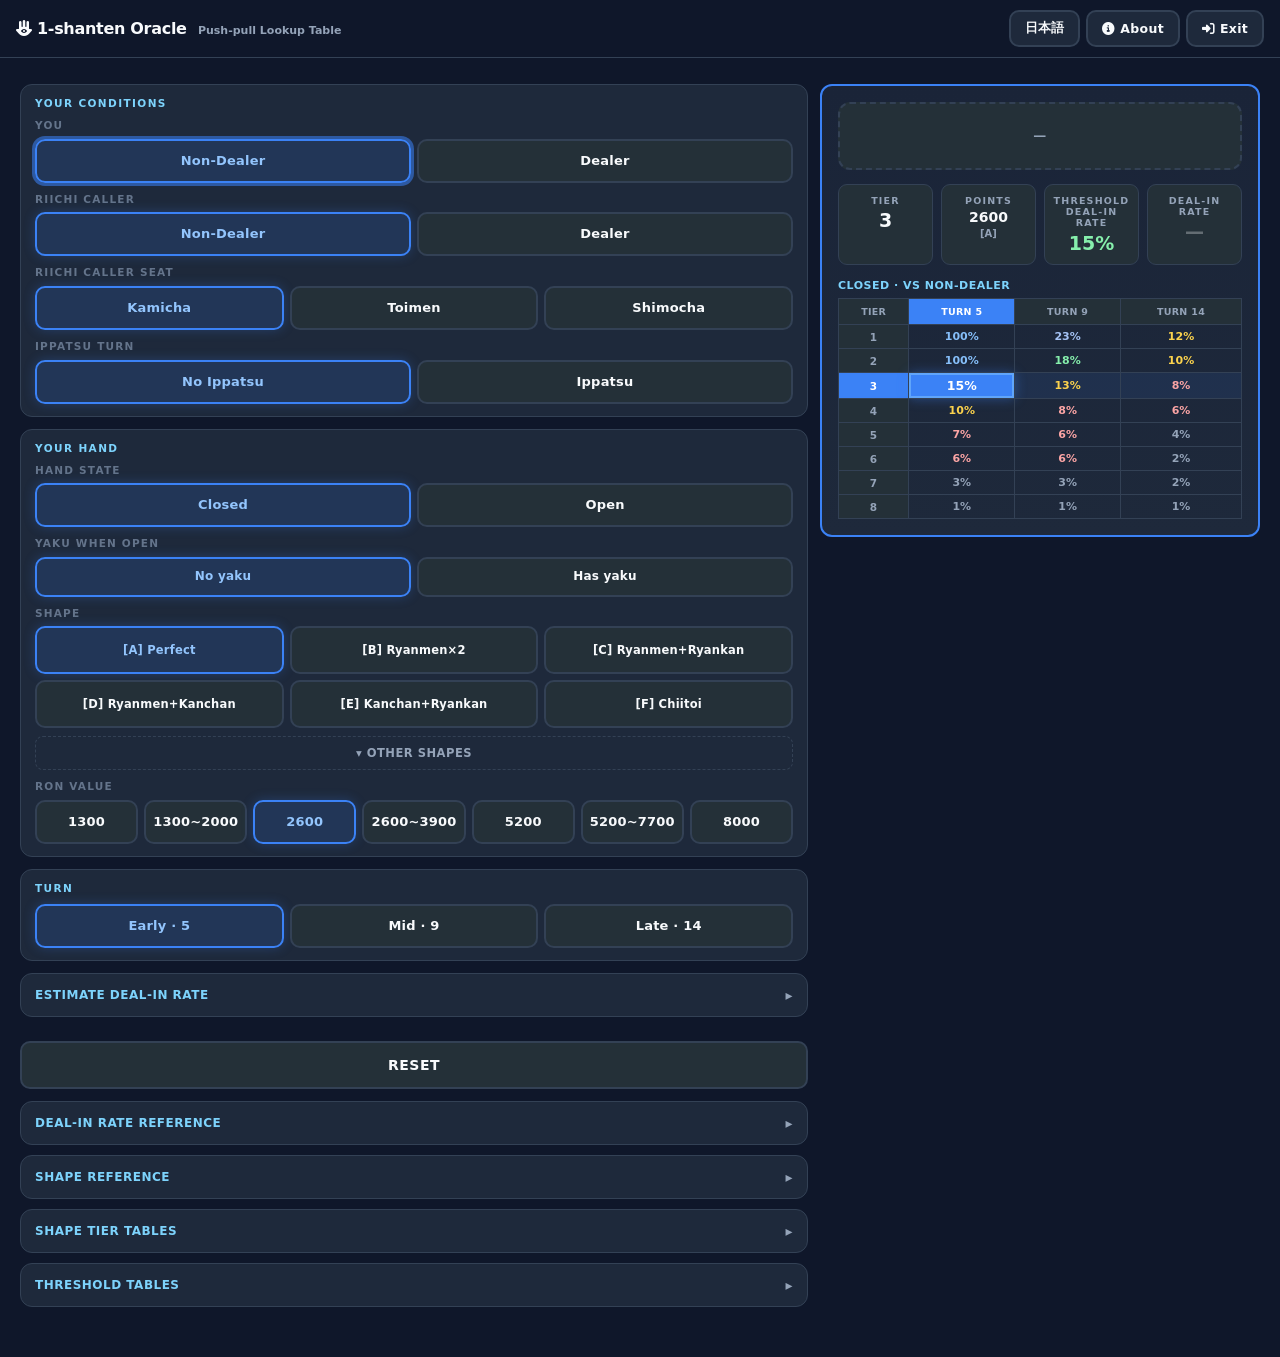
==== commit df1748f1: "Added sound support. changed zen mode. Changed how menzen callable hands work by interpolating 1.5 t" ====
--- a/oracle.html
+++ b/oracle.html
@@ -807,6 +807,30 @@
       white-space: nowrap;
     }
 
+    /* Deal-in reference table: swap between full (desktop) and split (mobile) */
+    .deal-in-split {
+      display: none;
+    }
+
+    @media (max-width: 480px) {
+      .deal-in-full {
+        display: none;
+      }
+
+      .deal-in-split {
+        display: block;
+      }
+
+      .deal-in-split .deal-in-table+.deal-in-table {
+        margin-top: 12px;
+      }
+
+      .deal-in-table th,
+      .deal-in-table td {
+        padding: 6px 4px;
+      }
+    }
+
     .thresh-ref-table {
       width: 100%;
       border-collapse: collapse;
@@ -881,36 +905,77 @@
       font-style: italic;
     }
 
+    /* Shape Tier table — reduce min-width on mobile so the F column fits */
+    @media (max-width: 480px) {
+      .thresh-ref-table.flipped td {
+        min-width: 34px;
+        padding: 4px 1px;
+        font-size: 9.5px;
+      }
+
+      .thresh-ref-table.flipped th {
+        padding: 3px 1px;
+        font-size: 8px;
+        letter-spacing: 0;
+      }
+
+      .shape-legend {
+        font-size: 9px;
+        gap: 3px 8px;
+      }
+    }
+
+    @media (max-width: 360px) {
+      .thresh-ref-table.flipped td {
+        min-width: 28px;
+        padding: 3px 1px;
+        font-size: 9px;
+      }
+
+      .thresh-ref-table.flipped th {
+        padding: 2px 1px;
+        font-size: 7.5px;
+      }
+
+      #scoreRow .btn {
+       font-size:10px; 
+      }
+
+      #shapeRow .btn {
+        font-size: 10px;
+      }
+    }
+
     /* =========================================================
    NARROW NAVBAR (≤ 530px)
    - Hide the inline subtitle so the title never truncates
    - Slightly tighten buttons / padding to buy more room
    ========================================================= */
-@media (max-width: 530px) {
-  .topbar-inner {
-    padding: 8px 10px;
-    gap: 6px;
-  }
-
-  .app-title {
-    font-size: 13px;
-    letter-spacing: -.2px;
-  }
-
-  .app-sub-title {
-    display: none;
-  }
-
-  .topbar-actions {
-    gap: 4px;
-  }
-
-  .lang-btn {
-    padding: 7px 9px;
-    font-size: 11px;
-    border-width: 2px;
-  }
-}
+    @media (max-width: 530px) {
+      .topbar-inner {
+        padding: 8px 10px;
+        gap: 6px;
+      }
+
+      .app-title {
+        font-size: 13px;
+        letter-spacing: -.2px;
+      }
+
+      .app-sub-title {
+        display: none;
+      }
+
+      .topbar-actions {
+        gap: 4px;
+      }
+
+      .lang-btn {
+        padding: 7px 9px;
+        font-size: 11px;
+        border-width: 2px;
+      }
+    }
 
     @media (min-width:720px) {
       .topbar-inner {
@@ -964,7 +1029,20 @@
       #scoreRow .btn {
         font-size: 13px;
       }
-    }
+
+      
+    }
+
+    /* Match index.html: compact modal padding on mobile only */
+@media (max-width: 980px) {
+  .modal-overlay {
+    padding: 12px;
+  }
+  .modal-content {
+    padding: 16px 16px;
+    max-height: 90vh;
+  }
+}
 
     /* =========================================================
        DESKTOP TWO-COLUMN LAYOUT (≥1024px)
@@ -979,17 +1057,17 @@
         padding: 84px 20px 40px;
       }
 
-      .app-grid {
+            .app-grid {
         display: grid;
         grid-template-columns: minmax(0, 1fr) minmax(380px, 440px);
         grid-template-areas:
-          "conds    results"
-          "hand     results"
-          "turn     results"
-          "dealin   results"
-          "newtile  results"
-          "reset    results"
-          "appendix results";
+          "conds    rightcol"
+          "hand     rightcol"
+          "turn     rightcol"
+          "dealin   rightcol"
+          "newtile  rightcol"
+          "reset    rightcol"
+          "appendix rightcol";
         gap: 12px;
         align-items: start;
       }
@@ -1026,13 +1104,32 @@
         grid-area: appendix;
       }
 
-      #resultSection {
-        grid-area: results;
+            .hamsa-section {
+        grid-area: hamsa;
+      }
+
+            .results-column {
+        grid-area: rightcol;
         align-self: start;
         position: sticky;
         top: 84px;
         max-height: calc(100vh - 100px);
         overflow-y: auto;
+        display: flex;
+        flex-direction: column;
+        gap: 12px;
+      }
+
+      .results-column > * {
+        margin: 0;
+      }
+
+      /* The wrapper handles stickiness now; the section flows normally inside */
+      #resultSection {
+        position: static;
+        max-height: none;
+        overflow-y: visible;
+        align-self: auto;
       }
     }
 
@@ -1177,6 +1274,134 @@
     .btn.shape-disabled {
       opacity: .35;
       cursor: not-allowed;
+    }
+
+         /* =========================================================
+       hamsa — levitating hamsa
+       ========================================================= */
+    .hamsa-section {
+      display: flex;
+      justify-content: center;
+      align-items: center;
+      background: transparent;
+      user-select: none;
+      -webkit-user-select: none;
+    }
+
+    .hamsa-container {
+      display: flex;
+      flex-direction: column;
+      align-items: center;
+      justify-content: center;
+      padding: 15px 26px;
+      cursor: pointer;
+      user-select: none;
+      -webkit-user-select: none;
+      touch-action: manipulation;
+      -webkit-tap-highlight-color: transparent;
+    }
+
+    .hamsa {
+      color: #f8f8f8fe;
+      font-size: 90px;
+      line-height: 1;
+      display: inline-block;
+      transform-origin: center center;
+      will-change: transform;
+      margin-top: 10px;
+    }
+
+    .hamsa i {
+      display: block;
+      pointer-events: none;
+      -webkit-user-drag: none;
+      user-select: none;
+      transform-origin: center bottom;
+    }
+
+    .hamsa-shadow {
+      width: 90px;
+      height: 14px;
+      margin-top: 16px;
+      background: radial-gradient(ellipse at center,
+        rgba(0, 0, 0, 0.744) 0%,
+        rgba(0, 0, 0, 0.281) 45%,
+        rgba(0, 0, 0, 0) 75%);
+      border-radius: 50%;
+      pointer-events: none;
+      will-change: transform, opacity;
+    }
+
+    .hamsa-container.bounce .hamsa {
+      animation: hamsaLevitate 6s ease-in-out 1;
+    }
+
+    .hamsa-container.bounce .hamsa i {
+      animation: hamsaSquish 0.4s ease-out;
+    }
+
+    .hamsa-container.bounce .hamsa-shadow {
+      animation: hamsaShadow 6s ease-in-out 1;
+    }
+
+    @keyframes hamsaLevitate {
+      0%    { transform: translateY(0); }        /* start */
+      12.5% { transform: translateY(-24px); }    /* bounce 1 — full height */
+      25%   { transform: translateY(0); }        /* land */
+      37.5% { transform: translateY(-12px); }    /* bounce 2 — half */
+      50%   { transform: translateY(0); }        /* land */
+      62.5% { transform: translateY(-6px); }     /* bounce 3 — half again */
+      75%   { transform: translateY(0); }        /* land */
+      87.5% { transform: translateY(-3px); }     /* bounce 4 — half again */
+      100%  { transform: translateY(0); }        /* settle */
+    }
+
+    @keyframes hamsaSquish {
+      0%   { transform: scaleY(1)    scaleX(1); }
+      20%  { transform: scaleY(0.78) scaleX(1.16); }
+      50%  { transform: scaleY(1.12) scaleX(0.90); }
+      75%  { transform: scaleY(0.96) scaleX(1.03); }
+      100% { transform: scaleY(1)    scaleX(1); }
+    }
+
+        @keyframes hamsaShadow {
+      0%    { transform: scale(1);     opacity: 0.65; }   /* grounded */
+      12.5% { transform: scale(0.70);  opacity: 0.30; }   /* icon at -24px */
+      25%   { transform: scale(1);     opacity: 0.65; }   /* grounded */
+      37.5% { transform: scale(0.85);  opacity: 0.48; }   /* icon at -12px */
+      50%   { transform: scale(1);     opacity: 0.65; }   /* grounded */
+      62.5% { transform: scale(0.925); opacity: 0.56; }   /* icon at -6px */
+      75%   { transform: scale(1);     opacity: 0.65; }   /* grounded */
+      87.5% { transform: scale(0.96);  opacity: 0.62; }   /* icon at -3px */
+      100%  { transform: scale(1);     opacity: 0.65; }   /* grounded */
+    }
+
+    @media (max-width: 700px) {
+      .hamsa {
+        font-size: 90px;
+      }
+      .hamsa-shadow {
+        width: 90px;
+        margin-top: 6px;
+      }
+    }
+
+     /* Mobile / tablet: hamsa moves to the bottom of the stack */
+    @media (max-width: 1023px) {
+      .app-grid {
+        display: flex;
+        flex-direction: column;
+      }
+
+      /* Wrapper is transparent to layout — its children act as direct
+         flex items of .app-grid, so we can reorder them independently */
+      .results-column {
+        display: contents;
+      }
+
+      .hamsa-section {
+        order: 100;   /* lands after appendix */
+      }
     }
   </style>
 </head>
@@ -1267,8 +1492,8 @@
             <button class="btn" data-shape="BadHeadless" data-i18n="shape.o1">[C−] Bad Headless</button>
             <button class="btn" data-shape="MediocreHeadless" data-i18n="shape.o2">[C+] Mediocre Headless</button>
             <button class="btn" data-shape="BadKuttsuki" data-i18n="shape.o3">[C] Bad Kuttsuki</button>
-            <button class="btn" data-shape="StandardHeadless" data-i18n="shape.o4">[A−] Std Headless</button>
-            <button class="btn" data-shape="StandardKuttsuki" data-i18n="shape.o5">[A] Std Kuttsuki</button>
+            <button class="btn" data-shape="StandardHeadless" data-i18n="shape.o4">[A−] Standard Headless</button>
+            <button class="btn" data-shape="StandardKuttsuki" data-i18n="shape.o5">[A] Standard Kuttsuki</button>
             <button class="btn" data-shape="GoodHeadless1" data-i18n="shape.o6">[S] Good Conjoined Headless</button>
             <button class="btn" data-shape="GoodHeadless2" data-i18n="shape.o7">[S] Ankou Headless</button>
             <button class="btn" data-shape="GoodKuttsuki" data-i18n="shape.o8">[S+] Good Kuttsuki</button>
@@ -1301,7 +1526,7 @@
               <button class="btn" data-cat="Double musuji 4/5/6" data-i18n="cat.double">Double Musuji 4/5/6</button>
               <button class="btn" data-cat="Musuji 3/7" data-i18n="cat.m37">Musuji 3/7</button>
               <button class="btn" data-cat="Musuji 2/8" data-i18n="cat.m28">Musuji 2/8</button>
-              <button class="btn" data-cat="Katamusuji 4/5/6" data-i18n="cat.km">Katamusuji 4/5/6</button>
+              <button class="btn" data-cat="Kata-musuji 4/5/6" data-i18n="cat.km">Kata-musuji 4/5/6</button>
               <button class="btn" data-cat="Musuji 1/9" data-i18n="cat.m19">Musuji 1/9</button>
               <button class="btn" data-cat="Suji 3/7" data-i18n="cat.s37">Suji 3/7</button>
               <button class="btn" data-cat="Suji 2/8" data-i18n="cat.s28">Suji 2/8</button>
@@ -1331,31 +1556,32 @@
           </div>
         </div>
       </details>
-
+    <div class="results-column">
       <section class="section result-section" id="resultSection"></section>
-
-      <button class="btn-next-tile hidden" id="nextTileBtn">↻ <span data-i18n="action.newTile">New Tile</span></button>
-
-      <button class="btn-reset" id="resetBtn" data-i18n="action.reset">Reset</button>
-
-      <div class="appendix">
-        <details>
-          <summary data-i18n="ref.dealin">Deal-in Rate Reference</summary>
-          <div class="ref-body" id="dealinRef"></div>
-        </details>
-        <details>
-          <summary data-i18n="ref.shapes">Shape Reference</summary>
-          <div class="ref-body" id="shapeRef"></div>
-        </details>
-        <details>
-          <summary data-i18n="ref.shapeTier">Shape Tier Tables</summary>
-          <div class="ref-body" id="shapeTierRef"></div>
-        </details>
-        <details>
-          <summary data-i18n="ref.threshold">Threshold Tables</summary>
-          <div class="ref-body" id="threshRef"></div>
-        </details>
-      </div>
+      
+    </div>
+    <button class="btn-next-tile hidden" id="nextTileBtn">↻ <span data-i18n="action.newTile">New Tile</span></button>
+
+    <button class="btn-reset" id="resetBtn" data-i18n="action.reset">Reset</button>
+
+    <div class="appendix">
+      <details>
+        <summary data-i18n="ref.dealin">Deal-in Rate Reference</summary>
+        <div class="ref-body" id="dealinRef"></div>
+      </details>
+      <details>
+        <summary data-i18n="ref.shapes">Shape Reference</summary>
+        <div class="ref-body" id="shapeRef"></div>
+      </details>
+      <details>
+        <summary data-i18n="ref.shapeTier">Shape Tier Tables</summary>
+        <div class="ref-body" id="shapeTierRef"></div>
+      </details>
+      <details>
+        <summary data-i18n="ref.threshold">Threshold Tables</summary>
+        <div class="ref-body" id="threshRef"></div>
+      </details>
+    </div>
 
     </main>
 
@@ -1372,10 +1598,19 @@
           <div class="modal-prose" data-i18n="about.p2">…</div>
           <h3 data-i18n="about.sources">Sources and Methodology</h3>
           <p data-i18n="about.p4">…</p>
+          <hr>
           <h3 data-i18n="about.credits">Credits</h3>
           <p data-i18n="about.p3">…</p>
         </div>
-        <img src="birb.png" alt="birb" style="max-width: 75px;">
+        <div class="hamsa-section" id="hamsaSection">
+        <div class="hamsa-container" id="hamsaContainer">
+          <div class="hamsa">
+            <i class="fa-solid fa-hamsa"></i>
+          </div>
+          <div class="hamsa-shadow"></div>
+        </div>
+      </div>
+        <!-- <img src="birb.png" alt="birb" style="max-width: 75px; margin-top: 12px;"> -->
       </div>
     </div>
   </div>
@@ -1478,7 +1713,7 @@
       "Double musuji 4/5/6": { 0: 0.06, 1: 0.06, 2: 0.07, 3: 0.08, 4: 0.09, 5: 0.10, 6: 0.12, 7: 0.13, 8: 0.14, 9: 0.16, 10: 0.18, 11: 0.20, 12: 0.22, 13: 0.26 },
       "Musuji 3/7": { 0: 0.06, 1: 0.06, 2: 0.06, 3: 0.070, 4: 0.08, 5: 0.08, 6: 0.09, 7: 0.09, 8: 0.10, 9: 0.11, 10: 0.13, 11: 0.14, 12: 0.16, 13: 0.19, 14: 0.23 },
       "Musuji 2/8": { 0: 0.05, 1: 0.05, 2: 0.05, 3: 0.06, 4: 0.07, 5: 0.07, 6: 0.08, 7: 0.09, 8: 0.09, 9: 0.10, 10: 0.12, 11: 0.13, 12: 0.15, 13: 0.18, 14: 0.22 },
-      "Katamusuji 4/5/6": { 0: 0.03, 1: 0.03, 2: 0.04, 3: 0.05, 4: 0.05, 5: 0.06, 6: 0.07, 7: 0.07, 8: 0.08, 9: 0.09, 10: 0.10, 11: 0.12, 12: 0.14, 13: 0.15 },
+      "Kata-musuji 4/5/6": { 0: 0.03, 1: 0.03, 2: 0.04, 3: 0.05, 4: 0.05, 5: 0.06, 6: 0.07, 7: 0.07, 8: 0.08, 9: 0.09, 10: 0.10, 11: 0.12, 12: 0.14, 13: 0.15 },
       "Musuji 1/9": { 0: 0.03, 1: 0.03, 2: 0.04, 3: 0.05, 4: 0.06, 5: 0.06, 6: 0.07, 7: 0.07, 8: 0.08, 9: 0.09, 10: 0.10, 11: 0.12, 12: 0.14, 13: 0.15 },
       "Suji 3/7": { 0: 0.06, 1: 0.06, 2: 0.05, 3: 0.05, 4: 0.05, 5: 0.05, 6: 0.05, 7: 0.05, 8: 0.06, 9: 0.06, 10: 0.06, 11: 0.07, 12: 0.08, 13: 0.09 },
       "Suji 2/8": { 0: 0.04, 1: 0.04, 2: 0.04, 3: 0.04, 4: 0.04, 5: 0.04, 6: 0.04, 7: 0.04, 8: 0.04, 9: 0.04, 10: 0.05, 11: 0.05, 12: 0.06, 13: 0.07 },
@@ -1620,7 +1855,7 @@
         'label.category': 'Tile Category',
         'label.pickCat': 'Pick a category to compute the deal-in verdict.',
         'cat.double': 'Double Musuji 4/5/6', 'cat.m37': 'Musuji 3/7', 'cat.m28': 'Musuji 2/8',
-        'cat.km': 'Katamusuji 4/5/6', 'cat.m19': 'Musuji 1/9',
+        'cat.km': 'Kata-musuji 4/5/6', 'cat.m19': 'Musuji 1/9',
         'cat.s37': 'Suji 3/7', 'cat.s28': 'Suji 2/8', 'cat.s19': 'Suji 1/9',
         'cat.naka': 'Naka-suji 4/5/6',
         'catdesc.double': '4, 5, or 6 — double non-suji',
@@ -1659,7 +1894,7 @@
         'result.ippatsuAsDealerNote': 'Ippatsu: non-dealer riichi (as dealer) — hand treated 1 tier weaker',
         'result.pinfuNote': 'Pinfu value or Tenpane (50 fu) — threshold is averaged between the two adjacent tiers',
         'result.tenpaneNote': 'Assumed tenpane (40 fu) — threshold weighted slightly toward the higher tier',
-        'result.callableNote': 'Closed hand with yaku when opened — evaluated on the open-hand chart, one tier better',
+        'result.callableNote': 'Closed hand with yaku when opened — evaluated on the open-hand chart, 1.5 tiers better (average of 1 and 2 tiers up)',
         'label.hand': 'Your Hand', 'label.shape': 'Shape',
         'label.score': 'Ron value',
         'shapeA': '[A] Perfect', 'shapeB': '[B] Ryanmen×2', 'shapeC': '[C] Ryanmen+Ryankan',
@@ -1667,7 +1902,7 @@
         'shape.other': 'Other Shapes',
         'shape.o1': '[C−] Bad Headless', 'shape.o2': '[C+] Mediocre Headless',
         'shape.o3': '[C] Bad Kuttsuki',
-        'shape.o4': '[A−] Std Headless', 'shape.o5': '[A] Std Kuttsuki',
+        'shape.o4': '[A−] Standard Headless', 'shape.o5': '[A] Standard Kuttsuki',
         'shape.o6': '[S] Good Conjoined Headless', 'shape.o7': '[S] Ankou Headless',
         'shape.o8': '[S+] Good Kuttsuki',
         'action.reset': 'Reset',
@@ -1722,13 +1957,14 @@
         'lang': '日本語',
         'about.title': 'About',
         'about.overview': 'Overview',
-        'about.p1': 'A portable reference tool for push-pull decisions in 1-shanten situations. Set your conditions, hand shape, ron value, and turn to look up the <b>threshold deal-in rate</b> for your hand. This threshold represents the maximum estimated deal-in rate at which pushing is considered worthwhile. Optionally, expand <b>Estimate Deal-in Rate</b> to select a tile category, apply deal-in modifiers, and enter the number of passed suji to obtain a PUSH/PULL verdict. <b>The tool is primarily intended for push-pull decisions in flat point standing.<b>',
-        'about.howToUse': 'How to Use',
-        'about.p2': 'Work from top to bottom: set your conditions, hand shape, ron value, and turn to view the corresponding threshold table. To get a more specific PUSH/PULL verdict, expand <i>Estimate Deal-in Rate</i> and enter the tile category, applicable modifiers, and number of passed suji. Tap a turn column header to switch between turns.<h4>How the Tables Work</h4>The app first uses the <b>Shape Tier Table</b> to determine the tier corresponding to your hand shape and ron value. The assigned tier depends on whether you are the dealer or non-dealer, whether your hand is closed or open, and, for open hands, whether Kamicha has declared riichi. Each shape is assigned tiers according to its relative value: [A] Perfect generally receives the most favorable tiers, followed by shapes [B] through [F]. The tier also depends on the hand\'s ron value; for example, a 4-han [A] menzen hand is assigned Tier 1, while a 4-han menzen [B] Ryanmen×2 hand is assigned Tier 2, equivalent to a 3-han [A] Perfect hand.<h4>Additional Details</h4>The following rules explain some of the adjustments applied in less straightforward cases, and may also be useful if you want to consult the tables manually:<ul><li><b>Open hands against a Kamicha riichi:</b> A separate table is used when Kamicha has declared riichi, accounting for the increased opportunity to call chii from their discards.</li><li><b>Closed hands with an available yaku when opened:</b> If a closed hand has a valid yaku when opened, it is evaluated using the open-hand table. Its value is classified according to its open-hand ron value, then moved up one tier to reflect the more favorable push conditions.</li><li><b>Non-standard 1-shanten shapes:</b> The Kuttsuki and Headless shapes classified as [S] tier use [A] Perfect as their base tier, adjusted upward by one tier.</li><li><b>Intermediate hand values (pinfu / 50 fu):</b> Hands capable of scoring pinfu are shown with range values (e.g., 1300~2000), and closed hands at 50 fu are handled the same way. In both cases the threshold is calculated as the average of the two adjacent tiers. A warning appears in the result panel when this applies.</li><li><b>Intermediate hand values (tenpane):</b> Open hands at 40+ fu (テンパネ) are shown with their corresponding 40-fu point values (e.g., 1300, 2600, 5200). Their threshold is interpolated between the base and one-tier-better thresholds, with slightly less than 50% weight toward the higher tier. A warning appears in the result panel when this applies.</li><li><b>Ippatsu turn (一発巡):</b> The turn immediately following a riichi declaration, during which the opponent can score an additional ippatsu han. When the ippatsu option is enabled:<ul><li><b>Non-dealer riichi, non-dealer player:</b> The <b>VS Dealer</b> threshold chart is used at the same tier, reflecting the increased scoring threat.</li><li><b>Non-dealer riichi, dealer player:</b> The <b>As Dealer</b> threshold chart is used, with the hand treated as one tier weaker.</li><li><b>Dealer riichi (non-dealer player):</b> The <b>VS Dealer</b> threshold chart is used, with the hand treated as two tiers weaker.</li></ul></li></ul>',
+        'about.p1': 'A portable reference tool for push/pull decisions with 1-shanten hands. Set your conditions, hand shape, ron value, and turn to look up the <b>threshold deal-in rate</b> for your hand. This threshold represents the maximum estimated deal-in rate at which pushing is considered worthwhile. You can also expand <b>Estimate Deal-in Rate</b> to select a tile category, apply deal-in modifiers, and enter the number of passed suji to get a PUSH/PULL recommendation. The tool is primarily intended for push/pull decisions in flat point standings.',
+        'about.howToUse': 'How the System Works',
+        'about.p2': 'The reference system uses two tables to establish a baseline for push/pull decisions.<h4>1. Determine the hand tier</h4>The <b>Shape Tier Table</b> assigns a tier according to the hand\'s shape and ron value. The appropriate table depends on whether you are the dealer or non-dealer and whether your hand is closed or open. For open hands, the table also depends on whether the player to your left (kamicha) has declared riichi, since this creates more opportunities to call chii and makes pushing slightly more favorable.<br><br>The tier reflects the hand\'s inherent value, including relevant yaku and dora.<h4>2. Find the threshold deal-in rate</h4>The <b>Threshold Table</b> maps the hand tier and the current turn to a threshold deal-in rate (<b>T</b>). This is the reference point for deciding whether pushing is worthwhile. Compare T with the estimated deal-in rate (<b>R</b>) of the tile you are considering discarding: pushing is favored when R is at or below T, while folding is favored when R is above T.<h4>Estimating Intermediate Turns</h4>The Threshold Table provides values for turns 5, 9, and 14. To estimate a threshold for an intermediate turn, you can interpolate between the values for the two nearest listed turns. For example, turn 7 is halfway between turns 5 and 9, so you can use the average of their threshold values. For turns that fall elsewhere between the listed turns, adjust the estimate proportionally to the turn\'s position between them.<h4>Special cases</h4>Some situations require additional adjustments to the hand tier or threshold. These include hands that can be opened while retaining a valid yaku, non-standard 1-shanten shapes, intermediate hand values caused by pinfu or additional fu, and the ippatsu turn. <h4>Additional Details</h4>The following rules explain adjustments applied in less straightforward cases and may also be useful when consulting the tables manually:<ul><li><b>Open hands against a Kamicha riichi:</b> A separate Shape Tier Table is used when Kamicha has declared riichi, accounting for the increased opportunity to call chii from their discards.</li><li><b>Closed hands with a valid yaku when opened:</b> If a closed hand has a valid yaku when opened, it is evaluated using the open-hand table. Its value is classified according to its open-hand ron value, then moved up 1.5 tiers (averaged between one and two tiers up) to reflect the more favorable push conditions.</li><li><b>Non-standard 1-shanten shapes:</b> The Kuttsuki and Headless shapes classified as [S] tier use [A] Perfect as their base tier, adjusted upward by one tier.</li><li><b>Intermediate hand values (pinfu and 50-fu closed hands):</b> Hands capable of scoring pinfu are displayed with a range of possible point values (e.g., 1300–2000). Closed hands at 50 fu are handled in the same way. In both cases, the threshold is calculated as the average of the thresholds for the two adjacent tiers.</li><li><b>Intermediate hand values (40-fu open hands):</b> Open hands at 40 fu are displayed with their corresponding point values (e.g., 1300, 2600, or 5200). Their thresholds are interpolated between the base tier and the next better tier, with just 30% weight toward the higher tier.</li><li><b>Ippatsu turn:</b> When the ippatsu option is enabled, the threshold is adjusted according to your role and the riichi opponent\'s role:<ul><li><b>Non-dealer riichi vs. non-dealer player:</b> The <b>VS Dealer</b> threshold chart is used at the same tier, reflecting the increased scoring threat.</li><li><b>Non-dealer riichi vs. dealer player:</b> The <b>VS Dealer</b> threshold chart is used, with the hand treated as one tier weaker.</li><li><b>Dealer riichi vs. non-dealer player:</b> The <b>As Dealer</b> threshold chart is used, with the hand treated as one tier weaker.</li></ul></li></ul>',
         'about.sources': 'Sources and Methodology',
-        'about.p4': 'The shape-tier and threshold tables are adapted primarily from Unimaru\'s book <i>Unimaru-shiki Winning Mahjong with Theory</i> (『うに丸式 セオリーで勝つ麻雀』), which draws on material from <i>Statistical Mahjong Strategy</i> (『統計学のマージャン戦術』) and <i>New: Scientific Mahjong</i> (『新・科学する麻雀』). <br> <br> The [D] Ryanmen + Kanchan shape was not included in the original data and has been interpolated by me. The original [D] and [E] shape classifications have been renamed [E] and [F], respectively. Other shapes are mapped to their base tiers according to their prefixes. Fu-adjusted thresholds are calculated by averaging the values of adjacent tiers. Deal-in rate estimates are adapted from <i>Statistical Mahjong Strategy</i> by Miinin. I have also made numerous estimates of my own when deciding how to handle certain edge cases. As a result, not every situation may be perfectly calibrated to an optimal push-pull decision. <b>Please treat the results as a reference rather than definitive advice.</b>',
+        'about.p4': 'The hand-shape tiers and threshold values are adapted from Unimaru\'s push/fold framework for 1-shanten hands, detailed in Chapters 22–24 of his book "<i>Unimaru-shiki Winning Mahjong with Theory</i>" 『うに丸式 セオリーで勝つ麻雀』 along with his YouTube videos on this subject. The framework draws on simulation data from "<i>New: Scientific Mahjong</i>"『新・科学する麻雀』  and references "<i>Statistical Mahjong Strategy</i>"『統計学のマージャン戦術』. The app\'s deal-in rate estimates are also adapted from Miinin\'s SMS book.<br><h4>Source-Based Rules and My Own Estimates</h4><ul><li><b>Pinfu interpolation:</b> The method of estimating thresholds between adjacent tiers for pinfu hands follows Unimaru\'s own explanation.</li><li><b>Ippatsu:</b> The adjustment against a non-dealer riichi follows Unimaru\'s explanation. The adjustments against a dealer riichi and in situations where you are the dealer are my own estimates.</li><li><b>Ryanmen + Kanchan:</b> This shape was not included in Unimaru\'s tables because the original dataset from "New: Scientific Mahjong" had no data regarding this shape. Its classification in this app is therefore an estimate.</li><li><b>Tenpane adjustments (40-fu open hands and 50-fu closed hands):</b> For 40-fu open hands, thresholds are interpolated between adjacent tiers, with 70% weight given to the base tier and 30% to the next-better tier. For 50-fu closed hands, the threshold is averaged between adjacent tiers, as with pinfu. Both methods are my own estimates, not derived from the original data.</li></ul><b>Please treat the results as reference guidance, not definitive advice.</b> The model is intended primarily for push/fold decisions in flat point standings and does not account for every factor that may matter in a real game.',
         'about.credits': 'Credits',
-        'about.p3': 'Designed and developed by kakino_tea. X: <a style="color:#738ad0" href="https://x.com/mican8saku" target="_blank" rel="noopener noreferrer">@mican8saku</a>',
+        'about.p3': 'App design and development: kakino_tea<br>X: <a style="color:#738ad0" href="https://x.com/mican8saku" target="_blank" rel="noopener noreferrer">@mican8saku</a>',
+
       },
       ja: {
         'home.link': '<i class="fa-solid fa-right-to-bracket"></i> 戻る',
@@ -1767,10 +2003,10 @@
         'ippatsu.yes': '一発巡',
         'ref.ippatsu': '一発巡',
         'result.ippatsuNdNote': '一発巡：子リーチ — 親相手のボーダー表を適用',
-        'result.ippatsuDealerNote': '一発巡：親リーチ — 手牌を2段階弱く評価',
+        'result.ippatsuDealerNote': '一発巡：親リーチ — 手牌を1段階弱く評価',
         'result.ippatsuAsDealerNote': '一発巡：子リーチ（親として）— 手牌を1段階弱く評価',
         'result.pinfuNote': 'ピンフ または テンパネ（50符）— 隣接する2ティアの中間値で計算',
-        'result.callableNote': '門前・鳴き役あり — 副露表の1段階上で評価',
+        'result.callableNote': '門前・鳴き役あり — 副露表の1.5段階上で評価（1段階上と2段階上の平均）',
         'result.tenpaneNote': 'テンパネ想定（40符）— 上位ティア寄りに若干重み付け',
         'yaku.noyaku': '役なし',
         'yaku.callable': '役あり',
@@ -1843,14 +2079,13 @@
         'lang': 'English',
         'about.title': 'このアプリについて',
         'about.overview': '概要',
-        'about.overview': '概要',
-        'about.p1': '1シャンテン時の押し引き判断に使う早見表です。自分の状況・手牌の形・ロン打点・巡目を設定すると、手牌に対応する<b>ボーダー放銃率</b>を確認できます。これは、押す価値があると判断される放銃率の目安となる上限値です。さらに「放銃率を推定」を開き、牌のカテゴリ・放銃率の補正要素・通ったスジの数を入力すると、『押し』 / 『引き』の判定を確認できます。<b>主に平場での押し引き判断を想定しています。</b>',
-        'about.howToUse': '使い方',
-        'about.p2': '上から順に、自分の状況・手牌の形・ロン打点・巡目を設定してください。条件に応じてボーダー放銃率の表が更新されます。具体的な押し引き判定を確認したい場合は、「放銃率を推定」を開き、牌のカテゴリ・補正要素・通ったスジの数を入力してください。巡目の列ヘッダーをタップすると、表示する巡目を切り替えられます。<h4>表の見方</h4>まず、<b>形のティア表</b>から、手牌の形とロン打点に対応するティアを決定します。使用する表は、親・子の別、門前・副露の別によって異なり、副露手については上家がリーチしているかどうかでも表が分かれます。各形には、形の相対的な価値に応じてティアが設定されています。基本的には[A] Perfectが最も有利なティアに割り当てられ、[B]から[F]にかけて形に応じたティアが設定されています。また、同じ形でもロン打点によってティアは変わります。例えば、[A]の4翻はTier 1、[B]の4翻はTier 2となり、[A]の3翻と同じティアになります。ティアが決まったら、次に<b>ボーダー放銃率表</b>を参照します。この表は縦軸がティア、横軸が巡目（5巡目・9巡目・14巡目）になっています。該当するティアと巡目が交差する値が、その状況でのボーダー放銃率です。<h4>補足事項</h4>以下は、通常の表の選択・参照に加えて、少し特殊なケースで適用される補正ルールです。手作業で表を参照する場合にも参考になります。<ul><li><b>上家がリーチしている場合の副露手：</b>上家がリーチしている場合は、専用の副露手用の表を使用します。上家の捨て牌からチーできる機会が増えることを考慮しています。</li><li><b>鳴けば役がつく門前手：</b>鳴いた状態で役が成立する門前手は、副露手用の表を使用します。副露時のロン打点で分類したうえで、押しやすさを考慮してティアを1段階上げて評価します。</li><li><b>特殊な1シャンテン形：</b>[S]ティアに分類されるくっつき形・ヘッドレス形は、[A] Perfectを基準となるティアとし、そこからティアを1段階上げて評価します。</li><li><b>中間的な打点の扱い（ピンフ／50符）：</b>ピンフが成立する手牌は「1300~2000」のようなレンジ表記となり、50符の手牌も同様に扱われます。いずれの場合も隣接する2つのティアの平均値として評価されます。該当する場合は結果パネルに警告が表示されます。</li><li><b>中間的な打点の扱い（テンパネ）：</b>副露手のテンパネ（40符以上）は、対応する40符の打点（例：1300・2600・5200）として表記され、基本ティアと1段階上のティアの間で補間されます。上位ティア側の比重は50%よりやや低く設定されており、該当する場合は結果パネルに警告が表示されます。</li><li><b>一発巡：</b>リーチ宣言直後の一巡は、相手に一発の1翻が加算される可能性があります。ippatsuオプションを有効にすると、以下の補正が適用されます。<ul><li><b>子のリーチ・自分が子：</b>同じティアのまま<b>親相手（VS Dealer）</b>のボーダー表を使用します。</li><li><b>子のリーチ・自分が親：</b><b>親として（As Dealer）</b>のボーダー表を使用し、手牌を1段階弱く評価します。</li><li><b>親のリーチ（自分が子）：</b><b>親相手（VS Dealer）</b>のボーダー表を使用し、手牌を2段階弱く評価します。</li></ul></li></ul>',
+        'about.p1': '1シャンテン時の押し引き判断に使う早見表です。自分の状況・手牌の形・ロン打点・巡目を設定すると、手牌に対応する<b>ボーダー放銃率</b>を確認できます。これは、押す価値があると判断される放銃率の目安となる上限値です。また、「<b>放銃率を推定</b>」を開き、牌のカテゴリ・放銃率の補正要素・通ったスジの本数を入力すると、「押し」 / 「引き」の判定を確認できます。主に平場での押し引き判断を想定しています。',
+        'about.howToUse': 'システムの仕組み',
+        'about.p2': 'この参照システムでは、押し引き判断の基準を求めるために2つの表を使用します。<h4>1. 手牌のティアを決める</h4><b>形ティア表</b>では、手牌の形と出上がり打点に応じてティアを決定します。使用する表は、自分が親か子か、また門前か副露かによって異なります。副露手の場合は、上家がリーチしているかどうかによっても使用する表が異なります。上家の捨て牌からチーできる機会が増えるため、押しやすさが少し増すことを考慮しています。<br><br>ティアは、手牌の形・役・ドラなどを含めた手牌本来の価値を表します。<h4>2. ボーダー放銃率を確認する</h4><b>ボーダー放銃率表</b>では、手牌のティアと巡目に応じてボーダー放銃率（<b>T</b>）を求めます。これは、押す価値があるかどうかを判断するための基準値です。打牌候補の推定放銃率（<b>R</b>）と比較し、RがT以下なら押し、RがTを上回るなら降りが有利と判断します。両者の値が近い場合は、「微差」と判定されることがあります。<h4>中間の巡目の推定</h4>ボーダー放銃率表には、5巡目・9巡目・14巡目の値が掲載されています。これら以外の巡目のボーダー放銃率を推定する場合は、前後の巡目の値を使って補間できます。例えば、7巡目は5巡目と9巡目のちょうど中間にあたるため、両者のボーダー放銃率の平均値を使用します。それ以外の巡目については、前後の巡目との間隔に応じて比例配分することで、おおよその値を求められます。<h4>特殊なケース</h4>状況によっては、手牌のティアやボーダー放銃率に追加の補正が必要になります。これには、鳴いても有効な役が残る手牌、特殊な1シャンテン形、ピンフや符の増加による中間的な打点、一発巡などが含まれます。<h4>補足事項</h4>以下は、通常とは異なるケースで適用される補正ルールです。手作業で表を参照する場合にも参考になります。<ul><li><b>上家がリーチしている場合の副露手：</b>上家がリーチしている場合は、専用の形ティア表を使用します。上家の捨て牌からチーできる機会が増えることを考慮しています。</li><li><b>鳴いても役が成立する門前手：</b>門前手を鳴いた場合にも有効な役が残るときは、副露手用の表で評価します。副露時の出上がり打点に基づいて分類したうえで、押しやすさを考慮してティアを1.5段階上げます（1段階上と2段階上の中間値）。</li><li><b>特殊な1シャンテン形：</b>[S]ティアに分類されるくっつき形・ヘッドレス形は、[A] 完全形を基準のティアとし、そこからティアを1段階上げて評価します。</li><li><b>中間的な打点（ピンフ・門前50符）：</b>ピンフが成立する手牌は、1300～2000点のように打点を範囲で表示します。門前の50符の手牌も同様に扱います。どちらの場合も、隣接する2つのティアのボーダー放銃率の平均値を使用します。</li><li><b>中間的な打点（副露40符）：</b>副露手の40符は、1300点・2600点・5200点など、対応する40符の打点で表示します。ボーダー放銃率は、基準となるティアと1段階上のティアの間で補間し、上位ティア側の比重を30%とします。</li><li><b>一発巡：</b>一発巡のオプションを有効にすると、自分とリーチ者の立場に応じてボーダー放銃率を補正します。<ul><li><b>子のリーチ vs. 自分も子の場合：</b>打点上昇の脅威を考慮し、同じティアのまま<b>親相手</b>のボーダー放銃率表を使用します。</li><li><b>子のリーチ vs. 自分が親の場合：</b><b>親相手</b>のボーダー放銃率表を使用し、手牌を1ティア弱く評価します。</li><li><b>親のリーチ vs. 自分が子の場合：</b><b>親として</b>のボーダー放銃率表を使用し、手牌を1ティア弱く評価します。</li></ul></li></ul>',
         'about.sources': '参考文献・算出方法',
-        'about.p4': '形のティア表およびボーダー放銃率表は、主にうに丸氏の著書『うに丸式 セオリーで勝つ麻雀』を参考にしています。同書で参考にされている『統計学のマージャン戦術』および『新・科学する麻雀』のデータも基になっています。<br> <br> [D] 両面＋カンチャンの形は元データに含まれていなかったため、独自に補間しています。また、元データの[D]・[E]は、それぞれ[E]・[F]に名称を変更しています。その他の形は、形の名称の接頭辞に応じて基本ティアに割り当てています。符による補正値は、隣接するティアの値を平均して算出しています。放銃率の推定値は、みーにん氏の『統計学のマージャン戦術』を参考にしています。なお、特殊なケースの扱いについては、独自の推定や調整も多く含まれています。そのため、すべての状況で最適な押し引き判断と完全に一致するとは限りません。<b>あくまで判断の参考としてご利用ください。</b>',
+        'about.p4': '手牌の形ティアとボーダー放銃率は、主にうに丸氏の1シャンテン時の押し引き理論を基にしています。この理論は、著書『うに丸式 セオリーで勝つ麻雀』の第22～24章と、このテーマに関するYouTube動画で詳しく解説されています。うに丸氏の理論は、『新・科学する麻雀』のシミュレーションデータを基礎とし、『統計学のマージャン戦術』も参考にしています。アプリで使用している放銃率の推定値も、みーにん氏の『統計学のマージャン戦術』を参考にしています。<br><h4>出典に基づくルールと独自の推定</h4><ul><li><b>ピンフの補間：</b>ピンフが成立する手牌について、隣接するティア間のボーダー放銃率を用いて推定する方法は、うに丸氏自身の解説に基づいています。</li><li><b>一発巡：</b>子のリーチに対する補正は、うに丸氏の解説に基づいています。親のリーチに対する補正、および自分が親の場合の補正は、独自に推定したものです。</li><li><b>両面＋カンチャン：</b>この形は『新・科学する麻雀』の元データに該当するデータがなかったため、うに丸氏の表には含まれていません。そのため、このアプリでは独自に補間して分類しています。</li><li><b>テンパネの補正（副露40符・門前50符）：</b>副露手の40符では、基準となるティアと1段階上のティアの間でボーダー放銃率を補間し、基準となるティアに70%、上位ティアに30%の比重を与えています。門前の50符では、ピンフと同様に隣接する2つのティアのボーダー放銃率の平均値を使用しています。どちらの補正方法も独自の推定であり、元データに裏付けられたものではありません。</li></ul><b>結果はあくまで判断の参考としてご利用ください。絶対的な正解を示すものではありません。</b>このモデルは主に平場での押し引き判断を想定しており、実戦で考慮すべきすべての要素を扱っているわけではありません。',
         'about.credits': 'クレジット',
-        'about.p3': '制作：kakino_tea<br>X：<a style="color:#738ad0" href="https://x.com/mican8saku" target="_blank" rel="noopener noreferrer">@mican8saku</a>',
+        'about.p3': 'アプリの企画・開発：kakino_tea<br>X：<a style="color:#738ad0" href="https://x.com/mican8saku" target="_blank" rel="noopener noreferrer">@mican8saku</a>',
       }
     };
 
@@ -1945,10 +2180,10 @@
           roleKey = 'VS Dealer';
         } else {
           // Non-dealer player, dealer riichi:
-          // VS Dealer chart, treat the hand as 2 tiers weaker.
+          // VS Dealer chart, treat the hand as 1 tier weaker.
           ippatsuCase = 'ndD';
           roleKey = 'VS Dealer';
-          tierAdjust = 2;
+          tierAdjust = 1;
         }
       }
 
@@ -2021,29 +2256,42 @@
         const tier = getShapeTier(cfg.tierMap, cfg.baseShape, han, cfg.shapeOffset) || maxTier;
         cells = [{ tier, visualOpacity: 1, calcWeight: 1 }];
       } else if (cfg.isFuuroHand || cfg.callable) {
-        // Both fuuro and callable share the open-hand chart, open-hand score list,
-        // and fu-based interpolation. Callable gets an extra −1 tier offset.
-        const offset = cfg.callable ? -1 : 0;
-        const rawBaseTier = getShapeTier(cfg.tierMap, cfg.baseShape, han, cfg.shapeOffset);
-        if (rawBaseTier === null) {
-          cells = [{ tier: maxTier, visualOpacity: 1, calcWeight: 1 }];
-        } else {
-          const baseTier = Math.max(1, rawBaseTier + offset);
-          if (fu === 30) {
-            cells = [{ tier: baseTier, visualOpacity: 1, calcWeight: 1 }];
-          } else {
-            const betterTier = Math.max(1, baseTier - 1);
-            if (betterTier === baseTier) {
-              cells = [{ tier: baseTier, visualOpacity: 1, calcWeight: 1 }];
-            } else {
-              cells = [
-                { tier: baseTier, visualOpacity: 0.85, calcWeight: 0.7 },
-                { tier: betterTier, visualOpacity: 0.35, calcWeight: 0.3 }
-              ];
-            }
-          }
-        }
+  // Fuuro hands: open chart with fu-based interpolation (unchanged).
+  // Callable closed hands: open chart with a 1.5-tier shift, i.e. the
+  //   average of "one tier up" and "two tiers up". Fu interpolation does
+  //   not apply to callable, matching index.html's point-value model.
+  const rawBaseTier = getShapeTier(cfg.tierMap, cfg.baseShape, han, cfg.shapeOffset);
+  if (rawBaseTier === null) {
+    cells = [{ tier: maxTier, visualOpacity: 1, calcWeight: 1 }];
+  } else if (cfg.callable) {
+    const upOne = Math.max(1, rawBaseTier - 1);
+    const upTwo = Math.max(1, rawBaseTier - 2);
+    if (upTwo === upOne) {
+      // Clamped — both shifts land on the same tier, so no averaging needed.
+      cells = [{ tier: upOne, visualOpacity: 1, calcWeight: 1 }];
+    } else {
+      cells = [
+        { tier: upOne, visualOpacity: 0.7, calcWeight: 0.5 },
+        { tier: upTwo, visualOpacity: 0.7, calcWeight: 0.5 }
+      ];
+    }
+  } else {
+    // Non-callable fuuro — unchanged behaviour
+    if (fu === 30) {
+      cells = [{ tier: rawBaseTier, visualOpacity: 1, calcWeight: 1 }];
+    } else {
+      const betterTier = Math.max(1, rawBaseTier - 1);
+      if (betterTier === rawBaseTier) {
+        cells = [{ tier: rawBaseTier, visualOpacity: 1, calcWeight: 1 }];
       } else {
+        cells = [
+          { tier: rawBaseTier, visualOpacity: 0.85, calcWeight: 0.7 },
+          { tier: betterTier, visualOpacity: 0.35, calcWeight: 0.3 }
+        ];
+      }
+    }
+  }
+} else {
         const baseTier = getShapeTier(cfg.tierMap, cfg.baseShape, han, cfg.shapeOffset);
         if (baseTier === null) {
           cells = [{ tier: maxTier, visualOpacity: 1, calcWeight: 1 }];
@@ -2122,25 +2370,27 @@
     }
 
     function getVerdictLevel(rate, threshold) {
-      if (threshold >= 1.0) return 'ironPush';
-      if (threshold <= 0.001) return 'ironPull';
-
-      if (rate > threshold) {
-        const gap = rate - threshold;
-        return gap >= 0.10 ? 'ironPull' : 'pull';
-      }
-
-      if (rate === threshold) return 'borderlineFavorsPull';
-
-      const gap = threshold - rate;
-
-      if (gap < 0.005) return 'borderlineFavorsPull';
-      if (gap < 0.015) return 'borderlineEither';
-      if (gap < 0.04) return 'borderlineFavorsPush';
-      if (gap < 0.10) return 'push';
-
-      return 'ironPush';
-    }
+  // Threshold 100% → always push. Threshold 0% → always fold.
+  // These short-circuits must stay: without them, a 0% threshold with a
+  // tiny deal-in rate would fall through to borderlineFavorsPull, whose
+  // q.decision default is PUSH — the wrong answer.
+  if (threshold >= 1.0) return 'push';
+  if (threshold <= 0.001) return 'pull';
+
+  const gap = rate - threshold;   // > 0 → rate above threshold → pull side
+  const absGap = Math.abs(gap);
+
+  // 0–1 %: either answer is acceptable
+  if (absGap <= 0.00 + 1e-9) return 'borderlineEither';
+
+  // 1–3 %: borderline, leaning toward one side
+  if (absGap <= 0.02 + 1e-9) {
+    return gap > 0 ? 'borderlineFavorsPull' : 'borderlineFavorsPush';
+  }
+
+  // 3 %+: regular correct/incorrect
+  return gap > 0 ? 'pull' : 'push';
+}
 
     function thresholdColor(val) {
       if (val >= 0.25) return '#86bffa';
@@ -2535,22 +2785,39 @@
     function renderDealinRef() {
       const wrap = $('dealinRef');
       const cats = Object.keys(DEAL_IN_RATES);
+
+      // Build a single table for a given subset of categories
+      const buildTable = (catList) => {
+        let out = '<table class="deal-in-table"><thead><tr><th>Rate</th>';
+        catList.forEach(c => { out += `<th>${catLabel(c)}</th>`; });
+        out += '</tr></thead><tbody>';
+        RATE_BUCKETS.forEach(b => {
+          out += `<tr><td>${b.label}</td>`;
+          catList.forEach(c => {
+            const tbl = DEAL_IN_RATES[c];
+            const keys = Object.keys(tbl).map(Number).sort((a, b) => a - b);
+            let minSuji = null;
+            for (const k of keys) if (rateToBucket(tbl[k]) === b.label) { minSuji = k; break; }
+            out += `<td>${minSuji !== null ? minSuji : '—'}</td>`;
+          });
+          out += '</tr>';
+        });
+        out += '</tbody></table>';
+        return out;
+      };
+
       let html = `<div class="shape-ref-meta" style="margin-bottom:8px">${t('ref.minSuji')}</div>`;
-      html += '<table class="deal-in-table"><thead><tr><th>Rate</th>';
-      cats.forEach(c => { html += `<th>${catLabel(c)}</th>`; });
-      html += '</tr></thead><tbody>';
-      RATE_BUCKETS.forEach(b => {
-        html += `<tr><td>${b.label}</td>`;
-        cats.forEach(c => {
-          const tbl = DEAL_IN_RATES[c];
-          const keys = Object.keys(tbl).map(Number).sort((a, b) => a - b);
-          let minSuji = null;
-          for (const k of keys) if (rateToBucket(tbl[k]) === b.label) { minSuji = k; break; }
-          html += `<td>${minSuji !== null ? minSuji : '—'}</td>`;
-        });
-        html += '</tr>';
-      });
-      html += '</tbody></table>';
+
+      // Desktop: one full 6-column table
+      html += `<div class="deal-in-full">${buildTable(cats)}</div>`;
+
+      // Mobile: split 3 + 2
+      html += `<div class="deal-in-split">`;
+      html += buildTable(cats.slice(0, 3));
+      html += buildTable(cats.slice(3));
+      html += `</div>`;
+
+      // Modifiers table
       html += `<div class="ref-subtitle" style="margin-top:14px">${t('ref.modifiers')}</div>`;
       html += '<table class="deal-in-table"><thead><tr>';
       html += `<th>${t('ref.modifierName')}</th><th>${t('ref.modifierValue')}</th>`;
@@ -3233,6 +3500,27 @@
       initOracleKeyboardNav();      // ← added in Part 2
     }
 
+        /* =========================================================
+       hamsa — click → squish + levitate for 5 seconds
+       ========================================================= */
+    (function inithamsa() {
+      const container = document.getElementById('hamsaContainer');
+      if (!container) return;
+      let bounceTimer = null;
+      container.addEventListener('click', () => {
+        // Restart animation from frame 0 every click
+        container.classList.remove('bounce');
+        void container.offsetWidth;     // force reflow
+        container.classList.add('bounce');
+        // Clear any pending removal and schedule a fresh one
+        if (bounceTimer) clearTimeout(bounceTimer);
+        bounceTimer = setTimeout(() => {
+          container.classList.remove('bounce');
+          bounceTimer = null;
+        }, 6300);
+      });
+    })();
+
     init();
   </script>
 </body>
